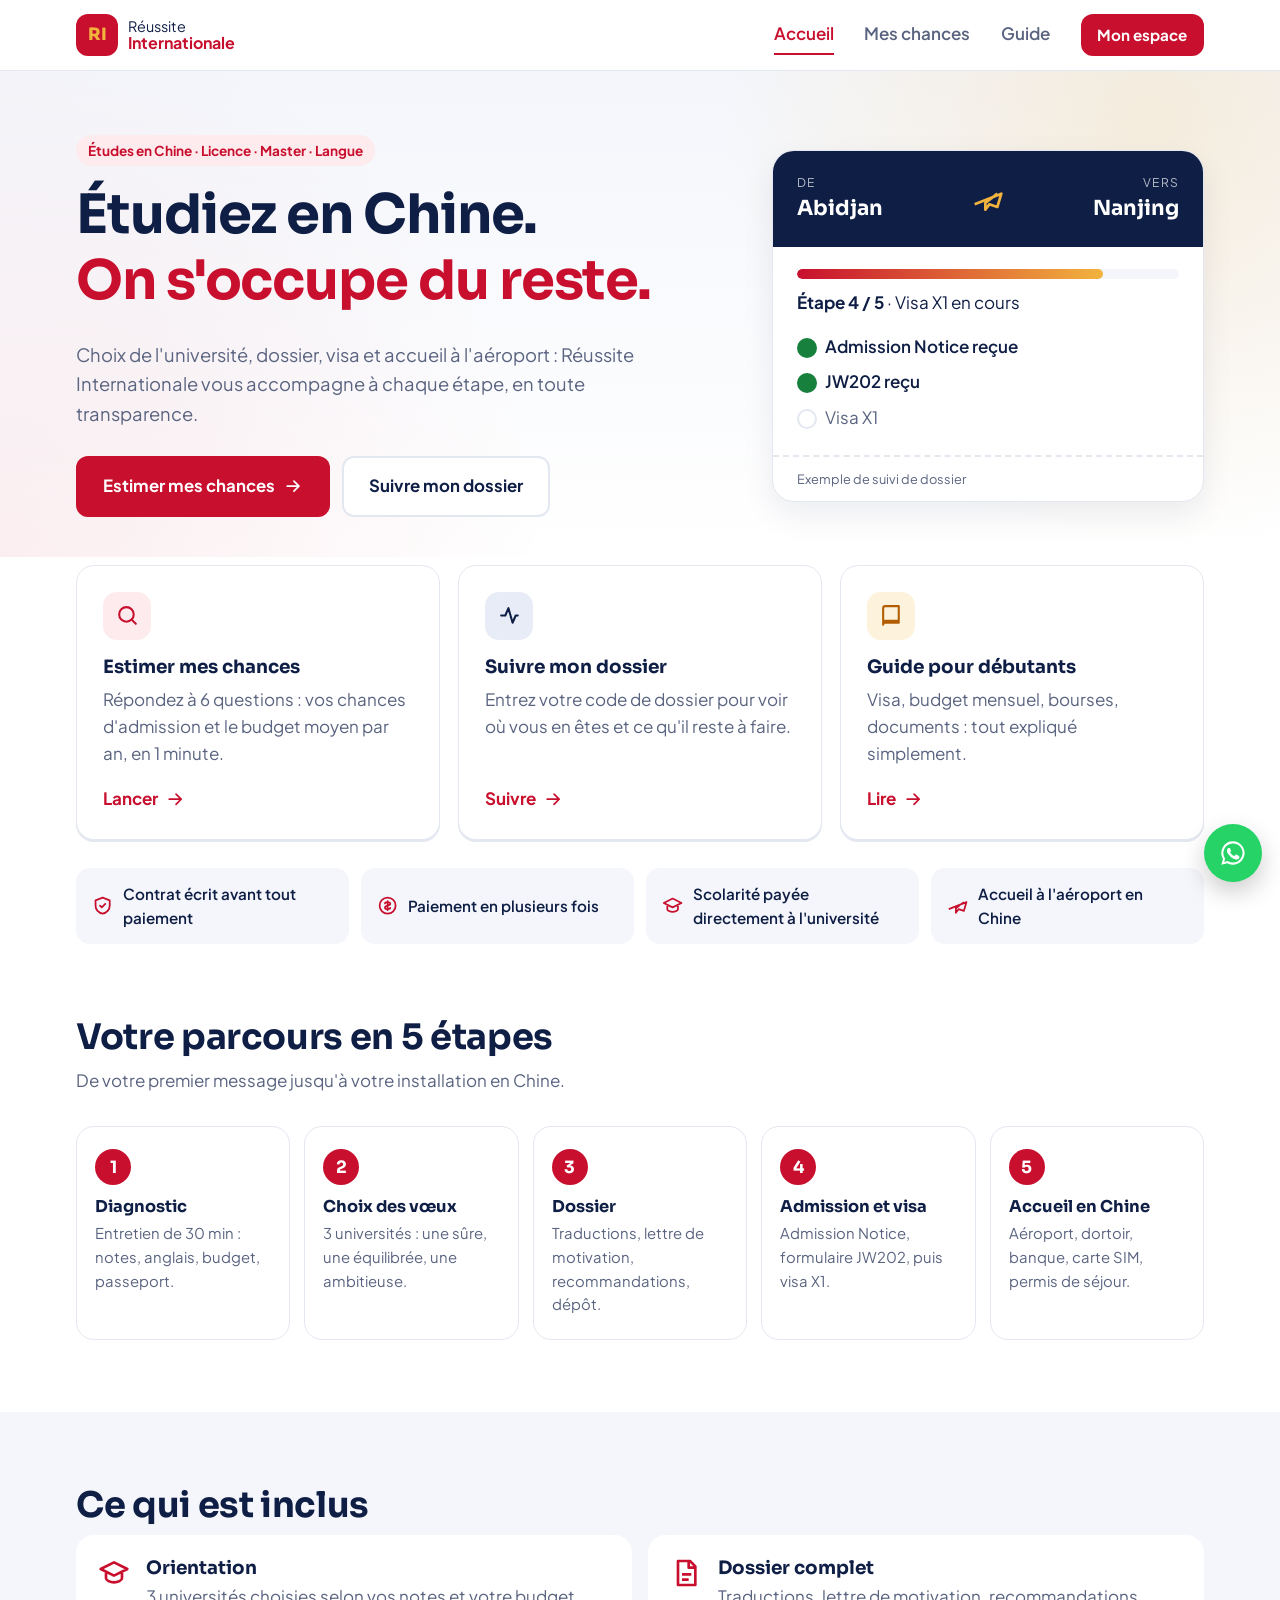
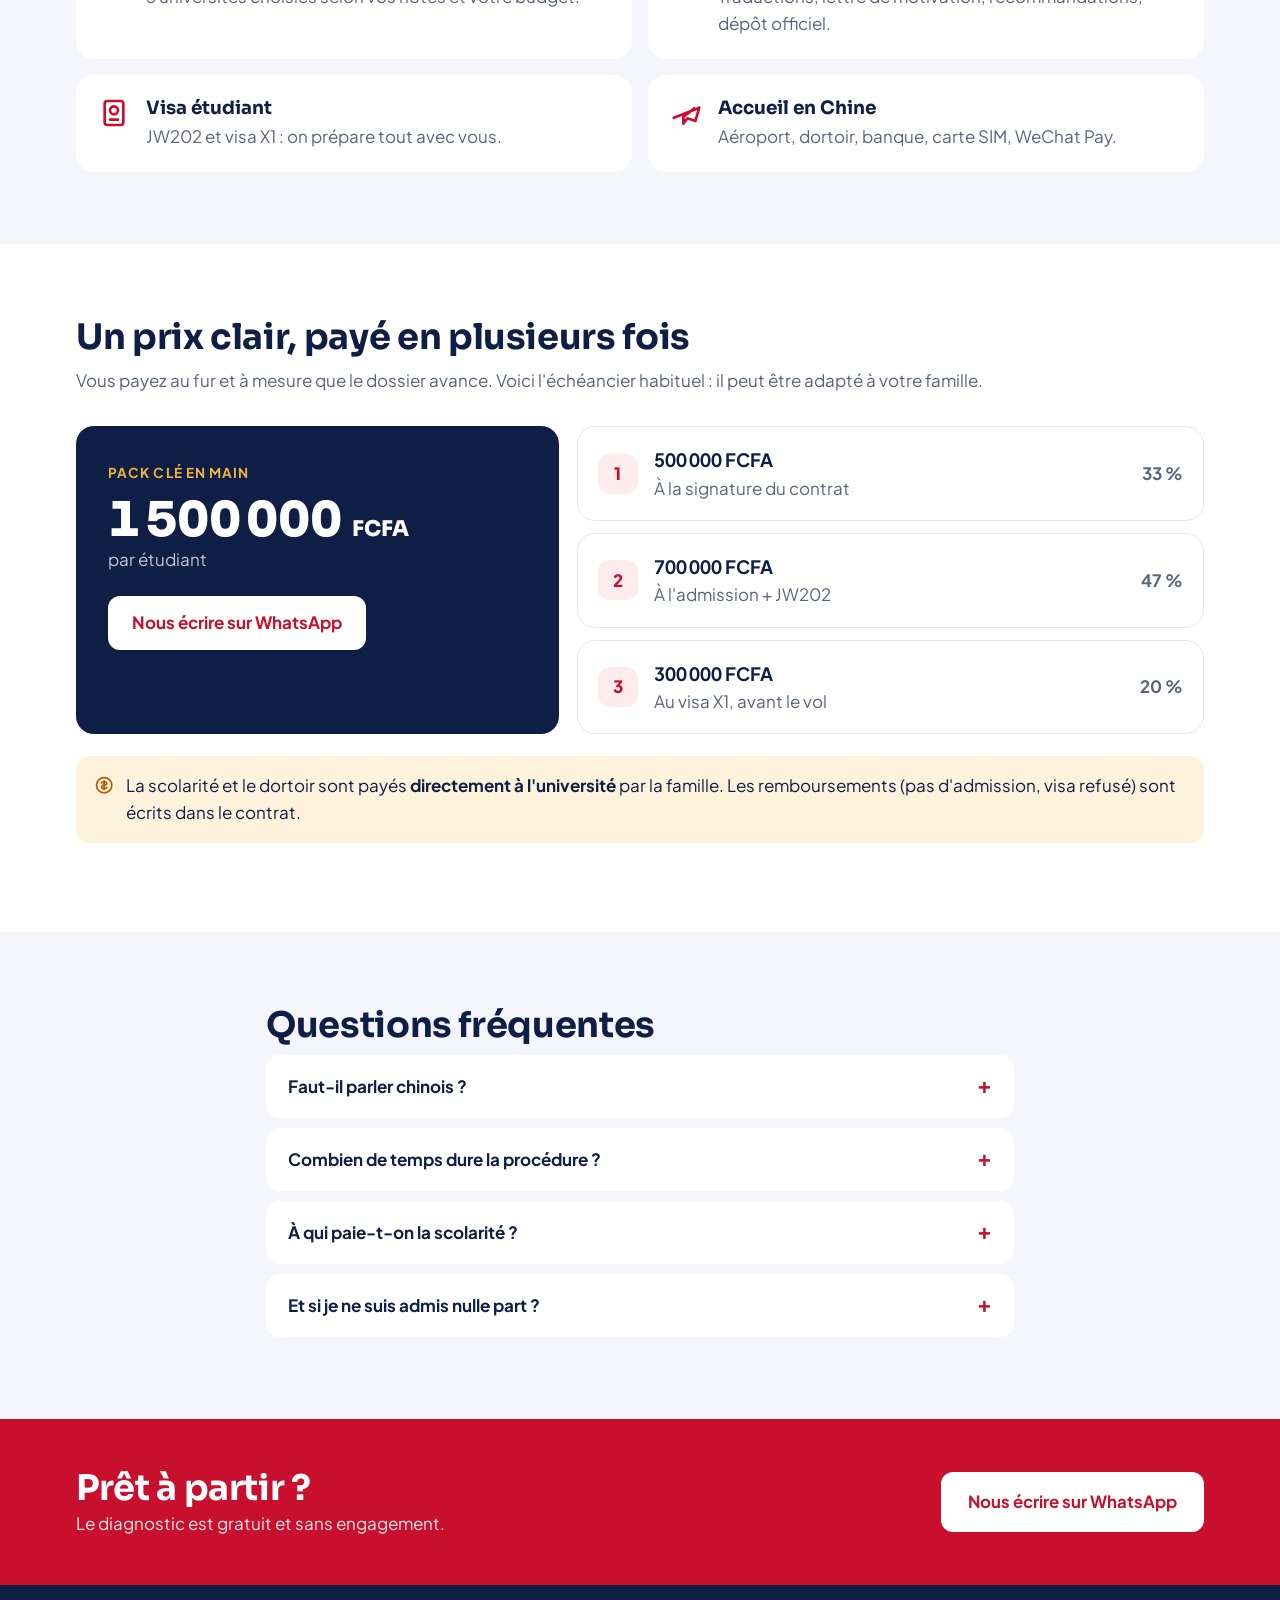
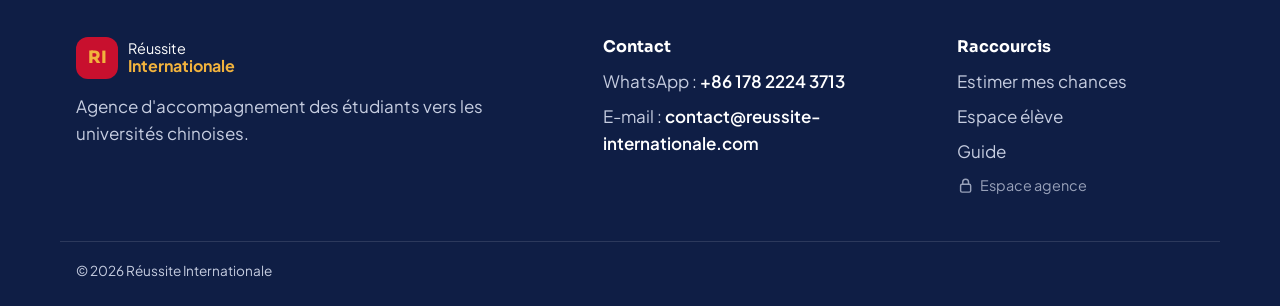
==== reussite-internationale/index.html @ 827100f8 "Espace agence et espace élève branchés sur Supabase - admin.html : connexion par lien e-mail (admini" ====
<!doctype html>
<html lang="fr">
<head>
  <meta charset="utf-8">
  <meta name="viewport" content="width=device-width, initial-scale=1, viewport-fit=cover">
  <title>Réussite Internationale</title>
  <meta name="description" content="Réussite Internationale accompagne les étudiants vers les universités chinoises : estimation de vos chances, suivi de dossier en ligne et guide pour étudier en Chine.">
  <link rel="preconnect" href="https://fonts.googleapis.com">
  <link rel="preconnect" href="https://fonts.gstatic.com" crossorigin>
  <link href="https://fonts.googleapis.com/css2?family=Sora:wght@600;700;800&family=Plus+Jakarta+Sans:wght@400;500;600;700&display=swap" rel="stylesheet">
  <link rel="stylesheet" href="style.css">
</head>
<body>

<!-- Icônes -->
<svg width="0" height="0" style="position:absolute" aria-hidden="true">
  <symbol id="i-search" viewBox="0 0 24 24"><circle cx="11" cy="11" r="7" fill="none" stroke="currentColor" stroke-width="2"/><path d="m20 20-4-4" stroke="currentColor" stroke-width="2" stroke-linecap="round"/></symbol>
  <symbol id="i-track" viewBox="0 0 24 24"><path d="M4 12h4l3-7 4 14 3-7h2" fill="none" stroke="currentColor" stroke-width="2" stroke-linecap="round" stroke-linejoin="round"/></symbol>
  <symbol id="i-book" viewBox="0 0 24 24"><path d="M4 5a2 2 0 0 1 2-2h13v16H6a2 2 0 0 0-2 2V5Z M4 19a2 2 0 0 1 2-2h13" fill="none" stroke="currentColor" stroke-width="2" stroke-linejoin="round"/></symbol>
  <symbol id="i-home" viewBox="0 0 24 24"><path d="M3 11 12 4l9 7v9a1 1 0 0 1-1 1h-5v-6H9v6H4a1 1 0 0 1-1-1v-9Z" fill="none" stroke="currentColor" stroke-width="2" stroke-linejoin="round"/></symbol>
  <symbol id="i-pen" viewBox="0 0 24 24"><path d="M4 20h4L19 9l-4-4L4 16v4Z M13 7l4 4" fill="none" stroke="currentColor" stroke-width="2" stroke-linejoin="round"/></symbol>
  <symbol id="i-cap" viewBox="0 0 24 24"><path d="M2 9l10-5 10 5-10 5L2 9Z M6 11v5c0 1.5 3 3 6 3s6-1.5 6-3v-5" fill="none" stroke="currentColor" stroke-width="2" stroke-linejoin="round"/></symbol>
  <symbol id="i-doc" viewBox="0 0 24 24"><path d="M6 3h9l4 4v14H6V3Z M14 3v5h5 M9 13h7 M9 17h5" fill="none" stroke="currentColor" stroke-width="2" stroke-linejoin="round"/></symbol>
  <symbol id="i-pass" viewBox="0 0 24 24"><rect x="5" y="3" width="14" height="18" rx="2" fill="none" stroke="currentColor" stroke-width="2"/><circle cx="12" cy="10" r="3" fill="none" stroke="currentColor" stroke-width="2"/><path d="M9 17h6" stroke="currentColor" stroke-width="2" stroke-linecap="round"/></symbol>
  <symbol id="i-plane" viewBox="0 0 24 24"><path d="M2 16l20-8-3 10-6-2-3 4v-5l9-7" fill="none" stroke="currentColor" stroke-width="2" stroke-linejoin="round"/></symbol>
  <symbol id="i-coin" viewBox="0 0 24 24"><circle cx="12" cy="12" r="9" fill="none" stroke="currentColor" stroke-width="2"/><path d="M12 7v10 M9 9.5c0-1 1.3-1.5 3-1.5s3 .7 3 2-1.3 1.7-3 2-3 .8-3 2 1.3 2 3 2 3-.5 3-1.5" fill="none" stroke="currentColor" stroke-width="2" stroke-linecap="round"/></symbol>
  <symbol id="i-check" viewBox="0 0 24 24"><path d="m5 12 5 5 9-10" fill="none" stroke="currentColor" stroke-width="2.5" stroke-linecap="round" stroke-linejoin="round"/></symbol>
  <symbol id="i-lock" viewBox="0 0 24 24"><rect x="5" y="10" width="14" height="11" rx="2" fill="none" stroke="currentColor" stroke-width="2"/><path d="M8 10V7a4 4 0 0 1 8 0v3" fill="none" stroke="currentColor" stroke-width="2"/></symbol>
  <symbol id="i-shield" viewBox="0 0 24 24"><path d="M12 3 4 6v6c0 4.5 3.4 8.3 8 9 4.6-.7 8-4.5 8-9V6l-8-3Z" fill="none" stroke="currentColor" stroke-width="2" stroke-linejoin="round"/><path d="m9 12 2 2 4-4" fill="none" stroke="currentColor" stroke-width="2" stroke-linecap="round" stroke-linejoin="round"/></symbol>
  <symbol id="i-user" viewBox="0 0 24 24"><circle cx="12" cy="8" r="4" fill="none" stroke="currentColor" stroke-width="2"/><path d="M4 21c1-4 4.5-6 8-6s7 2 8 6" fill="none" stroke="currentColor" stroke-width="2" stroke-linecap="round"/></symbol>
  <symbol id="i-chat" viewBox="0 0 24 24"><path d="M4 5h16v11H9l-5 4V5Z" fill="none" stroke="currentColor" stroke-width="2" stroke-linejoin="round"/></symbol>
  <symbol id="i-arrow" viewBox="0 0 24 24"><path d="M5 12h14 M13 6l6 6-6 6" fill="none" stroke="currentColor" stroke-width="2" stroke-linecap="round" stroke-linejoin="round"/></symbol>
</svg>

<header class="topbar">
  <div class="wrap topbar-inner">
    <a href="#accueil" class="logo" data-link>
      <span class="logo-mark">RI</span>
      <span class="logo-text">Réussite<br><strong>Internationale</strong></span>
    </a>
    <nav class="nav" aria-label="Navigation principale">
      <a href="#accueil" data-link>Accueil</a>
      <a href="#simulateur" data-link>Mes chances</a>
      <a href="#guide" data-link>Guide</a>
      <a href="#suivi" class="btn btn-sm" data-link>Mon espace</a>
    </nav>
  </div>
</header>

<main>

<!-- ================= ACCUEIL ================= -->
<section class="view" data-view="accueil">
  <div class="hero">
    <div class="wrap hero-inner">
      <div class="hero-text">
        <span class="pill">Études en Chine · Licence · Master · Langue</span>
        <h1>Étudiez en Chine.<br><span class="hl">On s'occupe du reste.</span></h1>
        <p class="lead">Choix de l'université, dossier, visa et accueil à l'aéroport : Réussite Internationale vous accompagne à chaque étape, en toute transparence.</p>
        <div class="hero-actions">
          <a href="#simulateur" class="btn btn-lg" data-link>Estimer mes chances <svg class="ic"><use href="#i-arrow"/></svg></a>
          <a href="#suivi" class="btn btn-lg btn-light" data-link>Suivre mon dossier</a>
        </div>
      </div>
      <div class="hero-visual" aria-hidden="true">
        <div class="boarding">
          <div class="boarding-top">
            <div><small>De</small><b>Abidjan</b></div>
            <svg class="ic ic-lg"><use href="#i-plane"/></svg>
            <div class="right"><small>Vers</small><b>Nanjing</b></div>
          </div>
          <div class="boarding-body">
            <div class="mini-progress"><span style="width:80%"></span></div>
            <p><b>Étape 4 / 5</b> · Visa X1 en cours</p>
            <ul>
              <li class="ok">Admission Notice reçue</li>
              <li class="ok">JW202 reçu</li>
              <li>Visa X1</li>
            </ul>
          </div>
          <div class="boarding-foot">Exemple de suivi de dossier</div>
        </div>
      </div>
    </div>
  </div>

  <div class="wrap quick">
    <a href="#simulateur" class="quick-card" data-link>
      <span class="quick-ic red"><svg class="ic"><use href="#i-search"/></svg></span>
      <h3>Estimer mes chances</h3>
      <p>Répondez à 6 questions : vos chances d'admission et le budget moyen par an, en 1 minute.</p>
      <span class="more">Lancer <svg class="ic"><use href="#i-arrow"/></svg></span>
    </a>
    <a href="#suivi" class="quick-card" data-link>
      <span class="quick-ic navy"><svg class="ic"><use href="#i-track"/></svg></span>
      <h3>Suivre mon dossier</h3>
      <p>Entrez votre code de dossier pour voir où vous en êtes et ce qu'il reste à faire.</p>
      <span class="more">Suivre <svg class="ic"><use href="#i-arrow"/></svg></span>
    </a>
    <a href="#guide" class="quick-card" data-link>
      <span class="quick-ic gold"><svg class="ic"><use href="#i-book"/></svg></span>
      <h3>Guide pour débutants</h3>
      <p>Visa, budget mensuel, bourses, documents : tout expliqué simplement.</p>
      <span class="more">Lire <svg class="ic"><use href="#i-arrow"/></svg></span>
    </a>
  </div>

  <div class="wrap">
    <ul class="trust">
      <li><svg class="ic"><use href="#i-shield"/></svg>Contrat écrit avant tout paiement</li>
      <li><svg class="ic"><use href="#i-coin"/></svg>Paiement en plusieurs fois</li>
      <li><svg class="ic"><use href="#i-cap"/></svg>Scolarité payée directement à l'université</li>
      <li><svg class="ic"><use href="#i-plane"/></svg>Accueil à l'aéroport en Chine</li>
    </ul>
  </div>

  <section class="block">
    <div class="wrap">
      <h2 class="title">Votre parcours en 5 étapes</h2>
      <p class="subtitle">De votre premier message jusqu'à votre installation en Chine.</p>
      <ol class="timeline" id="timeline-accueil"></ol>
    </div>
  </section>

  <section class="block block-soft">
    <div class="wrap">
      <h2 class="title">Ce qui est inclus</h2>
      <div class="features">
        <div class="feature"><svg class="ic"><use href="#i-cap"/></svg><div><h3>Orientation</h3><p>3 universités choisies selon vos notes et votre budget.</p></div></div>
        <div class="feature"><svg class="ic"><use href="#i-doc"/></svg><div><h3>Dossier complet</h3><p>Traductions, lettre de motivation, recommandations, dépôt officiel.</p></div></div>
        <div class="feature"><svg class="ic"><use href="#i-pass"/></svg><div><h3>Visa étudiant</h3><p>JW202 et visa X1 : on prépare tout avec vous.</p></div></div>
        <div class="feature"><svg class="ic"><use href="#i-plane"/></svg><div><h3>Accueil en Chine</h3><p>Aéroport, dortoir, banque, carte SIM, WeChat Pay.</p></div></div>
      </div>
    </div>
  </section>

  <section class="block" id="tarifs">
    <div class="wrap">
      <h2 class="title">Un prix clair, payé en plusieurs fois</h2>
      <p class="subtitle">Vous payez au fur et à mesure que le dossier avance. Voici l'échéancier habituel : il peut être adapté à votre famille.</p>
      <div class="price">
        <div class="price-card">
          <span class="price-label">Pack clé en main</span>
          <p class="price-big"><span id="pack-total"></span> <small>FCFA</small></p>
          <p class="price-muted">par étudiant</p>
          <a class="btn btn-white js-wa" href="#" target="_blank" rel="noopener">Nous écrire sur WhatsApp</a>
        </div>
        <ol class="tranches" id="tranches"></ol>
      </div>
      <p class="info"><svg class="ic"><use href="#i-coin"/></svg><span>La scolarité et le dortoir sont payés <b>directement à l'université</b> par la famille. Les remboursements (pas d'admission, visa refusé) sont écrits dans le contrat.</span></p>
    </div>
  </section>

  <section class="block block-soft">
    <div class="wrap narrow">
      <h2 class="title">Questions fréquentes</h2>
      <div class="faq">
        <details><summary>Faut-il parler chinois ?</summary><p>Non. Beaucoup de formations sont en anglais. Vous pouvez aussi commencer par une année de langue chinoise.</p></details>
        <details><summary>Combien de temps dure la procédure ?</summary><p>En général 1 à 3 mois entre le diagnostic et le visa, selon les universités.</p></details>
        <details><summary>À qui paie-t-on la scolarité ?</summary><p>Directement à l'université. Nous ne touchons jamais aux frais de scolarité ni de dortoir.</p></details>
        <details><summary>Et si je ne suis admis nulle part ?</summary><p>La 2e tranche est remboursée. Si le visa est refusé, la 3e tranche est remboursée.</p></details>
      </div>
    </div>
  </section>

  <section class="cta">
    <div class="wrap cta-inner">
      <div><h2>Prêt à partir ?</h2><p>Le diagnostic est gratuit et sans engagement.</p></div>
      <a class="btn btn-lg btn-white js-wa" href="#" target="_blank" rel="noopener">Nous écrire sur WhatsApp</a>
    </div>
  </section>
</section>

<!-- ================= SIMULATEUR ================= -->
<section class="view" data-view="simulateur" hidden>
  <div class="page-head">
    <div class="wrap">
      <span class="pill">Estimateur</span>
      <h1>Quelles sont mes chances d'étudier en Chine ?</h1>
      <p class="lead">Répondez à 6 questions. Vous obtenez une estimation de vos chances d'admission et du budget moyen à prévoir. Le choix des universités se fait ensuite avec votre conseiller.</p>
    </div>
  </div>

  <div class="wrap sim">
    <form id="sim-form" class="panel sim-form">
      <div class="q">
        <span class="q-label"><b>1</b> Quel niveau visez-vous ?</span>
        <div class="choices" data-name="niveau">
          <button type="button" class="choice active" data-value="Licence">Licence</button>
          <button type="button" class="choice" data-value="Master">Master</button>
          <button type="button" class="choice" data-value="Année de langue">Année de langue</button>
        </div>
      </div>
      <div class="q">
        <span class="q-label"><b>2</b> Quelle formation ?</span>
        <div class="choices" data-name="domaine">
          <button type="button" class="choice active" data-value="Tous">Peu importe</button>
          <button type="button" class="choice" data-value="Médecine">Médecine</button>
          <button type="button" class="choice" data-value="Pharmacie">Pharmacie</button>
          <button type="button" class="choice" data-value="Informatique et génie">Informatique et génie</button>
          <button type="button" class="choice" data-value="Commerce et gestion">Commerce et gestion</button>
          <button type="button" class="choice" data-value="Aéronautique">Aéronautique</button>
          <button type="button" class="choice" data-value="Langue chinoise">Langue chinoise</button>
          <button type="button" class="choice choice-other" data-value="Autre">+ Autre</button>
        </div>
        <div class="autre" id="sim-autre-box" hidden>
          <label for="sim-autre">Écrivez la formation que vous cherchez</label>
          <input id="sim-autre" placeholder="Ex. Architecture, Génie pétrolier, Soins infirmiers…" autocomplete="off">
        </div>
      </div>
      <div class="q">
        <label class="q-label" for="sim-moyenne"><b>3</b> Votre moyenne au bac (ou au dernier diplôme)</label>
        <div class="range">
          <input type="range" id="sim-moyenne" min="8" max="20" step="0.5" value="12">
          <output id="sim-moyenne-out">12 / 20</output>
        </div>
      </div>
      <div class="q">
        <span class="q-label"><b>4</b> Votre niveau d'anglais</span>
        <div class="choices" data-name="anglais">
          <button type="button" class="choice" data-value="1">Débutant</button>
          <button type="button" class="choice active" data-value="2">Moyen</button>
          <button type="button" class="choice" data-value="3">Bon</button>
        </div>
      </div>
      <div class="q">
        <label class="q-label" for="sim-budget"><b>5</b> Budget de la famille par an <span class="q-hint">(scolarité + logement)</span></label>
        <div class="range">
          <input type="range" id="sim-budget" min="1000000" max="8000000" step="250000" value="3000000">
          <output id="sim-budget-out">3 000 000 FCFA</output>
        </div>
      </div>
      <div class="q">
        <label class="q-label" for="sim-age"><b>6</b> Votre âge</label>
        <input type="number" id="sim-age" min="15" max="45" value="19" inputmode="numeric">
      </div>
      <button type="submit" class="btn btn-lg btn-full">Voir mes chances <svg class="ic"><use href="#i-search"/></svg></button>
    </form>

    <div class="sim-results" id="sim-results" aria-live="polite"></div>
  </div>
</section>

<!-- ================= CONNEXION ESPACE ÉLÈVE ================= -->
<section class="view" data-view="suivi" hidden>
  <div class="login">
    <div class="wrap login-inner">
      <div class="login-text">
        <span class="pill pill-light">Espace élève</span>
        <h1>Votre dossier, à tout moment.</h1>
        <p>Suivez chaque étape de votre départ pour la Chine : ce qui est fait, ce qu'il reste à faire, vos documents et vos paiements.</p>
        <ul class="login-points">
          <li><svg class="ic"><use href="#i-shield"/></svg>Espace personnel, rien que pour vous</li>
          <li><svg class="ic"><use href="#i-track"/></svg>Mis à jour par votre conseiller</li>
          <li><svg class="ic"><use href="#i-chat"/></svg>Une question ? Votre conseiller répond sur WhatsApp</li>
        </ul>
      </div>
      <form id="suivi-form" class="panel login-card">
        <span class="login-lock"><svg class="ic"><use href="#i-lock"/></svg></span>
        <h2>Accéder à mon espace</h2>
        <label for="suivi-code" class="q-label">Mon code de dossier</label>
        <input id="suivi-code" placeholder="Ex. RI-K7P3-9QX2" autocomplete="off" autocapitalize="characters">
        <p class="form-error" id="suivi-err" hidden></p>
        <button type="submit" class="btn btn-lg btn-full">Entrer dans mon espace <svg class="ic"><use href="#i-arrow"/></svg></button>
        <p class="hint">Le code vous est donné à la signature du contrat. Code perdu ? Écrivez-nous sur WhatsApp.</p>
        <div class="demo-box">
          <b>Démonstration</b>
          <div><button type="button" class="link-btn" data-demo="RI-DEMO-1">Aïcha</button> · <button type="button" class="link-btn" data-demo="RI-DEMO-2">Koffi</button> · <button type="button" class="link-btn" data-demo="RI-DEMO-3">Mariam</button></div>
        </div>
      </form>
    </div>
  </div>
</section>

<!-- ================= ESPACE ÉLÈVE ================= -->
<section class="view" data-view="espace" hidden>
  <div id="espace"></div>
</section>

<!-- ================= GUIDE ================= -->
<section class="view" data-view="guide" hidden>
  <div class="page-head">
    <div class="wrap">
      <span class="pill">Guide</span>
      <h1>Partir étudier en Chine, expliqué simplement</h1>
      <p class="lead">Les réponses aux questions que tout le monde se pose avant de partir.</p>
    </div>
  </div>
  <div class="wrap guide">
    <article class="guide-card">
      <span class="quick-ic red"><svg class="ic"><use href="#i-coin"/></svg></span>
      <h3>Combien ça coûte par mois ?</h3>
      <p>Il faut compter 3 choses :</p>
      <ul class="dots">
        <li><b>Scolarité</b> : de 16 000 à 40 000 RMB par an selon l'université.</li>
        <li><b>Dortoir</b> : de 4 000 à 12 000 RMB par an.</li>
        <li><b>Vie quotidienne</b> : environ 1 500 RMB par mois (plus à Pékin et Shanghai).</li>
      </ul>
      <p class="muted">1 RMB ≈ 86 FCFA. Le simulateur fait le calcul pour vous.</p>
      <a href="#simulateur" class="more" data-link>Calculer mon budget <svg class="ic"><use href="#i-arrow"/></svg></a>
    </article>
    <article class="guide-card">
      <span class="quick-ic navy"><svg class="ic"><use href="#i-doc"/></svg></span>
      <h3>Les documents à préparer</h3>
      <ul class="checklist">
        <li>Passeport valide (au moins 1 an)</li>
        <li>Diplôme et relevés de notes du bac</li>
        <li>Photos d'identité fond blanc</li>
        <li>Certificat médical (formulaire chinois)</li>
        <li>Casier judiciaire</li>
        <li>Lettre de motivation (Study Plan)</li>
        <li>2 lettres de recommandation</li>
        <li>Certificat d'anglais (si vous en avez un)</li>
      </ul>
    </article>
    <article class="guide-card">
      <span class="quick-ic gold"><svg class="ic"><use href="#i-pass"/></svg></span>
      <h3>Admission Notice, JW202, visa X1 : c'est quoi ?</h3>
      <dl class="glossary">
        <dt>Admission Notice</dt><dd>La lettre officielle de l'université qui dit que vous êtes admis.</dd>
        <dt>JW202</dt><dd>Le formulaire du gouvernement chinois qui permet de demander le visa étudiant.</dd>
        <dt>Visa X1</dt><dd>Le visa pour les études de plus de 6 mois. À l'arrivée, il est remplacé par un permis de séjour.</dd>
      </dl>
    </article>
    <article class="guide-card">
      <span class="quick-ic red"><svg class="ic"><use href="#i-cap"/></svg></span>
      <h3>Les bourses</h3>
      <p>La <b>bourse du gouvernement chinois (CSC)</b> peut couvrir la scolarité, le logement et une allocation mensuelle.</p>
      <ul class="dots">
        <li>Licence : avoir moins de 25 ans</li>
        <li>Test CSCA obligatoire en licence depuis 2026/2027</li>
        <li>Dossier sur campuschina.org (gratuit)</li>
      </ul>
      <p class="muted">Les universités ont aussi leurs propres bourses. On vous dit lesquelles sont possibles pendant le diagnostic.</p>
    </article>
    <article class="guide-card">
      <span class="quick-ic navy"><svg class="ic"><use href="#i-plane"/></svg></span>
      <h3>La vie en Chine</h3>
      <ul class="dots">
        <li><b>WeChat</b> et <b>Alipay</b> servent à tout : messages et paiements.</li>
        <li>Une <b>carte SIM chinoise</b> et un <b>compte bancaire</b> sont ouverts à l'arrivée.</li>
        <li>Les dortoirs sont sur le campus, souvent en chambre double.</li>
        <li>Prévoyez des vêtements chauds : l'hiver est froid dans le nord.</li>
      </ul>
    </article>
    <article class="guide-card">
      <span class="quick-ic gold"><svg class="ic"><use href="#i-track"/></svg></span>
      <h3>Le calendrier</h3>
      <ul class="dots">
        <li><b>Rentrée principale</b> : septembre</li>
        <li><b>Candidatures</b> : de novembre à mai environ</li>
        <li><b>Rentrée de mars</b> : possible dans certaines universités</li>
      </ul>
      <p class="muted">Plus vous commencez tôt, plus vous avez de choix.</p>
    </article>
  </div>
</section>

</main>

<footer class="footer">
  <div class="wrap footer-inner">
    <div>
      <span class="logo logo-light"><span class="logo-mark">RI</span><span class="logo-text">Réussite<br><strong>Internationale</strong></span></span>
      <p>Agence d'accompagnement des étudiants vers les universités chinoises.</p>
    </div>
    <div>
      <h4>Contact</h4>
      <p>WhatsApp : <span class="sel" id="foot-wa"></span></p>
      <p>E-mail : <span class="sel" id="foot-mail"></span></p>
    </div>
    <div>
      <h4>Raccourcis</h4>
      <p><a href="#simulateur" data-link>Estimer mes chances</a></p>
      <p><a href="#suivi" data-link>Espace élève</a></p>
      <p><a href="#guide" data-link>Guide</a></p>
      <p><a id="lien-agence" href="#" target="_blank" rel="noopener" class="agence-link"><svg class="ic"><use href="#i-lock"/></svg> Espace agence</a></p>
    </div>
  </div>
  <p class="wrap copyright">© <span id="annee"></span> Réussite Internationale</p>
</footer>

<!-- Barre d'onglets mobile -->
<nav class="tabbar" aria-label="Navigation mobile">
  <a href="#accueil" data-link><svg class="ic"><use href="#i-home"/></svg>Accueil</a>
  <a href="#simulateur" data-link><svg class="ic"><use href="#i-search"/></svg>Mes chances</a>
  <a href="#suivi" data-link><svg class="ic"><use href="#i-user"/></svg>Mon espace</a>
  <a href="#guide" data-link><svg class="ic"><use href="#i-book"/></svg>Guide</a>
  <a class="js-wa" href="#" target="_blank" rel="noopener"><svg class="ic"><use href="#i-chat"/></svg>WhatsApp</a>
</nav>

<a class="wa-float" id="wa-float" href="#" target="_blank" rel="noopener" aria-label="Nous écrire sur WhatsApp">
  <svg viewBox="0 0 24 24" width="28" height="28" fill="currentColor" aria-hidden="true"><path d="M12 2a10 10 0 0 0-8.6 15.1L2 22l5-1.3A10 10 0 1 0 12 2Zm0 18.2a8.2 8.2 0 0 1-4.2-1.1l-.3-.2-3 .8.8-2.9-.2-.3A8.2 8.2 0 1 1 12 20.2Zm4.5-6.1c-.2-.1-1.5-.7-1.7-.8s-.4-.1-.6.1-.7.8-.8 1-.3.2-.5.1a6.7 6.7 0 0 1-3.3-2.9c-.2-.4.2-.4.7-1.3a.5.5 0 0 0 0-.4l-.8-1.8c-.2-.5-.4-.4-.6-.4h-.5a1 1 0 0 0-.7.3 3 3 0 0 0-.9 2.2 5.2 5.2 0 0 0 1.1 2.7 11.8 11.8 0 0 0 4.5 4c1.7.7 2.3.8 3.2.6a2.7 2.7 0 0 0 1.8-1.2 2.2 2.2 0 0 0 .1-1.3c0-.1-.2-.2-.5-.3Z"/></svg>
</a>

<script src="data.js"></script>
<script src="config.js"></script>
<script src="app.js"></script>
</body>
</html>
---- reussite-internationale/style.css ----
/* Mise en page : écrans simples (une vue à la fois), cartes larges, gros boutons lisibles sur téléphone */
:root {
  --red: #c8102e;
  --red-d: #a00d24;
  --red-soft: #fdebee;
  --navy: #0f1e45;
  --navy-soft: #e8ecf7;
  --gold: #f2b33d;
  --gold-soft: #fdf3dc;
  --green: #17803d;
  --green-soft: #e3f4e8;
  --orange: #b25e00;
  --orange-soft: #fdf0dd;
  --ink: #0f1e45;
  --muted: #5a6480;
  --bg: #ffffff;
  --soft: #f4f6fb;
  --line: #e3e7f0;
  --white: #ffffff;
  --font-title: "Sora", "Segoe UI", system-ui, sans-serif;
  --font-body: "Plus Jakarta Sans", "Segoe UI", system-ui, sans-serif;
  --r: 18px;
  --shadow: 0 12px 32px rgba(15, 30, 69, .08);
  color-scheme: light;
}

* { box-sizing: border-box; }
html { scroll-behavior: smooth; }
body {
  margin: 0;
  font-family: var(--font-body);
  font-size: 17px;
  color: var(--ink);
  background: var(--bg);
  line-height: 1.6;
}
h1, h2, h3, h4 { font-family: var(--font-title); line-height: 1.2; margin: 0 0 .5em; text-wrap: balance; }
h1 { font-size: clamp(2rem, 5vw, 3.4rem); letter-spacing: -.02em; }
h2 { font-size: clamp(1.6rem, 3.2vw, 2.2rem); letter-spacing: -.01em; }
h3 { font-size: 1.15rem; }
p { margin: 0 0 1em; }
a { color: inherit; }
button { font: inherit; }
:focus-visible { outline: 3px solid var(--gold); outline-offset: 2px; }

.wrap {
  width: 100%;
  max-width: 1160px;
  margin-inline: auto;
  padding-left: max(16px, env(safe-area-inset-left, 0px));
  padding-right: max(16px, env(safe-area-inset-right, 0px));
}
.narrow { max-width: 780px; }
.ic { width: 1.2em; height: 1.2em; flex: none; vertical-align: -.2em; }
.ic-lg { width: 2rem; height: 2rem; }
.muted { color: var(--muted); }
.sel { user-select: all; font-weight: 600; color: var(--white); }

/* Boutons */
.btn {
  display: inline-flex; align-items: center; justify-content: center; gap: .5em;
  background: var(--red); color: var(--white);
  border: 0; border-radius: 12px;
  padding: .8em 1.4em; font-weight: 700; text-decoration: none; cursor: pointer;
  transition: background .2s, transform .2s;
}
.btn:hover { background: var(--red-d); transform: translateY(-1px); }
.btn-sm { padding: .55em 1.1em; font-size: .95rem; }
.btn-lg { padding: 1em 1.6em; font-size: 1.05rem; }
.btn-full { width: 100%; }
.btn-light { background: var(--white); color: var(--navy); box-shadow: inset 0 0 0 2px var(--line); }
.btn-light:hover { background: var(--soft); }
.btn-white { background: var(--white); color: var(--red); }
.btn-white:hover { background: var(--gold-soft); }
.link-btn { background: none; border: 0; padding: 0; color: var(--red); font-weight: 700; text-decoration: underline; cursor: pointer; }

.pill {
  display: inline-block; background: var(--red-soft); color: var(--red);
  font-weight: 700; font-size: .85rem; padding: .35em .9em; border-radius: 999px; margin-bottom: 1rem;
}

/* En-tête */
.topbar {
  position: sticky; top: env(safe-area-inset-top, 0px); z-index: 50;
  background: rgba(255, 255, 255, .95); backdrop-filter: blur(10px);
  border-bottom: 1px solid var(--line);
}
body::before { content: ""; position: fixed; inset: 0 0 auto; height: env(safe-area-inset-top, 0px); z-index: 60; background: var(--white); }
.topbar-inner { display: flex; align-items: center; justify-content: space-between; height: 70px; }
.logo { display: flex; align-items: center; gap: .6em; text-decoration: none; }
.logo-mark {
  display: grid; place-items: center; width: 42px; height: 42px; border-radius: 12px;
  background: var(--red); color: var(--gold); font-family: var(--font-title); font-weight: 800;
}
.logo-text { font-size: .9rem; line-height: 1.15; }
.logo-text strong { color: var(--red); font-size: 1rem; }
.logo-light .logo-text { color: var(--white); }
.logo-light .logo-text strong { color: var(--gold); }
.nav { display: flex; align-items: center; gap: 1.8em; }
.nav a:not(.btn) { text-decoration: none; font-weight: 600; color: var(--muted); padding: .3em 0; border-bottom: 2px solid transparent; }
.nav a:not(.btn):hover { color: var(--ink); }
.nav a.active:not(.btn) { color: var(--red); border-color: var(--red); }

/* Accueil */
.hero { background: linear-gradient(180deg, var(--soft), var(--white)); padding-block: 64px 40px; }
.hero-inner { display: grid; grid-template-columns: 1.2fr .8fr; gap: 48px; align-items: center; }
.hl { color: var(--red); }
.lead { font-size: 1.15rem; color: var(--muted); max-width: 34em; }
.hero-actions { display: flex; flex-wrap: wrap; gap: 12px; margin-top: 28px; }

.boarding { background: var(--white); border-radius: 22px; box-shadow: var(--shadow); overflow: hidden; border: 1px solid var(--line); }
.boarding-top { background: var(--navy); color: var(--white); display: flex; align-items: center; justify-content: space-between; padding: 22px 24px; }
.boarding-top small { display: block; opacity: .7; font-size: .75rem; text-transform: uppercase; letter-spacing: .1em; }
.boarding-top b { font-family: var(--font-title); font-size: 1.3rem; }
.boarding-top .ic { color: var(--gold); }
.boarding-top .right { text-align: right; }
.boarding-body { padding: 22px 24px 8px; }
.boarding-body ul { list-style: none; padding: 0; margin: 0; display: grid; gap: 8px; }
.boarding-body li { padding-left: 28px; position: relative; color: var(--muted); }
.boarding-body li::before { content: ""; position: absolute; left: 0; top: 5px; width: 16px; height: 16px; border-radius: 50%; border: 2px solid var(--line); }
.boarding-body li.ok { color: var(--ink); font-weight: 600; }
.boarding-body li.ok::before { background: var(--green); border-color: var(--green); }
.mini-progress { height: 10px; background: var(--soft); border-radius: 99px; overflow: hidden; margin-bottom: 10px; }
.mini-progress span { display: block; height: 100%; background: linear-gradient(90deg, var(--red), var(--gold)); border-radius: 99px; }
.boarding-foot { border-top: 2px dashed var(--line); margin-top: 16px; padding: 12px 24px; font-size: .8rem; color: var(--muted); }

.quick { display: grid; grid-template-columns: repeat(3, 1fr); gap: 18px; margin-top: 8px; }
.quick-card {
  display: flex; flex-direction: column; gap: 6px;
  background: var(--white); border: 1px solid var(--line); border-radius: var(--r);
  padding: 26px; text-decoration: none; transition: transform .2s, box-shadow .2s, border-color .2s;
}
.quick-card:hover { transform: translateY(-3px); box-shadow: var(--shadow); border-color: transparent; }
.quick-card p { color: var(--muted); margin: 0; flex: 1; }
.quick-card h3 { margin: 10px 0 2px; }
.quick-ic { display: grid; place-items: center; width: 48px; height: 48px; border-radius: 14px; font-size: 1.3rem; }
.quick-ic.red { background: var(--red-soft); color: var(--red); }
.quick-ic.navy { background: var(--navy-soft); color: var(--navy); }
.quick-ic.gold { background: var(--gold-soft); color: var(--orange); }
.more { display: inline-flex; align-items: center; gap: .4em; color: var(--red); font-weight: 700; margin-top: 12px; text-decoration: none; }

.block { padding-block: 72px; }
.block-soft { background: var(--soft); }
.title { margin-bottom: .25em; }
.subtitle { color: var(--muted); margin-bottom: 32px; }

.timeline { list-style: none; padding: 0; margin: 0; display: grid; grid-template-columns: repeat(5, 1fr); gap: 14px; counter-reset: step; }
.timeline li { position: relative; background: var(--white); border: 1px solid var(--line); border-radius: var(--r); padding: 22px 18px; }
.timeline li::before {
  counter-increment: step; content: counter(step);
  display: grid; place-items: center; width: 36px; height: 36px; border-radius: 50%;
  background: var(--red); color: var(--white); font-family: var(--font-title); font-weight: 700; margin-bottom: 12px;
}
.timeline h3 { font-size: 1.02rem; margin-bottom: .3em; }
.timeline p { color: var(--muted); font-size: .93rem; margin: 0; }

.features { display: grid; grid-template-columns: repeat(2, 1fr); gap: 16px; }
.feature { display: flex; gap: 16px; background: var(--white); border-radius: var(--r); padding: 22px; }
.feature .ic { width: 2rem; height: 2rem; color: var(--red); }
.feature h3 { margin-bottom: .2em; }
.feature p { color: var(--muted); margin: 0; }

.price { display: grid; grid-template-columns: 1fr 1.3fr; gap: 18px; }
.price-card { background: var(--navy); color: var(--white); border-radius: var(--r); padding: 32px; }
.price-label { color: var(--gold); font-weight: 700; text-transform: uppercase; letter-spacing: .08em; font-size: .85rem; }
.price-big { font-family: var(--font-title); font-size: clamp(2.2rem, 5vw, 3rem); font-weight: 800; margin: 8px 0 0; line-height: 1.1; font-variant-numeric: tabular-nums; }
.price-big small { font-size: .45em; }
.price-muted { opacity: .75; margin-bottom: 22px; }
.tranches { list-style: none; padding: 0; margin: 0; display: grid; gap: 12px; }
.tranches li { display: flex; align-items: center; gap: 16px; border: 1px solid var(--line); border-radius: var(--r); padding: 18px 20px; }
.tranches .num { display: grid; place-items: center; width: 40px; height: 40px; border-radius: 12px; background: var(--red-soft); color: var(--red); font-weight: 800; flex: none; }
.tranches b { display: block; font-size: 1.15rem; font-variant-numeric: tabular-nums; }
.tranches span.q { color: var(--muted); }
.tranches .pct { margin-left: auto; font-weight: 700; color: var(--muted); }
.info { display: flex; gap: 12px; align-items: flex-start; background: var(--gold-soft); border-radius: 14px; padding: 16px 18px; margin-top: 22px; color: var(--ink); }
.info .ic { color: var(--orange); margin-top: 3px; }

.faq details { background: var(--white); border-radius: 14px; padding: 18px 22px; margin-bottom: 10px; }
.faq summary { cursor: pointer; font-weight: 700; list-style: none; display: flex; justify-content: space-between; gap: 16px; }
.faq summary::-webkit-details-marker { display: none; }
.faq summary::after { content: "+"; color: var(--red); font-size: 1.4rem; line-height: 1; }
.faq details[open] summary::after { content: "−"; }
.faq details p { color: var(--muted); margin: 10px 0 0; }

.cta { background: var(--red); color: var(--white); }
.cta-inner { display: flex; align-items: center; justify-content: space-between; gap: 24px; flex-wrap: wrap; padding-block: 48px; }
.cta h2 { margin: 0; }
.cta p { margin: 0; opacity: .9; }

/* En-tête des pages */
.page-head { background: linear-gradient(180deg, var(--soft), var(--white)); padding-block: 48px 28px; }
.page-head h1 { font-size: clamp(1.8rem, 4vw, 2.6rem); }
.page-head .lead { margin: 0; }

.panel { background: var(--white); border: 1px solid var(--line); border-radius: 22px; padding: 28px; box-shadow: var(--shadow); }

/* Simulateur */
.sim { display: grid; grid-template-columns: 400px 1fr; gap: 28px; align-items: start; padding-bottom: 72px; }
.sim-form { display: grid; gap: 24px; position: sticky; top: 90px; }
.q { display: grid; gap: 10px; }
.q-label { font-weight: 700; display: flex; align-items: center; gap: 10px; }
.q-label b { display: grid; place-items: center; width: 26px; height: 26px; border-radius: 50%; background: var(--navy); color: var(--white); font-size: .8rem; flex: none; }
.choices { display: flex; flex-wrap: wrap; gap: 8px; }
.choice {
  border: 2px solid var(--line); background: var(--white); color: var(--ink);
  border-radius: 999px; padding: .5em 1em; font-weight: 600; font-size: .95rem; cursor: pointer;
  transition: border-color .15s, background .15s;
}
.choice:hover { border-color: var(--red); }
.choice.active { background: var(--red); border-color: var(--red); color: var(--white); }
.range { display: flex; align-items: center; gap: 14px; }
.range input { flex: 1; accent-color: var(--red); }
.range output { font-weight: 800; font-family: var(--font-title); min-width: 72px; text-align: right; font-variant-numeric: tabular-nums; }
select, input:not([type="checkbox"]):not([type="range"]), textarea {
  font: inherit; width: 100%; padding: .75em .9em; border: 2px solid var(--line); border-radius: 12px; background: var(--white); color: var(--ink);
}
select:focus, input:focus, textarea:focus { outline: none; border-color: var(--red); }

.sim-results { min-width: 0; }
.empty { text-align: center; color: var(--muted); border: 2px dashed var(--line); border-radius: 22px; padding: 56px 24px; }
.empty .ic { width: 3rem; height: 3rem; color: var(--line); margin-bottom: 8px; }
.res-head { display: flex; flex-wrap: wrap; align-items: baseline; justify-content: space-between; gap: 8px; margin-bottom: 16px; }
.res-head h2 { margin: 0; font-size: 1.5rem; }
.legend { display: flex; flex-wrap: wrap; gap: 8px; font-size: .85rem; }
.res-list { display: grid; gap: 16px; }
.uni-card { background: var(--white); border: 1px solid var(--line); border-radius: var(--r); padding: 22px; display: grid; gap: 14px; }
.uni-top { display: flex; justify-content: space-between; gap: 12px; align-items: flex-start; }
.uni-top h3 { margin: 0 0 4px; font-size: 1.12rem; }
.uni-sub { color: var(--muted); font-size: .95rem; margin: 0; }
.badge { display: inline-flex; align-items: center; gap: .3em; font-size: .8rem; font-weight: 700; padding: .35em .8em; border-radius: 999px; white-space: nowrap; }
.b-good { background: var(--green-soft); color: var(--green); }
.b-mid { background: var(--gold-soft); color: var(--orange); }
.b-hard { background: var(--red-soft); color: var(--red-d); }
.b-info { background: var(--navy-soft); color: var(--navy); }
.b-grey { background: var(--soft); color: var(--muted); }
.cost { display: grid; grid-template-columns: 1.2fr 1fr 1fr; gap: 10px; }
.cost div { background: var(--soft); border-radius: 12px; padding: 12px 14px; }
.cost small { display: block; color: var(--muted); font-size: .78rem; font-weight: 600; text-transform: uppercase; letter-spacing: .04em; }
.cost b { font-size: 1.05rem; font-variant-numeric: tabular-nums; }
.cost .main { background: var(--navy); color: var(--white); }
.cost .main small { color: var(--gold); }
.cost .main b { font-size: 1.25rem; }
.cost em { display: block; font-style: normal; font-size: .8rem; color: var(--muted); }
.cost .main em { color: rgba(255, 255, 255, .7); }
.uni-foot { display: flex; flex-wrap: wrap; justify-content: space-between; align-items: center; gap: 10px; }
.tags { display: flex; flex-wrap: wrap; gap: 6px; }
.voeux { background: var(--navy-soft); border-radius: var(--r); padding: 18px 20px; margin-bottom: 16px; }
.voeux h3 { margin-bottom: 6px; }
.voeux ol { margin: 0; padding-left: 1.2em; }
.more-list summary { cursor: pointer; font-weight: 700; color: var(--muted); padding: 12px 0; }
.alert { background: var(--orange-soft); border-radius: 14px; padding: 16px 18px; color: var(--ink); margin-bottom: 16px; }

/* Suivi */
.suivi-form { display: grid; gap: 10px; margin-bottom: 24px; }
.suivi-row { display: flex; gap: 10px; }
.suivi-row input { text-transform: uppercase; }
.hint { color: var(--muted); font-size: .92rem; margin: 0; }
.dossier { display: grid; gap: 18px; padding-bottom: 72px; }
.dossier-head { display: flex; flex-wrap: wrap; justify-content: space-between; gap: 12px; align-items: center; }
.dossier-head h2 { margin: 0; font-size: 1.5rem; }
.bar-block { display: grid; gap: 8px; }
.bar-label { display: flex; justify-content: space-between; font-weight: 700; }
.bar-label span:last-child { font-variant-numeric: tabular-nums; }
.bar { height: 16px; background: var(--soft); border-radius: 99px; overflow: hidden; }
.bar span { display: block; height: 100%; border-radius: 99px; background: linear-gradient(90deg, var(--red), var(--gold)); transition: width .8s ease; }
.bar.green span { background: linear-gradient(90deg, var(--green), #3fb36b); }
.stepper { list-style: none; padding: 0; margin: 0; display: grid; gap: 0; }
.stepper li { display: grid; grid-template-columns: 36px 1fr; gap: 14px; position: relative; padding-bottom: 18px; }
.stepper li:not(:last-child)::after { content: ""; position: absolute; left: 17px; top: 36px; bottom: 0; width: 2px; background: var(--line); }
.stepper li.done:not(:last-child)::after { background: var(--green); }
.stepper .dot { width: 36px; height: 36px; border-radius: 50%; display: grid; place-items: center; background: var(--soft); color: var(--muted); font-weight: 800; border: 2px solid var(--line); }
.stepper li.done .dot { background: var(--green); border-color: var(--green); color: var(--white); }
.stepper li.now .dot { background: var(--red); border-color: var(--red); color: var(--white); box-shadow: 0 0 0 6px var(--red-soft); }
.stepper h4 { margin: 4px 0 2px; font-family: var(--font-body); font-size: 1rem; }
.stepper p { margin: 0; color: var(--muted); font-size: .93rem; }
.next { background: var(--red-soft); border-radius: 14px; padding: 16px 18px; }
.next b { color: var(--red); }
.pay-list { list-style: none; padding: 0; margin: 0; display: grid; gap: 8px; }
.pay-list li { display: flex; justify-content: space-between; gap: 12px; align-items: center; padding: 12px 14px; border-radius: 12px; background: var(--soft); flex-wrap: wrap; }
.pay-list b { font-variant-numeric: tabular-nums; }
.demo-note { font-size: .85rem; color: var(--muted); text-align: center; }

/* Guide */
.guide { display: grid; grid-template-columns: repeat(3, 1fr); gap: 18px; padding-bottom: 72px; }
.guide-card { background: var(--white); border: 1px solid var(--line); border-radius: var(--r); padding: 26px; display: flex; flex-direction: column; gap: 4px; }
.guide-card h3 { margin: 12px 0 8px; }
.guide-card p { margin: 0 0 .6em; }
.dots { margin: 0 0 .8em; padding-left: 1.1em; display: grid; gap: 6px; }
.checklist { list-style: none; padding: 0; margin: 0; display: grid; gap: 8px; }
.checklist li { padding-left: 30px; position: relative; }
.checklist li::before { content: ""; position: absolute; left: 0; top: 3px; width: 20px; height: 20px; border-radius: 6px; background: var(--green-soft); }
.checklist li::after { content: ""; position: absolute; left: 7px; top: 6px; width: 5px; height: 10px; border: solid var(--green); border-width: 0 2.5px 2.5px 0; transform: rotate(45deg); }
.glossary { margin: 0; display: grid; gap: 4px; }
.glossary dt { font-weight: 700; margin-top: 8px; }
.glossary dd { margin: 0; color: var(--muted); }

/* Formulaire */
.form { display: grid; gap: 16px; margin-bottom: 72px; }
.row { display: grid; grid-template-columns: 1fr 1fr; gap: 16px; }
.form label { display: grid; gap: 6px; font-weight: 600; font-size: .95rem; }
.form .consent { display: flex; align-items: flex-start; gap: 10px; font-weight: 400; }
.form .consent input { margin-top: 5px; width: 18px; height: 18px; accent-color: var(--red); }
.form .invalid { border-color: var(--red); background: var(--red-soft); }
.form-error { color: var(--red); font-weight: 600; margin: 0; }
.form-success { background: var(--green-soft); color: var(--ink); border-radius: 12px; padding: 14px 16px; }
.form-success a { color: var(--green); font-weight: 700; }
.chosen { background: var(--navy-soft); border-radius: 12px; padding: 12px 16px; font-weight: 600; }

/* Pied de page */
.footer { background: var(--navy); color: #c6cde0; padding-block: 52px 24px; }
.footer-inner { display: grid; grid-template-columns: 2fr 1.3fr 1fr; gap: 32px; }
.footer h4 { color: var(--white); margin-bottom: 12px; font-size: 1rem; }
.footer p { margin: 0 0 8px; }
.footer .logo { margin-bottom: 14px; }
.footer a { text-decoration: none; }
.footer a:hover { color: var(--gold); }
.footer .copyright { border-top: 1px solid rgba(255, 255, 255, .12); margin: 32px auto 0; padding-top: 18px; font-size: .85rem; }

.wa-float {
  position: fixed; right: calc(18px + env(safe-area-inset-right, 0px)); bottom: calc(18px + env(safe-area-inset-bottom, 0px)); z-index: 40;
  width: 58px; height: 58px; border-radius: 50%; background: #25d366; color: var(--white);
  display: grid; place-items: center; box-shadow: 0 10px 24px rgba(0, 0, 0, .2);
}
.tabbar { display: none; }

/* Responsive */
@media (max-width: 1000px) {
  .hero-inner, .price { grid-template-columns: 1fr; }
  .hero-visual { max-width: 440px; }
  .timeline { grid-template-columns: repeat(2, 1fr); }
  .guide { grid-template-columns: repeat(2, 1fr); }
  .sim { grid-template-columns: 1fr; }
  .sim-form { position: static; }
}
@media (max-width: 760px) {
  body { font-size: 16px; padding-bottom: calc(70px + env(safe-area-inset-bottom, 0px)); }
  .nav { display: none; }
  .topbar-inner { height: 62px; }
  .hero { padding-block: 36px 28px; }
  .hero-actions .btn { width: 100%; }
  .quick, .features, .guide, .row, .footer-inner { grid-template-columns: 1fr; }
  .timeline { grid-template-columns: 1fr; }
  .block { padding-block: 52px; }
  .panel { padding: 20px; border-radius: 18px; }
  .cost { grid-template-columns: 1fr 1fr; }
  .cost .main { grid-column: 1 / -1; }
  .tabbar {
    display: grid; grid-template-columns: repeat(5, 1fr);
    position: fixed; left: 0; right: 0; bottom: 0; z-index: 50;
    background: var(--white); border-top: 1px solid var(--line);
    padding: 6px max(4px, env(safe-area-inset-right, 0px)) calc(6px + env(safe-area-inset-bottom, 0px)) max(4px, env(safe-area-inset-left, 0px));
  }
  .tabbar a { display: grid; justify-items: center; gap: 2px; font-size: .7rem; font-weight: 600; color: var(--muted); text-decoration: none; padding: 6px 0; }
  .tabbar a .ic { width: 22px; height: 22px; }
  .tabbar a.active { color: var(--red); }
  .wa-float { bottom: calc(84px + env(safe-area-inset-bottom, 0px)); width: 52px; height: 52px; }
}
@media (prefers-reduced-motion: reduce) {
  * { transition: none !important; scroll-behavior: auto !important; }
}

/* ===== Bandeau de confiance ===== */
.trust { list-style: none; padding: 0; margin: 28px 0 0; display: grid; grid-template-columns: repeat(4, 1fr); gap: 12px; }
.trust li { display: flex; align-items: center; gap: 10px; font-weight: 600; font-size: .95rem; padding: 14px 16px; border-radius: 14px; background: var(--soft); }
.trust .ic { color: var(--red); width: 1.4em; height: 1.4em; }
.trust-soft { grid-template-columns: repeat(3, 1fr); margin-top: 8px; }
.trust-soft li { background: var(--white); border: 1px solid var(--line); }

/* ===== Connexion espace élève ===== */
.login { background: radial-gradient(circle at 15% 20%, rgba(242, 179, 61, .18), transparent 40%), linear-gradient(135deg, var(--navy), #1b2f66); color: var(--white); padding-block: 64px 72px; }
.login-inner { display: grid; grid-template-columns: 1.1fr .9fr; gap: 48px; align-items: center; }
.login-text h1 { color: var(--white); }
.login-text p { color: rgba(255, 255, 255, .8); font-size: 1.1rem; max-width: 30em; }
.pill-light { background: rgba(255, 255, 255, .12); color: var(--gold); }
.login-points { list-style: none; padding: 0; margin: 24px 0 0; display: grid; gap: 12px; }
.login-points li { display: flex; gap: 12px; align-items: center; font-weight: 600; }
.login-points .ic { color: var(--gold); width: 1.5em; height: 1.5em; }
.login-card { color: var(--ink); display: grid; gap: 12px; }
.login-card h2 { font-size: 1.4rem; margin: 0 0 4px; }
.login-lock { display: grid; place-items: center; width: 52px; height: 52px; border-radius: 16px; background: var(--red-soft); color: var(--red); }
.login-lock .ic { width: 26px; height: 26px; }
.login-card input { font-size: 1.1rem; letter-spacing: .04em; text-transform: uppercase; }
.login-card .form-error { margin: 0; }
.demo-box { border-top: 1px dashed var(--line); padding-top: 12px; font-size: .92rem; display: flex; justify-content: space-between; gap: 10px; flex-wrap: wrap; }

/* ===== Espace élève ===== */
.esp-banner { background: radial-gradient(circle at 85% 10%, rgba(242, 179, 61, .25), transparent 35%), linear-gradient(135deg, var(--navy), #1b2f66); color: var(--white); padding-block: 36px; }
.esp-banner-inner { display: flex; align-items: center; gap: 24px; }
.esp-avatar { flex: none; width: 112px; height: 112px; border-radius: 50%; padding: 4px; background: linear-gradient(135deg, var(--gold), var(--red)); }
.avatar-svg { width: 100%; height: 100%; display: block; border-radius: 50%; }
.esp-hello { flex: 1; min-width: 0; }
.esp-hello h1 { color: var(--white); font-size: clamp(1.8rem, 4vw, 2.6rem); margin-bottom: .2em; }
.esp-hello p { color: rgba(255, 255, 255, .82); margin: 0 0 12px; }
.esp-kicker { display: flex; align-items: center; gap: 6px; color: var(--gold) !important; font-weight: 700; font-size: .85rem; text-transform: uppercase; letter-spacing: .08em; margin-bottom: 6px !important; }
.esp-chips { display: flex; flex-wrap: wrap; gap: 8px; }
.esp-chips span { background: rgba(255, 255, 255, .12); border-radius: 999px; padding: .3em .85em; font-size: .85rem; font-weight: 600; }
.esp-out { background: rgba(255, 255, 255, .12); align-self: flex-start; }
.esp-out:hover { background: rgba(255, 255, 255, .22); }

.esp { display: grid; gap: 18px; padding-block: 28px 72px; }
.esp-grid { display: grid; grid-template-columns: 1.5fr 1fr; gap: 18px; }
.esp-grid-2 { grid-template-columns: 1fr 1fr; }
.esp-card { background: var(--white); border: 1px solid var(--line); border-radius: 20px; padding: 24px; min-width: 0; }
.esp-label { text-transform: uppercase; letter-spacing: .08em; font-size: .78rem; font-weight: 700; color: var(--muted); margin: 0 0 8px; }
.esp-card h2 { font-size: 1.35rem; margin-bottom: .3em; }
.esp-card-head { display: flex; justify-content: space-between; align-items: center; gap: 10px; margin-bottom: 12px; }
.esp-card-head .esp-label { margin: 0; }
.esp-progress { display: flex; gap: 24px; align-items: center; }
.esp-uni { display: flex; gap: 8px; align-items: center; font-weight: 600; margin: 8px 0 0; font-size: .95rem; }
.esp-uni .ic { color: var(--red); }
.ring-wrap { position: relative; flex: none; width: 140px; height: 140px; }
.ring { width: 100%; height: 100%; transform: rotate(-90deg); }
.ring-bg { fill: none; stroke: var(--soft); stroke-width: 12; }
.ring-fg { fill: none; stroke: var(--red); stroke-width: 12; stroke-linecap: round; transition: stroke-dashoffset 1.2s ease; }
.ring-txt { position: absolute; inset: 0; display: grid; place-content: center; text-align: center; }
.ring-txt b { font-family: var(--font-title); font-size: 1.9rem; line-height: 1; }
.ring-txt span { color: var(--muted); font-size: .85rem; }
.esp-todo { background: var(--red-soft); border-color: transparent; display: flex; flex-direction: column; }
.esp-todo .esp-label { color: var(--red); }
.esp-todo-txt { font-size: 1.15rem; font-weight: 600; flex: 1; }
.btn-wa { background: #1fa855; align-self: flex-start; }
.btn-wa:hover { background: #178a45; }

.esp-steps { list-style: none; padding: 0; margin: 8px 0 0; display: grid; grid-template-columns: repeat(5, 1fr); gap: 12px; }
.esp-steps li { position: relative; display: grid; gap: 10px; align-content: start; }
.esp-steps li:not(:last-child)::after { content: ""; position: absolute; top: 19px; left: 44px; right: -6px; height: 3px; border-radius: 3px; background: var(--line); }
.esp-steps li.done:not(:last-child)::after { background: var(--green); }
.esp-steps .dot { width: 40px; height: 40px; border-radius: 50%; display: grid; place-items: center; background: var(--soft); color: var(--muted); font-weight: 800; border: 2px solid var(--line); position: relative; z-index: 1; }
.esp-steps li.done .dot { background: var(--green); border-color: var(--green); color: var(--white); }
.esp-steps li.now .dot { background: var(--red); border-color: var(--red); color: var(--white); box-shadow: 0 0 0 6px var(--red-soft); }
.esp-steps h3 { font-size: 1rem; margin: 0 0 2px; }
.esp-steps p { margin: 0; color: var(--muted); font-size: .88rem; }
.esp-steps li.now h3 { color: var(--red); }

.esp-docs, .esp-pay { list-style: none; padding: 0; margin: 0; display: grid; gap: 8px; }
.esp-docs li { display: flex; align-items: center; gap: 12px; padding: 12px 14px; border-radius: 12px; background: var(--soft); }
.esp-docs .tick { flex: none; width: 24px; height: 24px; border-radius: 8px; border: 2px solid var(--line); display: grid; place-items: center; background: var(--white); }
.esp-docs li.ok .tick { background: var(--green); border-color: var(--green); color: var(--white); }
.esp-docs .doc-name { flex: 1; min-width: 0; font-weight: 600; }
.esp-docs .state { font-size: .82rem; font-weight: 700; color: var(--orange); }
.esp-docs li.ok .state { color: var(--green); }
.esp-pay { margin-top: 14px; }
.esp-pay li { display: flex; justify-content: space-between; gap: 10px; flex-wrap: wrap; align-items: center; padding: 12px 14px; border-radius: 12px; background: var(--soft); }
.esp-pay b { font-variant-numeric: tabular-nums; }
.esp-pay-total { display: flex; justify-content: space-between; gap: 10px; margin-top: 12px; padding: 12px 14px; border-radius: 12px; background: var(--navy); color: var(--white); }
.esp-pay-total b { font-variant-numeric: tabular-nums; }
.small { font-size: .85rem; margin: 10px 0 0; }

.agence-link { display: inline-flex; align-items: center; gap: 6px; opacity: .75; font-size: .9rem; }

/* ===== Retouches générales ===== */
.hero { background: radial-gradient(circle at 90% 10%, rgba(242, 179, 61, .16), transparent 35%), radial-gradient(circle at 0% 100%, rgba(200, 16, 46, .07), transparent 40%), linear-gradient(180deg, var(--soft), var(--white)); }
.quick-card { box-shadow: 0 2px 0 var(--line); }
.page-head { background: radial-gradient(circle at 90% 0%, rgba(242, 179, 61, .14), transparent 35%), linear-gradient(180deg, var(--soft), var(--white)); }

@media (max-width: 1000px) {
  .trust { grid-template-columns: repeat(2, 1fr); }
  .login-inner, .esp-grid, .esp-grid-2 { grid-template-columns: 1fr; }
  .esp-steps { grid-template-columns: 1fr; gap: 0; }
  .esp-steps li { grid-template-columns: 40px 1fr; gap: 14px; padding-bottom: 16px; }
  .esp-steps li:not(:last-child)::after { top: 40px; bottom: 0; left: 19px; right: auto; width: 3px; height: auto; }
}
@media (max-width: 760px) {
  .trust, .trust-soft { grid-template-columns: 1fr; }
  .login { padding-block: 36px 48px; }
  .esp-banner-inner { flex-wrap: wrap; gap: 16px; }
  .esp-avatar { width: 84px; height: 84px; }
  .esp-out { order: 3; }
  .esp-progress { flex-direction: column; align-items: flex-start; }
  .ring-wrap { width: 120px; height: 120px; }
}

/* Simulateur : champ « Autre » et demande personnalisée */
.choice-other { border-style: dashed; }
.autre { display: grid; gap: 6px; margin-top: 4px; }
.autre label { font-weight: 600; font-size: .92rem; }
.request { background: var(--white); border: 1px solid var(--line); border-radius: 22px; padding: 28px; display: grid; gap: 12px; justify-items: start; }
.request h2 { font-size: 1.4rem; margin: 4px 0 0; }
.request p { margin: 0; color: var(--muted); }
.src { text-decoration: none; }
.src:hover { text-decoration: underline; }

/* ===== Estimateur de chances ===== */
.q-hint { color: var(--muted); font-weight: 500; font-size: .85rem; }
.est { display: grid; gap: 16px; }
.est-card { background: var(--white); border: 1px solid var(--line); border-radius: 20px; padding: 22px; min-width: 0; }
.est-chance { display: flex; gap: 22px; align-items: center; }
.est-chance .muted { margin: 4px 0 0; }
.est-big { font-family: var(--font-title); font-size: 1.5rem; font-weight: 700; margin: 0; }
.c-top { border-color: #f5b38a; background: linear-gradient(135deg, #fff5ec, var(--white)); }
.c-bon { border-color: #f8cf9a; background: linear-gradient(135deg, #fff8ef, var(--white)); }
.ring.c-top .ring-fg, .ring.c-bon .ring-fg { stroke: #e8590c; }
.ring.c-moy .ring-fg { stroke: var(--gold); }
.ring.c-ambi .ring-fg { stroke: var(--navy); }
.est-cost-top { display: flex; justify-content: space-between; gap: 14px; align-items: flex-start; flex-wrap: wrap; }
.est-money { font-family: var(--font-title); font-size: clamp(1.7rem, 4vw, 2.3rem); font-weight: 800; margin: 2px 0 4px; font-variant-numeric: tabular-nums; }
.est-cost .muted { margin: 0; }
.est-line { display: flex; justify-content: space-between; gap: 10px; flex-wrap: wrap; padding: 12px 14px; border-radius: 12px; background: var(--soft); margin-top: 10px; }
.est-line b { font-variant-numeric: tabular-nums; }
.t-vert.est-cost { border-color: #9fd8b2; background: linear-gradient(135deg, #ecf8f0, var(--white)); }
.t-jaune.est-cost { border-color: #f3d48a; background: linear-gradient(135deg, #fdf6e2, var(--white)); }
.t-rouge.est-cost { border-color: #e9a3ad; background: linear-gradient(135deg, #fcebee, var(--white)); }
.tier { display: inline-flex; align-items: center; gap: 6px; font-weight: 700; font-size: .88rem; padding: .4em .9em; border-radius: 999px; white-space: nowrap; }
.tier.t-vert { background: #d9f2e2; color: #146c34; }
.tier.t-jaune { background: #fbeccb; color: #8a5a00; }
.tier.t-rouge { background: #f9d9de; color: #a00d24; }
.est-grid { display: grid; grid-template-columns: 1fr 1fr; gap: 16px; }
.est-mid { font-family: var(--font-title); font-size: 1.6rem; font-weight: 800; margin: 0 0 8px; }
.est-tips { margin: 0; padding-left: 1.1em; display: grid; gap: 8px; }
.legend-tiers { display: flex; flex-wrap: wrap; gap: 8px; }
.legend-tiers .tier { font-size: .8rem; white-space: normal; }
@media (max-width: 760px) {
  .est-chance { flex-direction: column; align-items: flex-start; }
  .est-grid { grid-template-columns: 1fr; }
}
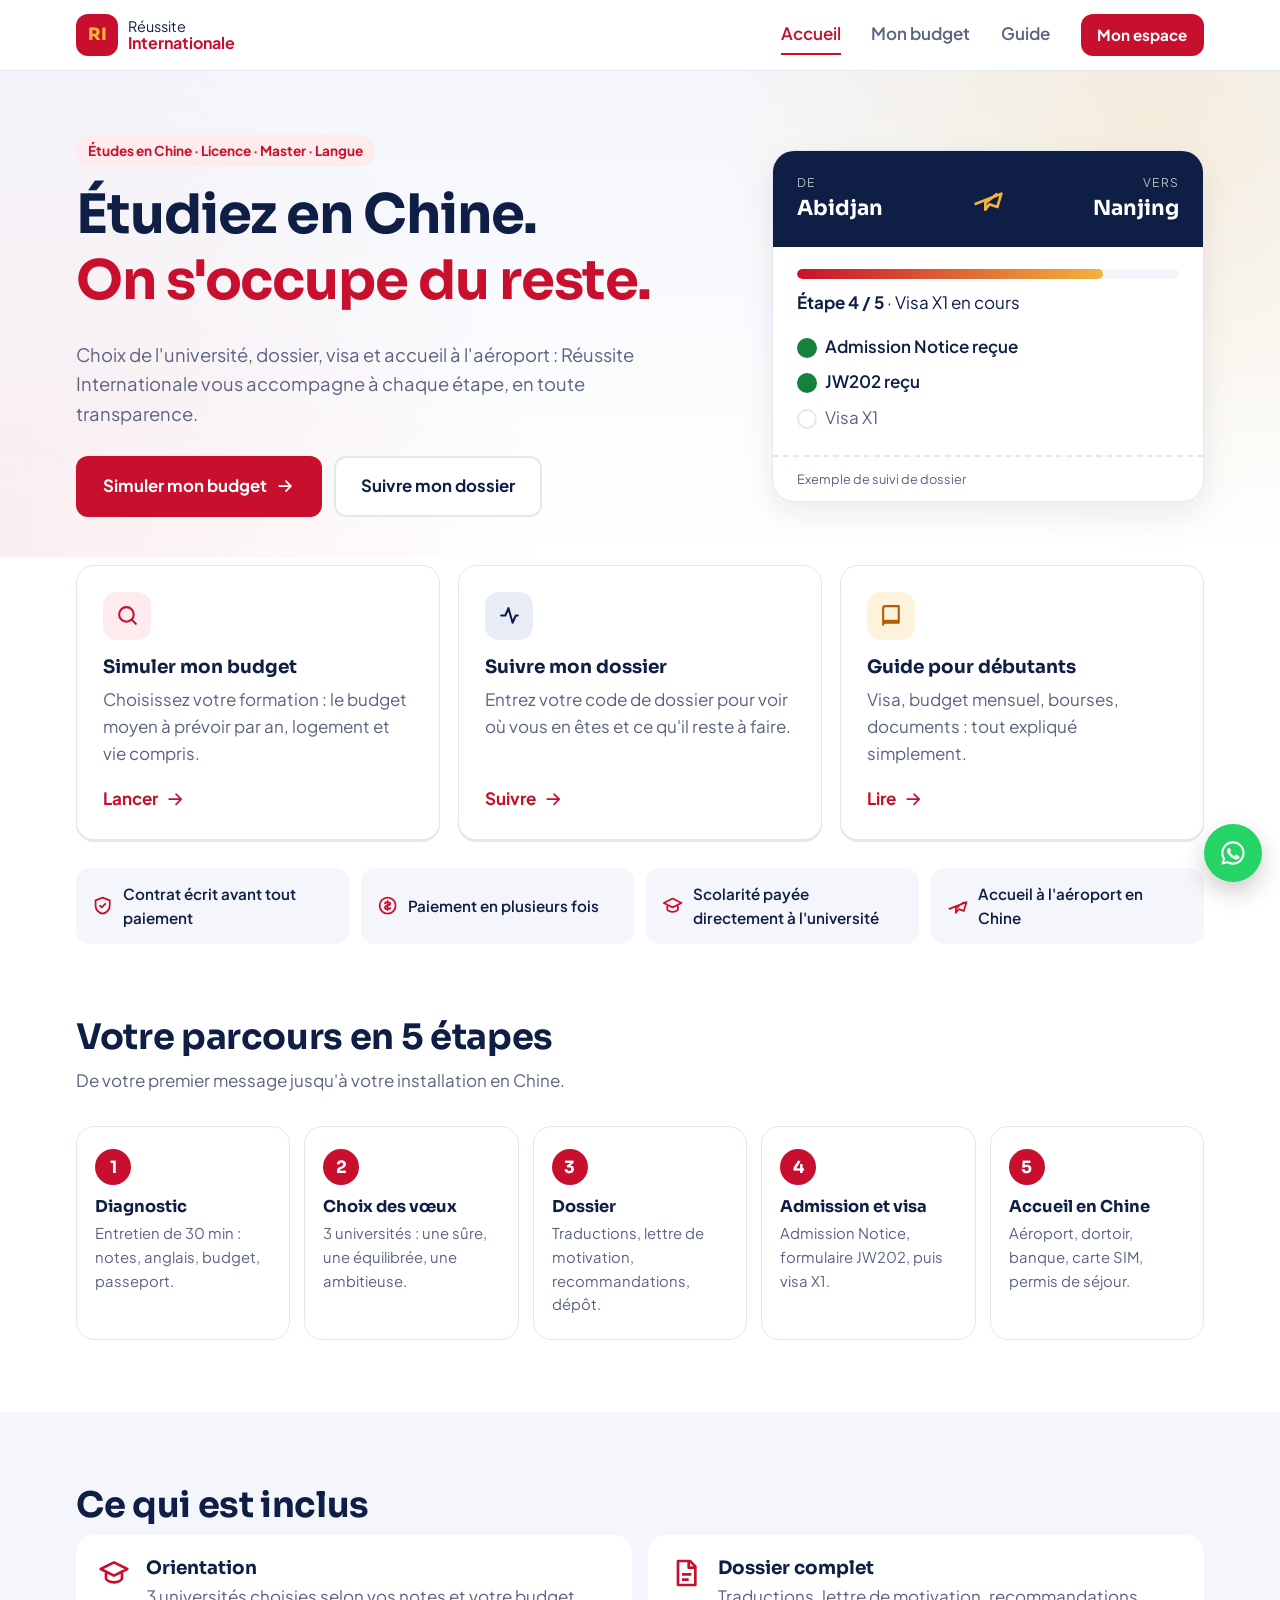
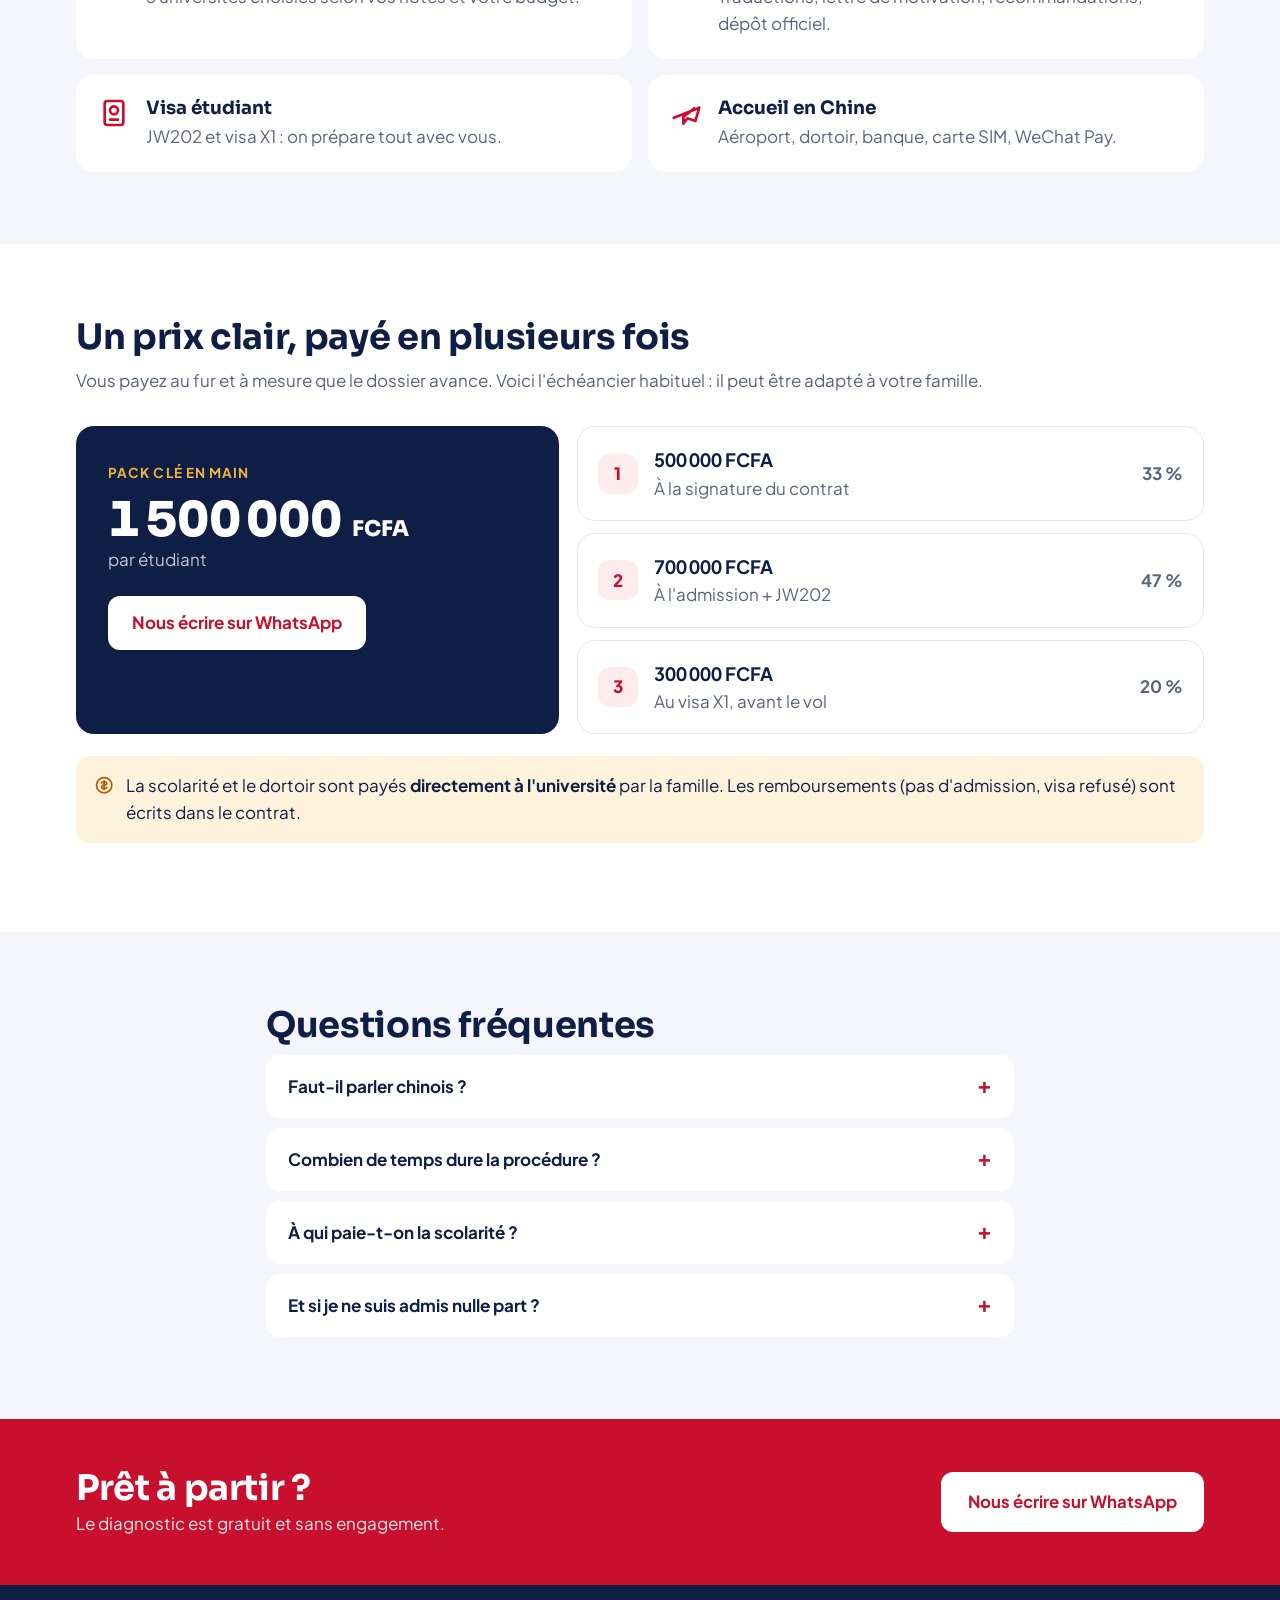
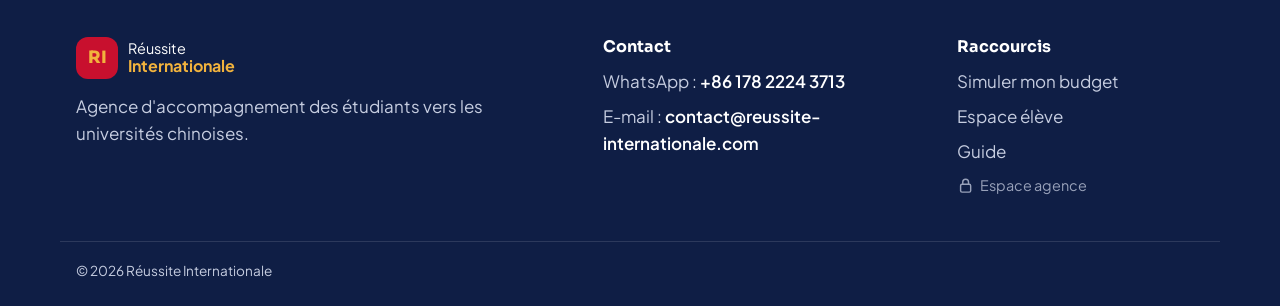
==== commit df55fec0: "Simulateur de budget à la place de l'estimation des chances Le visiteur choisit niveau, formation et" ====
--- a/reussite-internationale/index.html
+++ b/reussite-internationale/index.html
@@ -4,7 +4,7 @@
   <meta charset="utf-8">
   <meta name="viewport" content="width=device-width, initial-scale=1, viewport-fit=cover">
   <title>Réussite Internationale</title>
-  <meta name="description" content="Réussite Internationale accompagne les étudiants vers les universités chinoises : estimation de vos chances, suivi de dossier en ligne et guide pour étudier en Chine.">
+  <meta name="description" content="Réussite Internationale accompagne les étudiants vers les universités chinoises : simulation de budget, suivi de dossier en ligne et guide pour étudier en Chine.">
   <link rel="preconnect" href="https://fonts.googleapis.com">
   <link rel="preconnect" href="https://fonts.gstatic.com" crossorigin>
   <link href="https://fonts.googleapis.com/css2?family=Sora:wght@600;700;800&family=Plus+Jakarta+Sans:wght@400;500;600;700&display=swap" rel="stylesheet">
@@ -40,7 +40,7 @@
     </a>
     <nav class="nav" aria-label="Navigation principale">
       <a href="#accueil" data-link>Accueil</a>
-      <a href="#simulateur" data-link>Mes chances</a>
+      <a href="#simulateur" data-link>Mon budget</a>
       <a href="#guide" data-link>Guide</a>
       <a href="#suivi" class="btn btn-sm" data-link>Mon espace</a>
     </nav>
@@ -58,7 +58,7 @@
         <h1>Étudiez en Chine.<br><span class="hl">On s'occupe du reste.</span></h1>
         <p class="lead">Choix de l'université, dossier, visa et accueil à l'aéroport : Réussite Internationale vous accompagne à chaque étape, en toute transparence.</p>
         <div class="hero-actions">
-          <a href="#simulateur" class="btn btn-lg" data-link>Estimer mes chances <svg class="ic"><use href="#i-arrow"/></svg></a>
+          <a href="#simulateur" class="btn btn-lg" data-link>Simuler mon budget <svg class="ic"><use href="#i-arrow"/></svg></a>
           <a href="#suivi" class="btn btn-lg btn-light" data-link>Suivre mon dossier</a>
         </div>
       </div>
@@ -87,8 +87,8 @@
   <div class="wrap quick">
     <a href="#simulateur" class="quick-card" data-link>
       <span class="quick-ic red"><svg class="ic"><use href="#i-search"/></svg></span>
-      <h3>Estimer mes chances</h3>
-      <p>Répondez à 6 questions : vos chances d'admission et le budget moyen par an, en 1 minute.</p>
+      <h3>Simuler mon budget</h3>
+      <p>Choisissez votre formation : le budget moyen à prévoir par an, logement et vie compris.</p>
       <span class="more">Lancer <svg class="ic"><use href="#i-arrow"/></svg></span>
     </a>
     <a href="#suivi" class="quick-card" data-link>
@@ -175,9 +175,9 @@
 <section class="view" data-view="simulateur" hidden>
   <div class="page-head">
     <div class="wrap">
-      <span class="pill">Estimateur</span>
-      <h1>Quelles sont mes chances d'étudier en Chine ?</h1>
-      <p class="lead">Répondez à 6 questions. Vous obtenez une estimation de vos chances d'admission et du budget moyen à prévoir. Le choix des universités se fait ensuite avec votre conseiller.</p>
+      <span class="pill">Simulateur de budget</span>
+      <h1>Combien coûtent vos études en Chine ?</h1>
+      <p class="lead">Choisissez votre niveau et votre formation : vous obtenez le budget moyen à prévoir par an, logement et vie quotidienne compris. Votre conseiller vous propose ensuite l'université adaptée à ce budget.</p>
     </div>
   </div>
 
@@ -209,32 +209,14 @@
         </div>
       </div>
       <div class="q">
-        <label class="q-label" for="sim-moyenne"><b>3</b> Votre moyenne au bac (ou au dernier diplôme)</label>
-        <div class="range">
-          <input type="range" id="sim-moyenne" min="8" max="20" step="0.5" value="12">
-          <output id="sim-moyenne-out">12 / 20</output>
-        </div>
-      </div>
-      <div class="q">
-        <span class="q-label"><b>4</b> Votre niveau d'anglais</span>
-        <div class="choices" data-name="anglais">
-          <button type="button" class="choice" data-value="1">Débutant</button>
-          <button type="button" class="choice active" data-value="2">Moyen</button>
-          <button type="button" class="choice" data-value="3">Bon</button>
-        </div>
-      </div>
-      <div class="q">
-        <label class="q-label" for="sim-budget"><b>5</b> Budget de la famille par an <span class="q-hint">(scolarité + logement)</span></label>
-        <div class="range">
-          <input type="range" id="sim-budget" min="1000000" max="8000000" step="250000" value="3000000">
-          <output id="sim-budget-out">3 000 000 FCFA</output>
-        </div>
-      </div>
-      <div class="q">
-        <label class="q-label" for="sim-age"><b>6</b> Votre âge</label>
-        <input type="number" id="sim-age" min="15" max="45" value="19" inputmode="numeric">
-      </div>
-      <button type="submit" class="btn btn-lg btn-full">Voir mes chances <svg class="ic"><use href="#i-search"/></svg></button>
+        <span class="q-label"><b>3</b> Dans quel type de ville ?</span>
+        <div class="choices" data-name="ville">
+          <button type="button" class="choice active" data-value="Tous">Peu importe</button>
+          <button type="button" class="choice" data-value="grande">Grande ville <span class="q-hint">(Pékin, Shanghai, Canton)</span></button>
+          <button type="button" class="choice" data-value="autre">Autre ville <span class="q-hint">(moins chère)</span></button>
+        </div>
+      </div>
+      <button type="submit" class="btn btn-lg btn-full">Calculer mon budget <svg class="ic"><use href="#i-coin"/></svg></button>
     </form>
 
     <div class="sim-results" id="sim-results" aria-live="polite"></div>
@@ -371,7 +353,7 @@
     </div>
     <div>
       <h4>Raccourcis</h4>
-      <p><a href="#simulateur" data-link>Estimer mes chances</a></p>
+      <p><a href="#simulateur" data-link>Simuler mon budget</a></p>
       <p><a href="#suivi" data-link>Espace élève</a></p>
       <p><a href="#guide" data-link>Guide</a></p>
       <p><a id="lien-agence" href="#" target="_blank" rel="noopener" class="agence-link"><svg class="ic"><use href="#i-lock"/></svg> Espace agence</a></p>
@@ -383,7 +365,7 @@
 <!-- Barre d'onglets mobile -->
 <nav class="tabbar" aria-label="Navigation mobile">
   <a href="#accueil" data-link><svg class="ic"><use href="#i-home"/></svg>Accueil</a>
-  <a href="#simulateur" data-link><svg class="ic"><use href="#i-search"/></svg>Mes chances</a>
+  <a href="#simulateur" data-link><svg class="ic"><use href="#i-search"/></svg>Mon budget</a>
   <a href="#suivi" data-link><svg class="ic"><use href="#i-user"/></svg>Mon espace</a>
   <a href="#guide" data-link><svg class="ic"><use href="#i-book"/></svg>Guide</a>
   <a class="js-wa" href="#" target="_blank" rel="noopener"><svg class="ic"><use href="#i-chat"/></svg>WhatsApp</a>
--- a/reussite-internationale/style.css
+++ b/reussite-internationale/style.css
@@ -513,3 +513,7 @@
   .est-chance { flex-direction: column; align-items: flex-start; }
   .est-grid { grid-template-columns: 1fr; }
 }
+
+.est-total { background: var(--navy) !important; color: var(--white); font-weight: 600; }
+.choice .q-hint { font-size: .8rem; }
+.choice.active .q-hint { color: rgba(255,255,255,.8); }
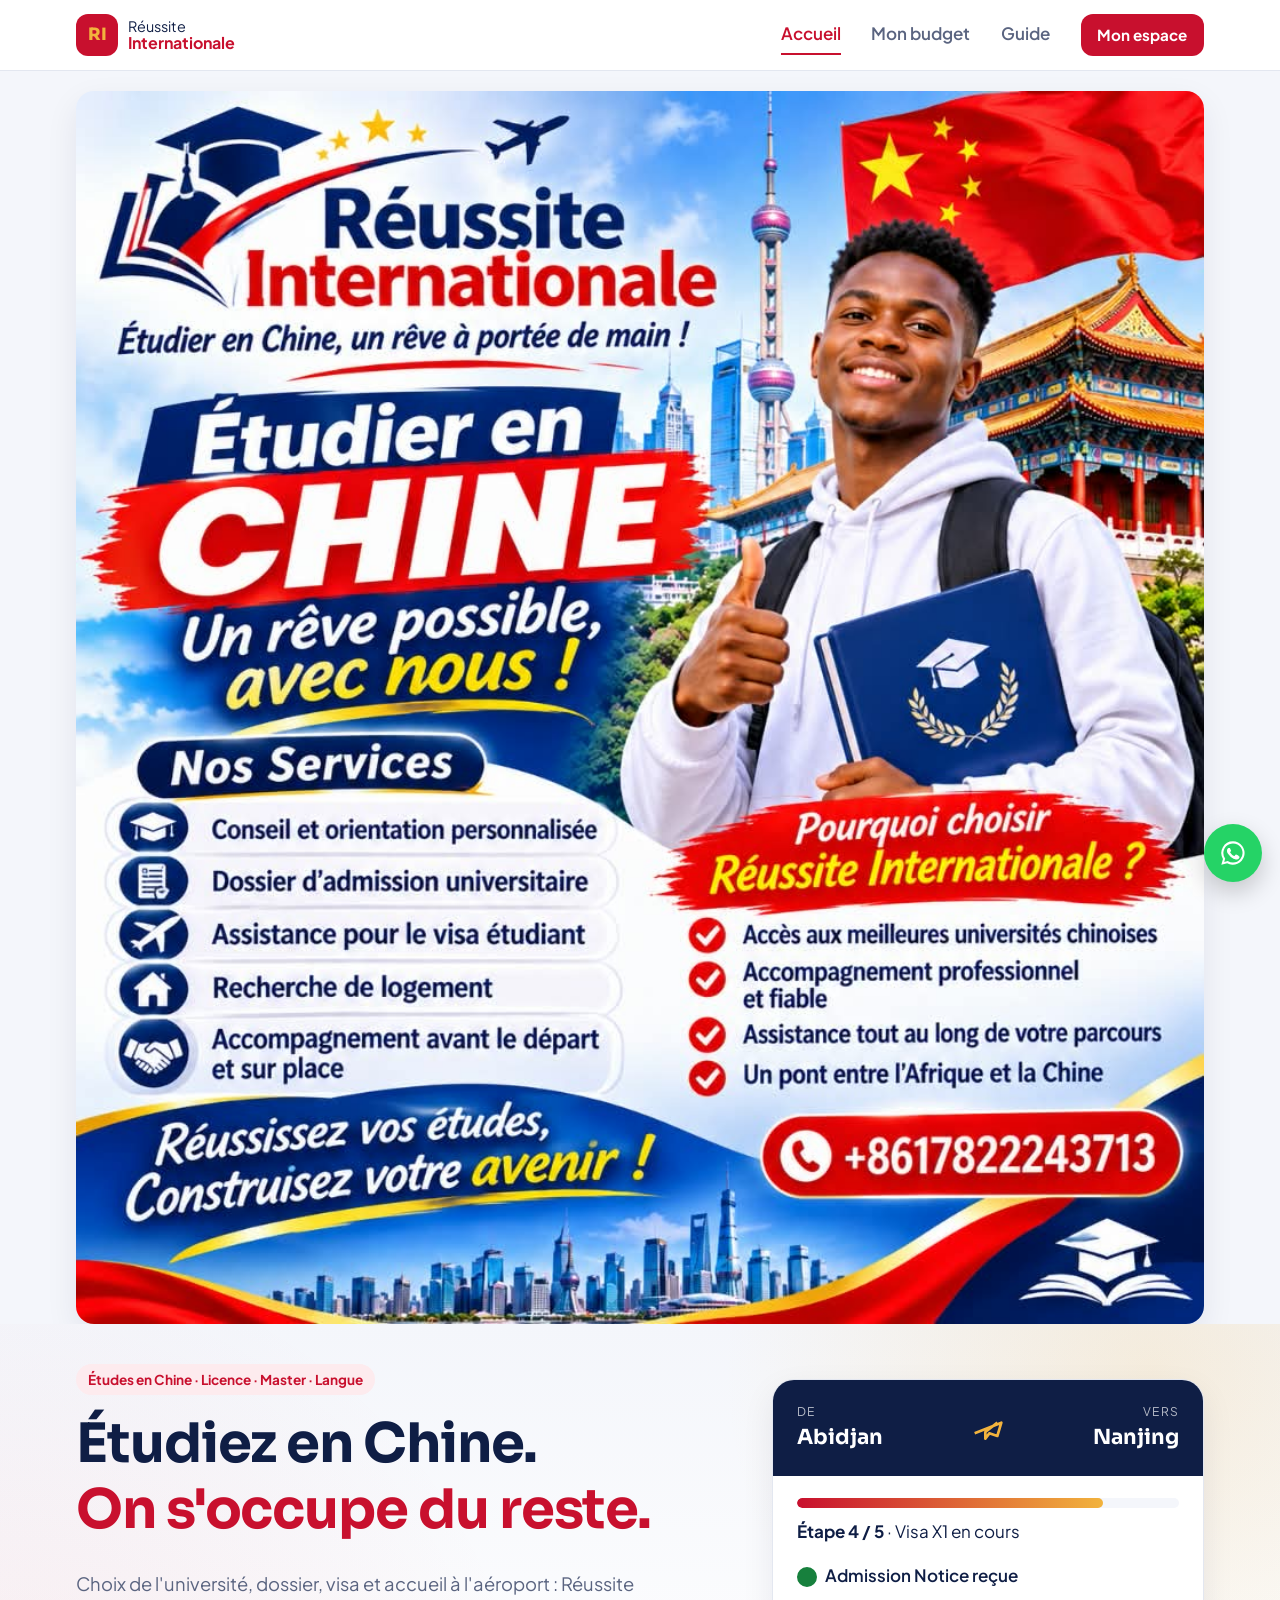
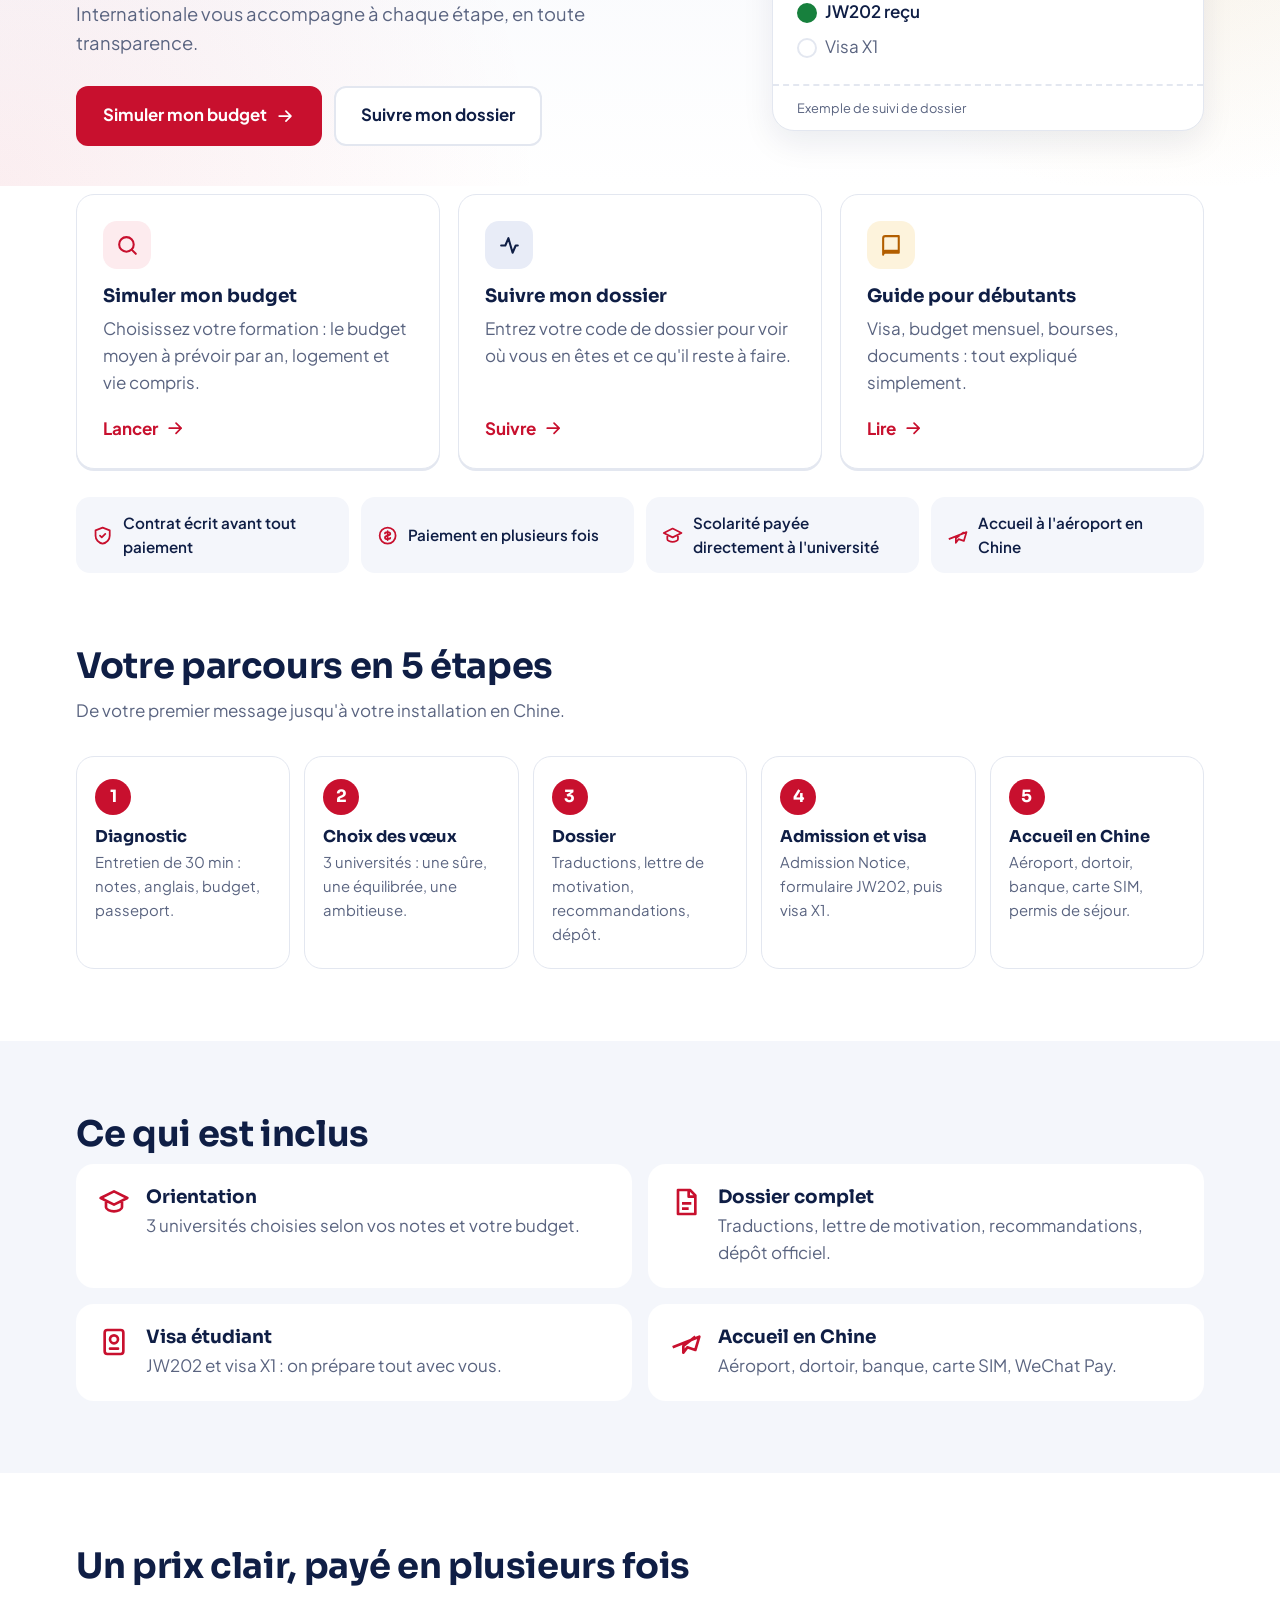
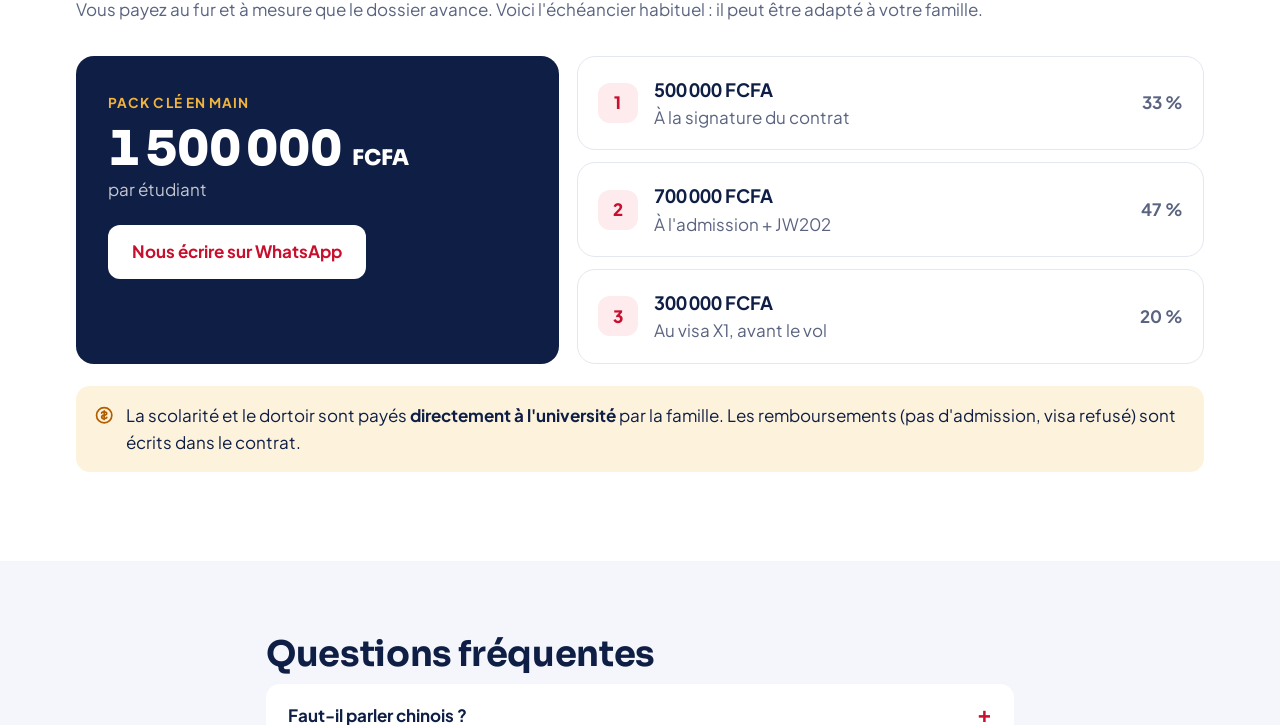
==== commit 9be12a36: "Accueil : bannière Réussite Internationale (affiche sur téléphone) Co-Authored-By: Claude Opus 5.5 <" ====
--- a/reussite-internationale/index.html
+++ b/reussite-internationale/index.html
@@ -51,6 +51,14 @@
 
 <!-- ================= ACCUEIL ================= -->
 <section class="view" data-view="accueil">
+  <div class="banner">
+    <div class="wrap">
+      <picture>
+        <source media="(max-width: 760px)" srcset="img/affiche.jpg" width="986" height="1078">
+        <img src="img/banniere.jpg" width="1024" height="384" alt="Réussite Internationale : étudier en Chine, un rêve possible avec nous. Nos services : conseil et orientation, dossier d'admission, visa étudiant, logement, accompagnement avant le départ et sur place. WhatsApp +86 178 2224 3713.">
+      </picture>
+    </div>
+  </div>
   <div class="hero">
     <div class="wrap hero-inner">
       <div class="hero-text">
--- a/reussite-internationale/style.css
+++ b/reussite-internationale/style.css
@@ -517,3 +517,10 @@
 .est-total { background: var(--navy) !important; color: var(--white); font-weight: 600; }
 .choice .q-hint { font-size: .8rem; }
 .choice.active .q-hint { color: rgba(255,255,255,.8); }
+
+/* Bannière d'accueil (affiche verticale sur téléphone) */
+.banner { background: var(--soft); padding-block: 20px 0; }
+.banner picture, .banner img { display: block; width: 100%; height: auto; max-width: 100%; }
+.banner img { border-radius: 18px; box-shadow: var(--shadow); }
+.banner + .hero { padding-top: 40px; }
+@media (max-width: 760px) { .banner { padding-block: 12px 0; } .banner img { border-radius: 14px; } }
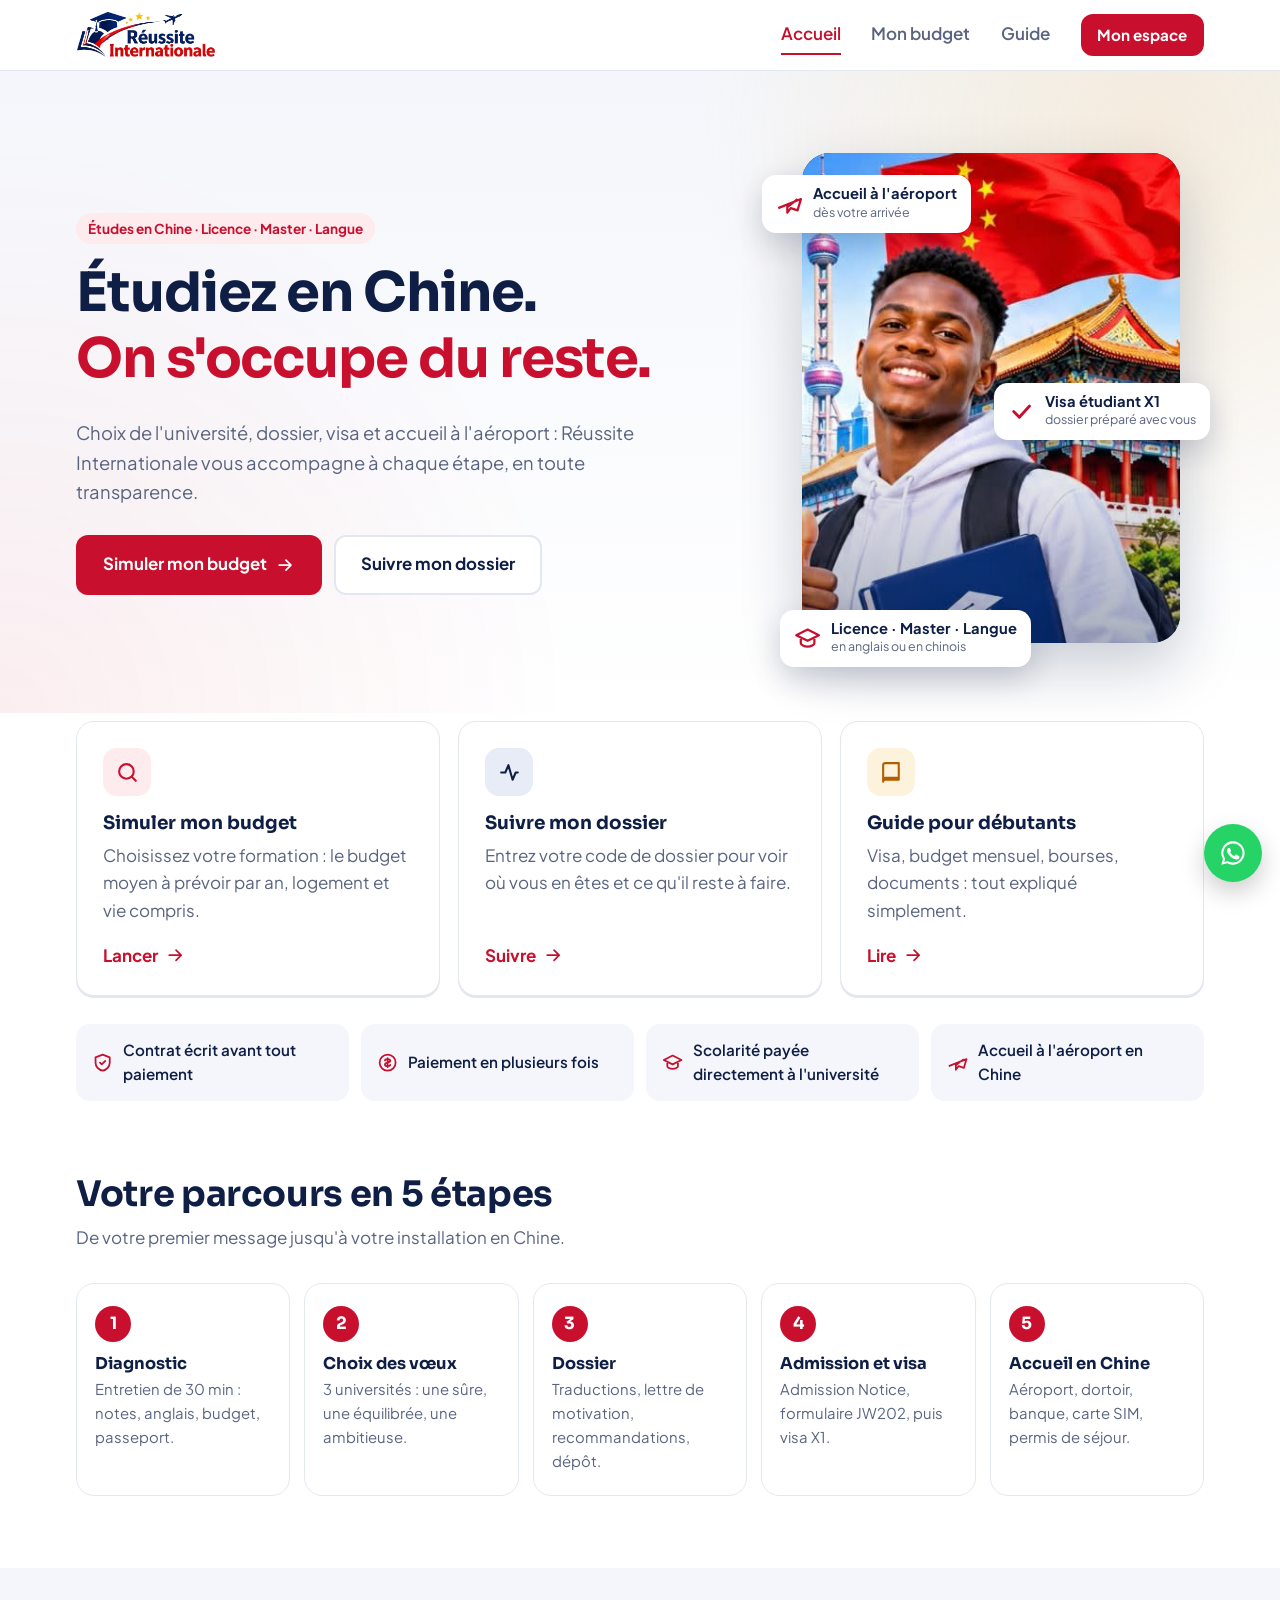
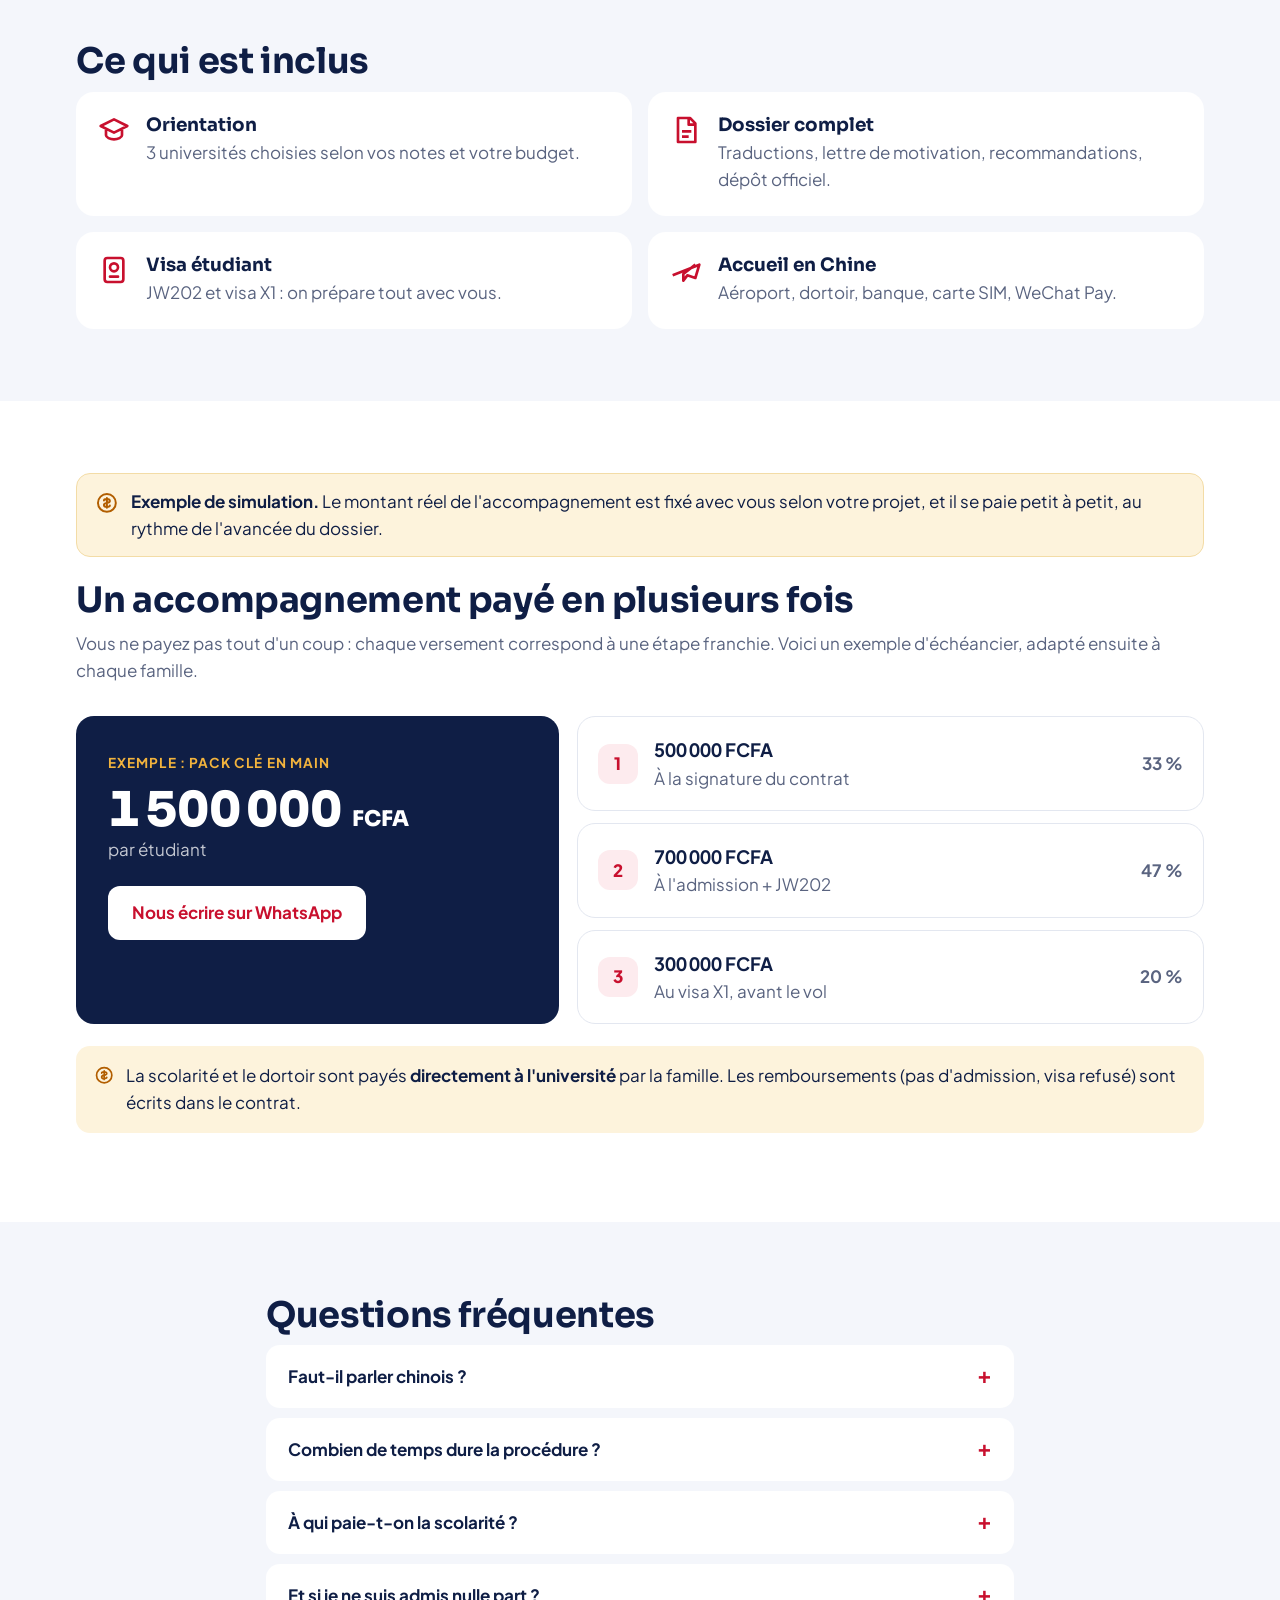
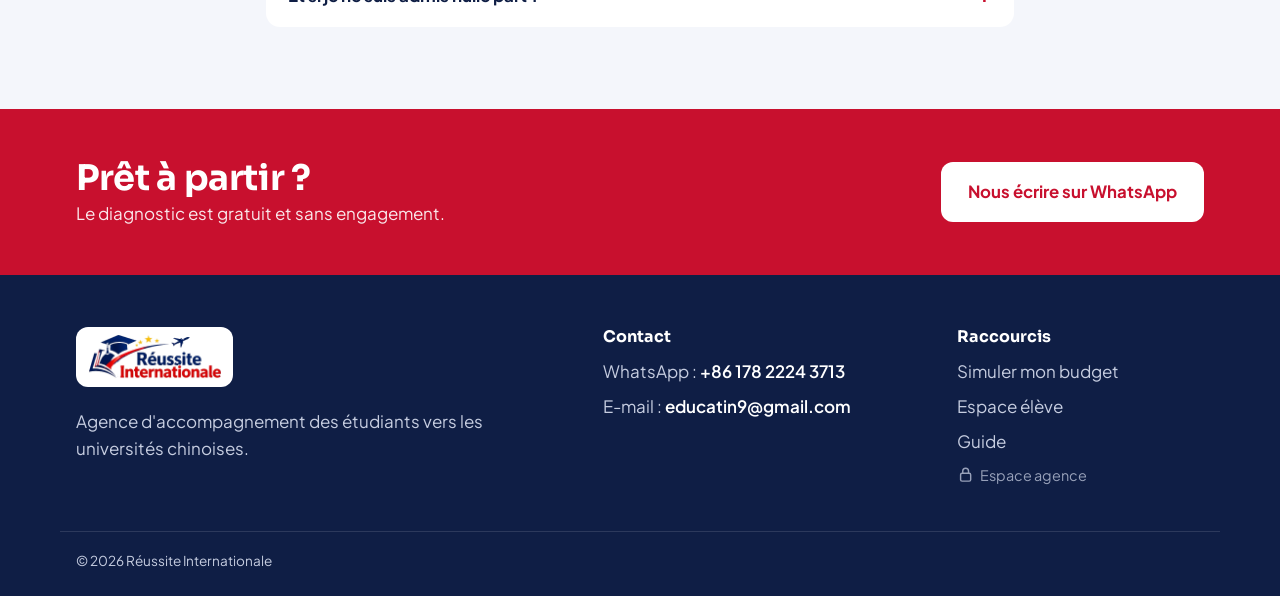
==== commit 29dc52e0: "Accueil animé avec logo et photo, correctif du simulateur, e-mail de contact - Logo Réussite Interna" ====
--- a/reussite-internationale/index.html
+++ b/reussite-internationale/index.html
@@ -34,9 +34,8 @@
 
 <header class="topbar">
   <div class="wrap topbar-inner">
-    <a href="#accueil" class="logo" data-link>
-      <span class="logo-mark">RI</span>
-      <span class="logo-text">Réussite<br><strong>Internationale</strong></span>
+    <a href="#accueil" class="logo" data-link aria-label="Réussite Internationale, accueil">
+      <img src="img/logo.png" width="543" height="180" alt="Réussite Internationale">
     </a>
     <nav class="nav" aria-label="Navigation principale">
       <a href="#accueil" data-link>Accueil</a>
@@ -51,14 +50,6 @@
 
 <!-- ================= ACCUEIL ================= -->
 <section class="view" data-view="accueil">
-  <div class="banner">
-    <div class="wrap">
-      <picture>
-        <source media="(max-width: 760px)" srcset="img/affiche.jpg" width="986" height="1078">
-        <img src="img/banniere.jpg" width="1024" height="384" alt="Réussite Internationale : étudier en Chine, un rêve possible avec nous. Nos services : conseil et orientation, dossier d'admission, visa étudiant, logement, accompagnement avant le départ et sur place. WhatsApp +86 178 2224 3713.">
-      </picture>
-    </div>
-  </div>
   <div class="hero">
     <div class="wrap hero-inner">
       <div class="hero-text">
@@ -70,24 +61,13 @@
           <a href="#suivi" class="btn btn-lg btn-light" data-link>Suivre mon dossier</a>
         </div>
       </div>
-      <div class="hero-visual" aria-hidden="true">
-        <div class="boarding">
-          <div class="boarding-top">
-            <div><small>De</small><b>Abidjan</b></div>
-            <svg class="ic ic-lg"><use href="#i-plane"/></svg>
-            <div class="right"><small>Vers</small><b>Nanjing</b></div>
-          </div>
-          <div class="boarding-body">
-            <div class="mini-progress"><span style="width:80%"></span></div>
-            <p><b>Étape 4 / 5</b> · Visa X1 en cours</p>
-            <ul>
-              <li class="ok">Admission Notice reçue</li>
-              <li class="ok">JW202 reçu</li>
-              <li>Visa X1</li>
-            </ul>
-          </div>
-          <div class="boarding-foot">Exemple de suivi de dossier</div>
-        </div>
+      <div class="hero-visual">
+        <div class="photo-frame">
+          <img src="img/etudiant.jpg" width="401" height="590" alt="Étudiant africain souriant devant le drapeau chinois et un temple, un livre à la main">
+        </div>
+        <div class="float-chip chip-1" aria-hidden="true"><svg class="ic"><use href="#i-plane"/></svg><span><b>Accueil à l'aéroport</b><small>dès votre arrivée</small></span></div>
+        <div class="float-chip chip-2" aria-hidden="true"><svg class="ic"><use href="#i-check"/></svg><span><b>Visa étudiant X1</b><small>dossier préparé avec vous</small></span></div>
+        <div class="float-chip chip-3" aria-hidden="true"><svg class="ic"><use href="#i-cap"/></svg><span><b>Licence · Master · Langue</b><small>en anglais ou en chinois</small></span></div>
       </div>
     </div>
   </div>
@@ -144,11 +124,12 @@
 
   <section class="block" id="tarifs">
     <div class="wrap">
-      <h2 class="title">Un prix clair, payé en plusieurs fois</h2>
-      <p class="subtitle">Vous payez au fur et à mesure que le dossier avance. Voici l'échéancier habituel : il peut être adapté à votre famille.</p>
+      <p class="sim-note"><svg class="ic"><use href="#i-coin"/></svg><span><b>Exemple de simulation.</b> Le montant réel de l'accompagnement est fixé avec vous selon votre projet, et il se paie petit à petit, au rythme de l'avancée du dossier.</span></p>
+      <h2 class="title">Un accompagnement payé en plusieurs fois</h2>
+      <p class="subtitle">Vous ne payez pas tout d'un coup : chaque versement correspond à une étape franchie. Voici un exemple d'échéancier, adapté ensuite à chaque famille.</p>
       <div class="price">
         <div class="price-card">
-          <span class="price-label">Pack clé en main</span>
+          <span class="price-label">Exemple : pack clé en main</span>
           <p class="price-big"><span id="pack-total"></span> <small>FCFA</small></p>
           <p class="price-muted">par étudiant</p>
           <a class="btn btn-white js-wa" href="#" target="_blank" rel="noopener">Nous écrire sur WhatsApp</a>
@@ -351,7 +332,7 @@
 <footer class="footer">
   <div class="wrap footer-inner">
     <div>
-      <span class="logo logo-light"><span class="logo-mark">RI</span><span class="logo-text">Réussite<br><strong>Internationale</strong></span></span>
+      <span class="logo-foot"><img src="img/logo.png" width="543" height="180" alt="Réussite Internationale"></span>
       <p>Agence d'accompagnement des étudiants vers les universités chinoises.</p>
     </div>
     <div>
--- a/reussite-internationale/style.css
+++ b/reussite-internationale/style.css
@@ -524,3 +524,48 @@
 .banner img { border-radius: 18px; box-shadow: var(--shadow); }
 .banner + .hero { padding-top: 40px; }
 @media (max-width: 760px) { .banner { padding-block: 12px 0; } .banner img { border-radius: 14px; } }
+
+/* ===== Logo ===== */
+.logo img { display: block; height: 46px; width: auto; }
+.logo-foot { display: inline-block; background: #fff; border-radius: 12px; padding: 8px 12px; margin-bottom: 14px; }
+.logo-foot img { display: block; height: 44px; width: auto; }
+@media (max-width: 760px) { .logo img { height: 40px; } }
+
+/* ===== Accueil : photo animée (effet « diaporama ») ===== */
+.banner { display: none; }
+.hero-visual { position: relative; padding: 18px 24px 30px 30px; }
+.photo-frame { position: relative; border-radius: 28px; overflow: hidden; aspect-ratio: 401 / 520; max-width: 100%; box-shadow: 0 24px 60px rgba(15, 30, 69, .22); background: var(--navy); }
+.photo-frame::after { content: ""; position: absolute; inset: 0; background: linear-gradient(180deg, rgba(15, 30, 69, 0) 55%, rgba(15, 30, 69, .35)); }
+.photo-frame img { width: 100%; height: 100%; object-fit: cover; object-position: 50% 20%; display: block; animation: zoomLent 18s ease-in-out infinite alternate; transform-origin: 55% 30%; }
+@keyframes zoomLent { from { transform: scale(1); } to { transform: scale(1.12) translate(-2%, 1%); } }
+.float-chip { position: absolute; display: flex; align-items: center; gap: 10px; background: var(--white); border-radius: 14px; padding: 10px 14px; box-shadow: 0 12px 30px rgba(15, 30, 69, .18); opacity: 0; animation: entreeChip .7s ease-out forwards; }
+.float-chip .ic { width: 1.6em; height: 1.6em; color: var(--red); flex: none; }
+.float-chip b { display: block; font-size: .92rem; line-height: 1.2; }
+.float-chip small { display: block; color: var(--muted); font-size: .78rem; }
+.chip-1 { top: 40px; left: -10px; animation-delay: .5s; }
+.chip-2 { top: 46%; right: -6px; animation-delay: 1.1s; }
+.chip-3 { bottom: 6px; left: 8px; animation-delay: 1.7s; }
+@keyframes entreeChip { from { opacity: 0; transform: translateY(14px); } to { opacity: 1; transform: none; } }
+.hero-text > * { opacity: 0; animation: entreeTexte .7s ease-out forwards; }
+.hero-text > :nth-child(1) { animation-delay: .05s; }
+.hero-text > :nth-child(2) { animation-delay: .2s; }
+.hero-text > :nth-child(3) { animation-delay: .35s; }
+.hero-text > :nth-child(4) { animation-delay: .5s; }
+@keyframes entreeTexte { from { opacity: 0; transform: translateY(18px); } to { opacity: 1; transform: none; } }
+@media (max-width: 1000px) { .hero-visual { max-width: 460px; margin-inline: auto; width: 100%; } }
+@media (max-width: 760px) {
+  .hero-visual { padding: 10px 6px 20px; }
+  .photo-frame { aspect-ratio: 4 / 4.4; }
+  .chip-1 { left: -2px; top: 22px; } .chip-2 { right: -2px; } .chip-3 { left: 4px; bottom: 0; }
+  .float-chip { padding: 8px 11px; } .float-chip b { font-size: .84rem; }
+}
+@media (prefers-reduced-motion: reduce) {
+  .photo-frame img, .float-chip, .hero-text > * { animation: none !important; opacity: 1 !important; }
+}
+
+/* ===== Tarifs : mention « simulation » en haut ===== */
+.sim-note { display: flex; gap: 12px; align-items: flex-start; background: var(--gold-soft); border: 1px solid #f3dca6; border-radius: 14px; padding: 14px 18px; margin: 0 0 22px; color: var(--ink); }
+.sim-note .ic { color: var(--orange); margin-top: 3px; width: 1.4em; height: 1.4em; }
+
+/* Le résultat du simulateur s'affiche sous la barre du haut */
+.sim-results { scroll-margin-top: 90px; }
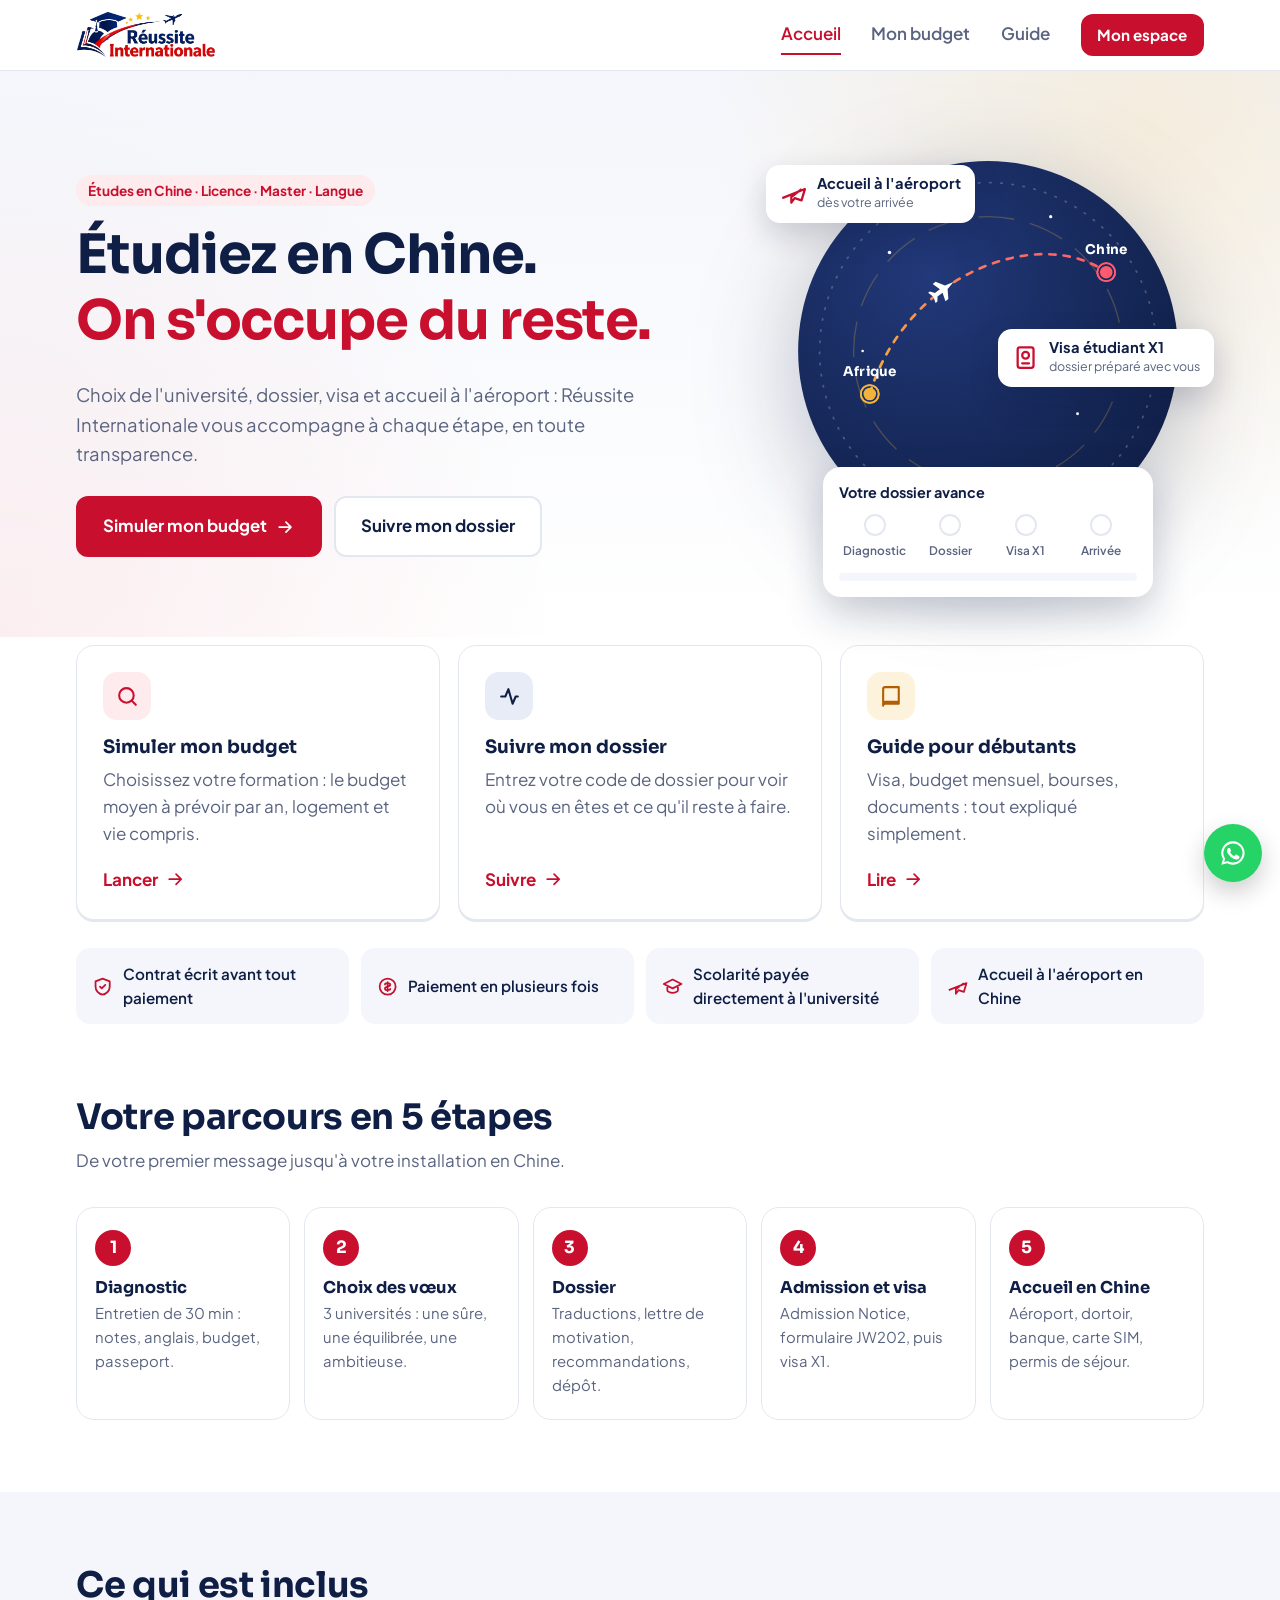
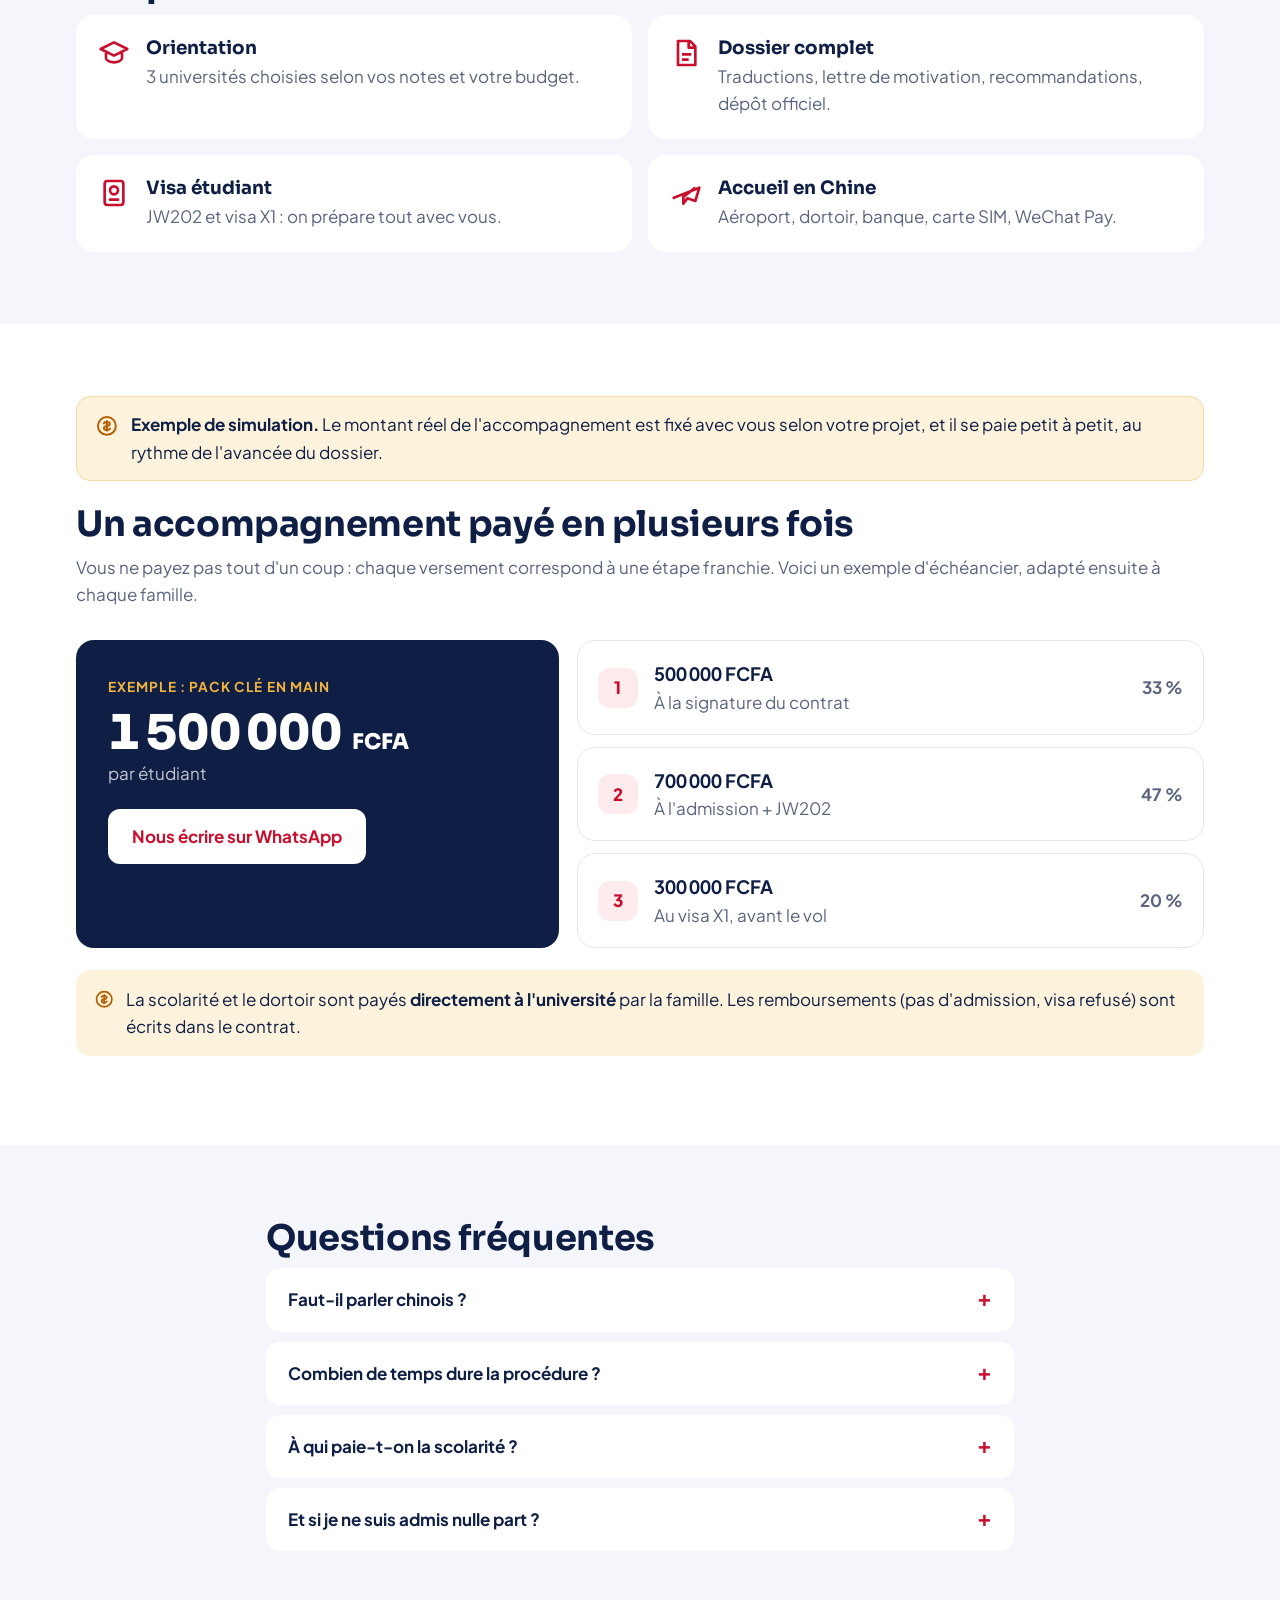
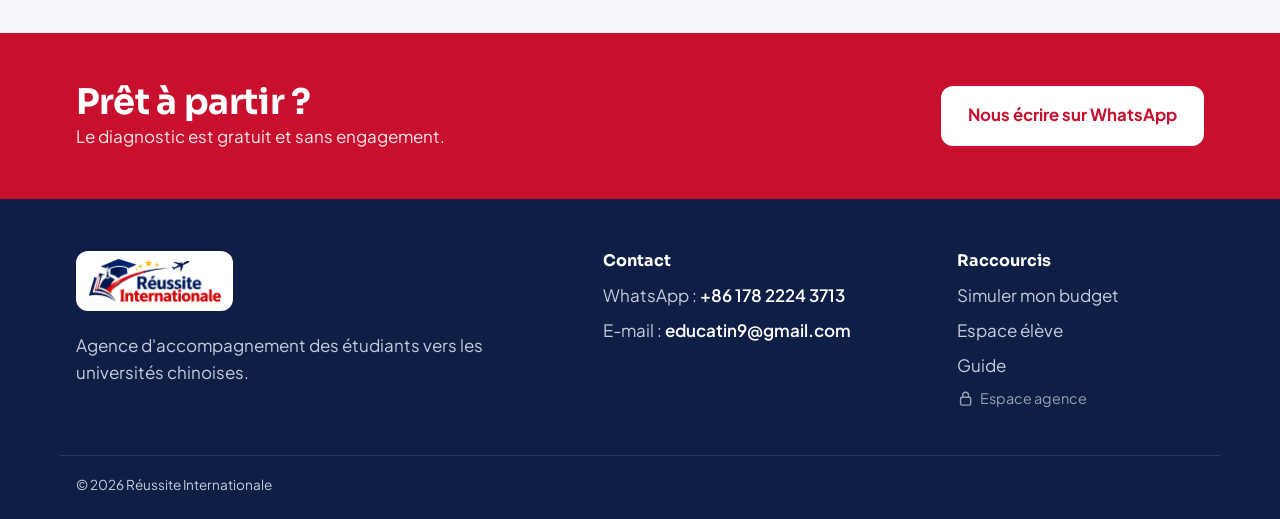
==== commit 7d0b2ffe: "Accueil : motion design à la place de la photo Avion qui vole de l'Afrique vers la Chine sur une tra" ====
--- a/reussite-internationale/index.html
+++ b/reussite-internationale/index.html
@@ -61,13 +61,61 @@
           <a href="#suivi" class="btn btn-lg btn-light" data-link>Suivre mon dossier</a>
         </div>
       </div>
-      <div class="hero-visual">
-        <div class="photo-frame">
-          <img src="img/etudiant.jpg" width="401" height="590" alt="Étudiant africain souriant devant le drapeau chinois et un temple, un livre à la main">
-        </div>
-        <div class="float-chip chip-1" aria-hidden="true"><svg class="ic"><use href="#i-plane"/></svg><span><b>Accueil à l'aéroport</b><small>dès votre arrivée</small></span></div>
-        <div class="float-chip chip-2" aria-hidden="true"><svg class="ic"><use href="#i-check"/></svg><span><b>Visa étudiant X1</b><small>dossier préparé avec vous</small></span></div>
-        <div class="float-chip chip-3" aria-hidden="true"><svg class="ic"><use href="#i-cap"/></svg><span><b>Licence · Master · Langue</b><small>en anglais ou en chinois</small></span></div>
+      <div class="hero-visual motion" aria-hidden="true">
+        <svg class="mo-svg" viewBox="0 0 460 460" focusable="false">
+          <defs>
+            <radialGradient id="mo-fond" cx="35%" cy="30%" r="80%">
+              <stop offset="0" stop-color="#22397a"/>
+              <stop offset="1" stop-color="#0f1e45"/>
+            </radialGradient>
+            <linearGradient id="mo-trace" x1="0" y1="1" x2="1" y2="0">
+              <stop offset="0" stop-color="#f2b33d"/>
+              <stop offset="1" stop-color="#ff5a6e"/>
+            </linearGradient>
+          </defs>
+          <circle cx="230" cy="230" r="212" fill="url(#mo-fond)"/>
+          <g class="mo-anneau"><circle cx="230" cy="230" r="188" fill="none" stroke="#ffffff" stroke-opacity=".22" stroke-width="2" stroke-dasharray="1.5 11" stroke-linecap="round"/></g>
+          <g class="mo-anneau mo-anneau-2"><circle cx="230" cy="230" r="150" fill="none" stroke="#f2b33d" stroke-opacity=".25" stroke-width="1.5" stroke-dasharray="40 18"/></g>
+          <g class="mo-etoiles" fill="#ffffff">
+            <circle cx="120" cy="120" r="2"/><circle cx="330" cy="300" r="1.6"/><circle cx="300" cy="80" r="1.8"/>
+            <circle cx="90" cy="230" r="1.4"/><circle cx="380" cy="230" r="2"/><circle cx="200" cy="380" r="1.6"/>
+          </g>
+          <path id="mo-route" d="M98 278 C 140 140, 290 90, 362 142" fill="none"/>
+          <path class="mo-trace" d="M98 278 C 140 140, 290 90, 362 142" fill="none" stroke="url(#mo-trace)" stroke-width="3" stroke-linecap="round" stroke-dasharray="7 9"/>
+          <g transform="translate(98 278)">
+            <circle class="mo-onde" r="10" fill="none" stroke="#f2b33d" stroke-width="2"/>
+            <circle class="mo-onde mo-onde-2" r="10" fill="none" stroke="#f2b33d" stroke-width="2"/>
+            <circle r="7" fill="#f2b33d"/>
+            <text x="0" y="-20" text-anchor="middle" class="mo-lieu">Afrique</text>
+          </g>
+          <g transform="translate(362 142)">
+            <circle class="mo-onde" r="10" fill="none" stroke="#ff5a6e" stroke-width="2"/>
+            <circle class="mo-onde mo-onde-2" r="10" fill="none" stroke="#ff5a6e" stroke-width="2"/>
+            <circle r="7" fill="#ff5a6e"/>
+            <text x="0" y="-20" text-anchor="middle" class="mo-lieu">Chine</text>
+          </g>
+          <g class="mo-avion">
+            <path d="M15 0 L5 -2.5 L-1 -12 L-5 -12 L-2 -2.5 L-9 -2.5 L-12.5 -7 L-15 -7 L-13 0 L-15 7 L-12.5 7 L-9 2.5 L-2 2.5 L-5 12 L-1 12 L5 2.5 Z" fill="#ffffff"/>
+            <animateMotion dur="6s" repeatCount="indefinite" rotate="auto" keyPoints="0;1" keyTimes="0;1" calcMode="spline" keySplines=".45 0 .35 1">
+              <mpath href="#mo-route"/>
+            </animateMotion>
+          </g>
+        </svg>
+
+        <div class="mo-carte">
+          <p class="mo-titre">Votre dossier avance</p>
+          <ol class="mo-etapes">
+            <li><span></span>Diagnostic</li>
+            <li><span></span>Dossier</li>
+            <li><span></span>Visa X1</li>
+            <li><span></span>Arrivée</li>
+          </ol>
+          <div class="mo-barre"><i></i></div>
+        </div>
+
+        <div class="float-chip chip-1"><svg class="ic"><use href="#i-plane"/></svg><span><b>Accueil à l'aéroport</b><small>dès votre arrivée</small></span></div>
+        <div class="float-chip chip-2"><svg class="ic"><use href="#i-pass"/></svg><span><b>Visa étudiant X1</b><small>dossier préparé avec vous</small></span></div>
+        <div class="float-chip chip-3"><svg class="ic"><use href="#i-cap"/></svg><span><b>Licence · Master · Langue</b><small>en anglais ou en chinois</small></span></div>
       </div>
     </div>
   </div>
--- a/reussite-internationale/style.css
+++ b/reussite-internationale/style.css
@@ -569,3 +569,54 @@
 
 /* Le résultat du simulateur s'affiche sous la barre du haut */
 .sim-results { scroll-margin-top: 90px; }
+
+/* ===== Accueil : motion design (avion Afrique → Chine, étapes qui se cochent) ===== */
+.photo-frame { display: none; }
+.motion { position: relative; padding: 10px 10px 40px; }
+.mo-svg { display: block; width: 100%; max-width: 460px; height: auto; margin: 0 auto; overflow: visible; filter: drop-shadow(0 26px 50px rgba(15, 30, 69, .28)); }
+.mo-lieu { fill: #ffffff; font: 700 15px var(--font-title); letter-spacing: .02em; }
+.mo-anneau { transform-origin: 230px 230px; animation: tourne 60s linear infinite; }
+.mo-anneau-2 { animation-duration: 40s; animation-direction: reverse; }
+@keyframes tourne { to { transform: rotate(360deg); } }
+.mo-trace { animation: coule 1.2s linear infinite; }
+@keyframes coule { to { stroke-dashoffset: -32; } }
+.mo-onde { transform-box: fill-box; transform-origin: center; animation: onde 2.4s ease-out infinite; }
+.mo-onde-2 { animation-delay: 1.2s; }
+@keyframes onde { from { transform: scale(1); opacity: .9; } to { transform: scale(3.2); opacity: 0; } }
+.mo-etoiles circle { animation: scintille 3s ease-in-out infinite; }
+.mo-etoiles circle:nth-child(2n) { animation-delay: 1s; }
+.mo-etoiles circle:nth-child(3n) { animation-delay: 2s; }
+@keyframes scintille { 0%, 100% { opacity: .25; } 50% { opacity: 1; } }
+
+.mo-carte { position: absolute; left: 50%; bottom: 0; transform: translateX(-50%); width: min(330px, 86%); background: var(--white); border-radius: 18px; padding: 14px 16px 16px; box-shadow: 0 18px 40px rgba(15, 30, 69, .22); }
+.mo-titre { margin: 0 0 10px; font-weight: 700; font-size: .9rem; }
+.mo-etapes { list-style: none; padding: 0; margin: 0 0 12px; display: grid; grid-template-columns: repeat(4, 1fr); gap: 4px; font-size: .74rem; font-weight: 600; color: var(--muted); text-align: center; }
+.mo-etapes li { display: grid; justify-items: center; gap: 6px; animation: etapeFaite 8s infinite; }
+.mo-etapes span { width: 22px; height: 22px; border-radius: 50%; border: 2px solid var(--line); background: var(--white); position: relative; animation: pastilleFaite 8s infinite; }
+.mo-etapes span::after { content: ""; position: absolute; left: 6px; top: 2px; width: 5px; height: 10px; border: solid #fff; border-width: 0 2.5px 2.5px 0; transform: rotate(45deg); opacity: 0; animation: cocheFaite 8s infinite; }
+.mo-etapes li:nth-child(2), .mo-etapes li:nth-child(2) span, .mo-etapes li:nth-child(2) span::after { animation-delay: 1.6s; }
+.mo-etapes li:nth-child(3), .mo-etapes li:nth-child(3) span, .mo-etapes li:nth-child(3) span::after { animation-delay: 3.2s; }
+.mo-etapes li:nth-child(4), .mo-etapes li:nth-child(4) span, .mo-etapes li:nth-child(4) span::after { animation-delay: 4.8s; }
+@keyframes pastilleFaite { 0%, 4% { background: var(--white); border-color: var(--line); transform: scale(1); } 8% { transform: scale(1.25); } 12%, 85% { background: var(--green); border-color: var(--green); transform: scale(1); } 95%, 100% { background: var(--white); border-color: var(--line); } }
+@keyframes cocheFaite { 0%, 8% { opacity: 0; } 12%, 85% { opacity: 1; } 95%, 100% { opacity: 0; } }
+@keyframes etapeFaite { 0%, 8% { color: var(--muted); } 12%, 85% { color: var(--ink); } 95%, 100% { color: var(--muted); } }
+.mo-barre { height: 8px; background: var(--soft); border-radius: 99px; overflow: hidden; }
+.mo-barre i { display: block; height: 100%; width: 0; border-radius: 99px; background: linear-gradient(90deg, var(--red), var(--gold)); animation: remplit 8s infinite; }
+@keyframes remplit { 0% { width: 0; } 70%, 85% { width: 100%; } 95%, 100% { width: 0; } }
+
+.motion .float-chip { animation: entreeChip .7s ease-out forwards, flotte 5s ease-in-out infinite; }
+.motion .chip-1 { top: 30px; left: -6px; animation-delay: .5s, 1.2s; }
+.motion .chip-2 { top: 42%; right: -10px; animation-delay: 1.1s, 1.8s; }
+.motion .chip-3 { display: none; }
+@keyframes flotte { 0%, 100% { translate: 0 0; } 50% { translate: 0 -8px; } }
+@media (max-width: 760px) {
+  .motion { padding: 0 0 50px; }
+  .motion .chip-1 { top: 8px; left: -4px; }
+  .motion .chip-2 { right: -4px; top: 46%; }
+  .mo-etapes { font-size: .7rem; }
+}
+@media (prefers-reduced-motion: reduce) {
+  .mo-anneau, .mo-trace, .mo-onde, .mo-etoiles circle, .mo-etapes li, .mo-etapes span, .mo-etapes span::after, .mo-barre i, .motion .float-chip { animation: none !important; }
+  .motion .float-chip { opacity: 1; }
+  .mo-barre i { width: 75%; }
+}
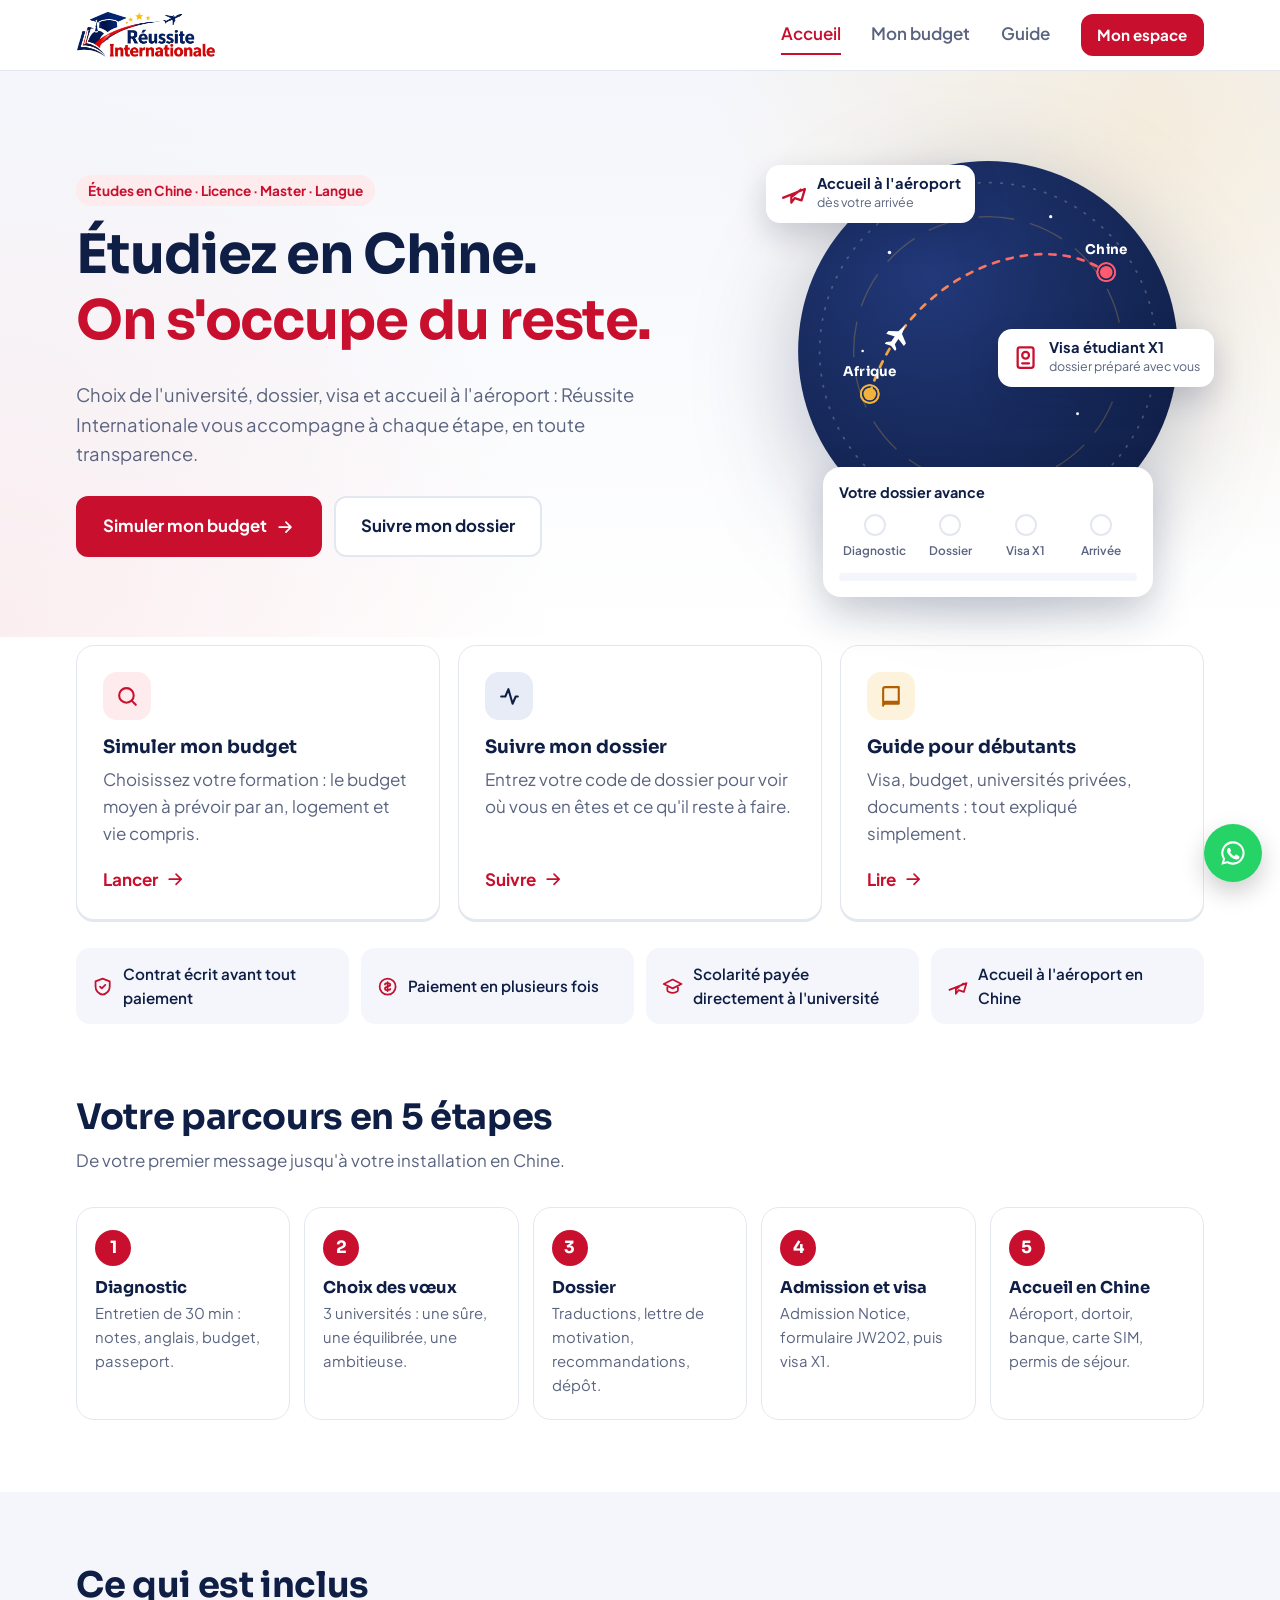
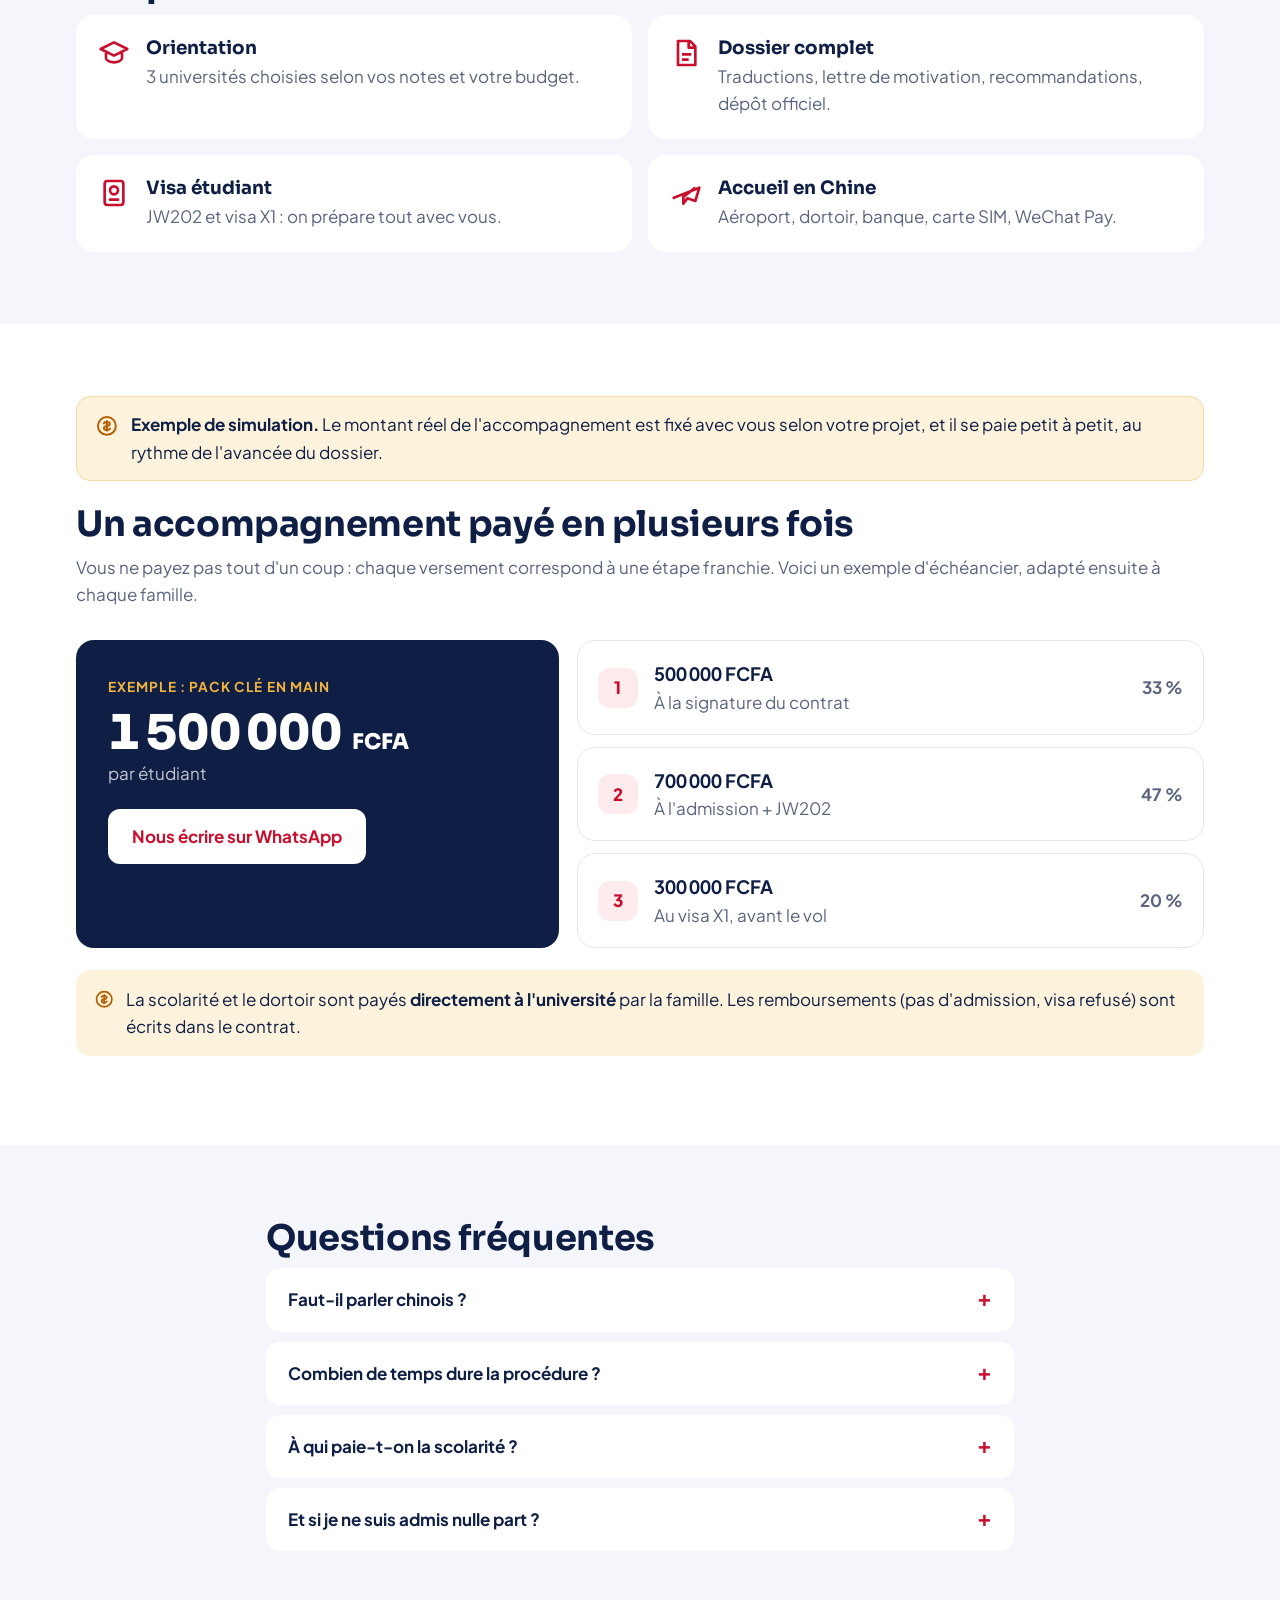
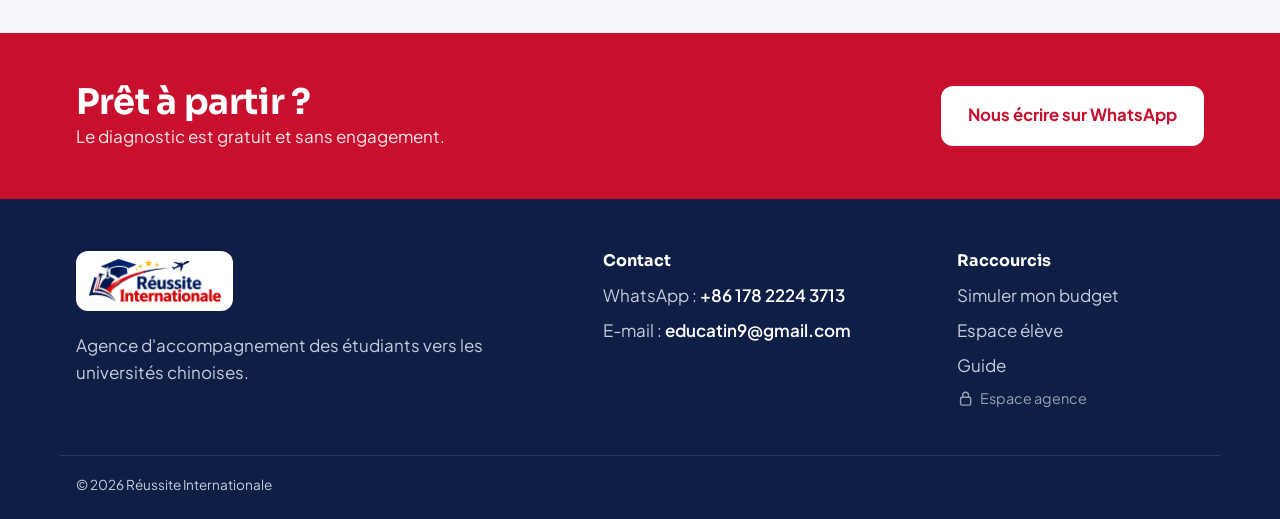
==== commit fe865ade: "Guide : universités privées à la place de la fiche sur les bourses Plus de mention de la bourse CSC " ====
--- a/reussite-internationale/index.html
+++ b/reussite-internationale/index.html
@@ -136,7 +136,7 @@
     <a href="#guide" class="quick-card" data-link>
       <span class="quick-ic gold"><svg class="ic"><use href="#i-book"/></svg></span>
       <h3>Guide pour débutants</h3>
-      <p>Visa, budget mensuel, bourses, documents : tout expliqué simplement.</p>
+      <p>Visa, budget, universités privées, documents : tout expliqué simplement.</p>
       <span class="more">Lire <svg class="ic"><use href="#i-arrow"/></svg></span>
     </a>
   </div>
@@ -343,14 +343,15 @@
     </article>
     <article class="guide-card">
       <span class="quick-ic red"><svg class="ic"><use href="#i-cap"/></svg></span>
-      <h3>Les bourses</h3>
-      <p>La <b>bourse du gouvernement chinois (CSC)</b> peut couvrir la scolarité, le logement et une allocation mensuelle.</p>
+      <h3>Les universités privées</h3>
+      <p>Nous orientons d'abord vers des <b>universités privées reconnues</b>, pour donner à chaque étudiant les meilleures chances d'être admis.</p>
       <ul class="dots">
-        <li>Licence : avoir moins de 25 ans</li>
-        <li>Test CSCA obligatoire en licence depuis 2026/2027</li>
-        <li>Dossier sur campuschina.org (gratuit)</li>
+        <li><b>Admission accessible</b> : un dossier complet et un budget prévu suffisent le plus souvent.</li>
+        <li><b>Démarches claires</b> : l'université répond vite et suit votre dossier de près.</li>
+        <li><b>Cours en anglais ou en chinois</b>, dans des domaines très demandés.</li>
+        <li><b>Budget connu à l'avance</b> : vous savez ce que vous payez chaque année.</li>
       </ul>
-      <p class="muted">Les universités ont aussi leurs propres bourses. On vous dit lesquelles sont possibles pendant le diagnostic.</p>
+      <p class="muted">Certaines universités accordent aussi des réductions ou des aides. Votre conseiller vous dit lesquelles sont possibles pour votre projet.</p>
     </article>
     <article class="guide-card">
       <span class="quick-ic navy"><svg class="ic"><use href="#i-plane"/></svg></span>
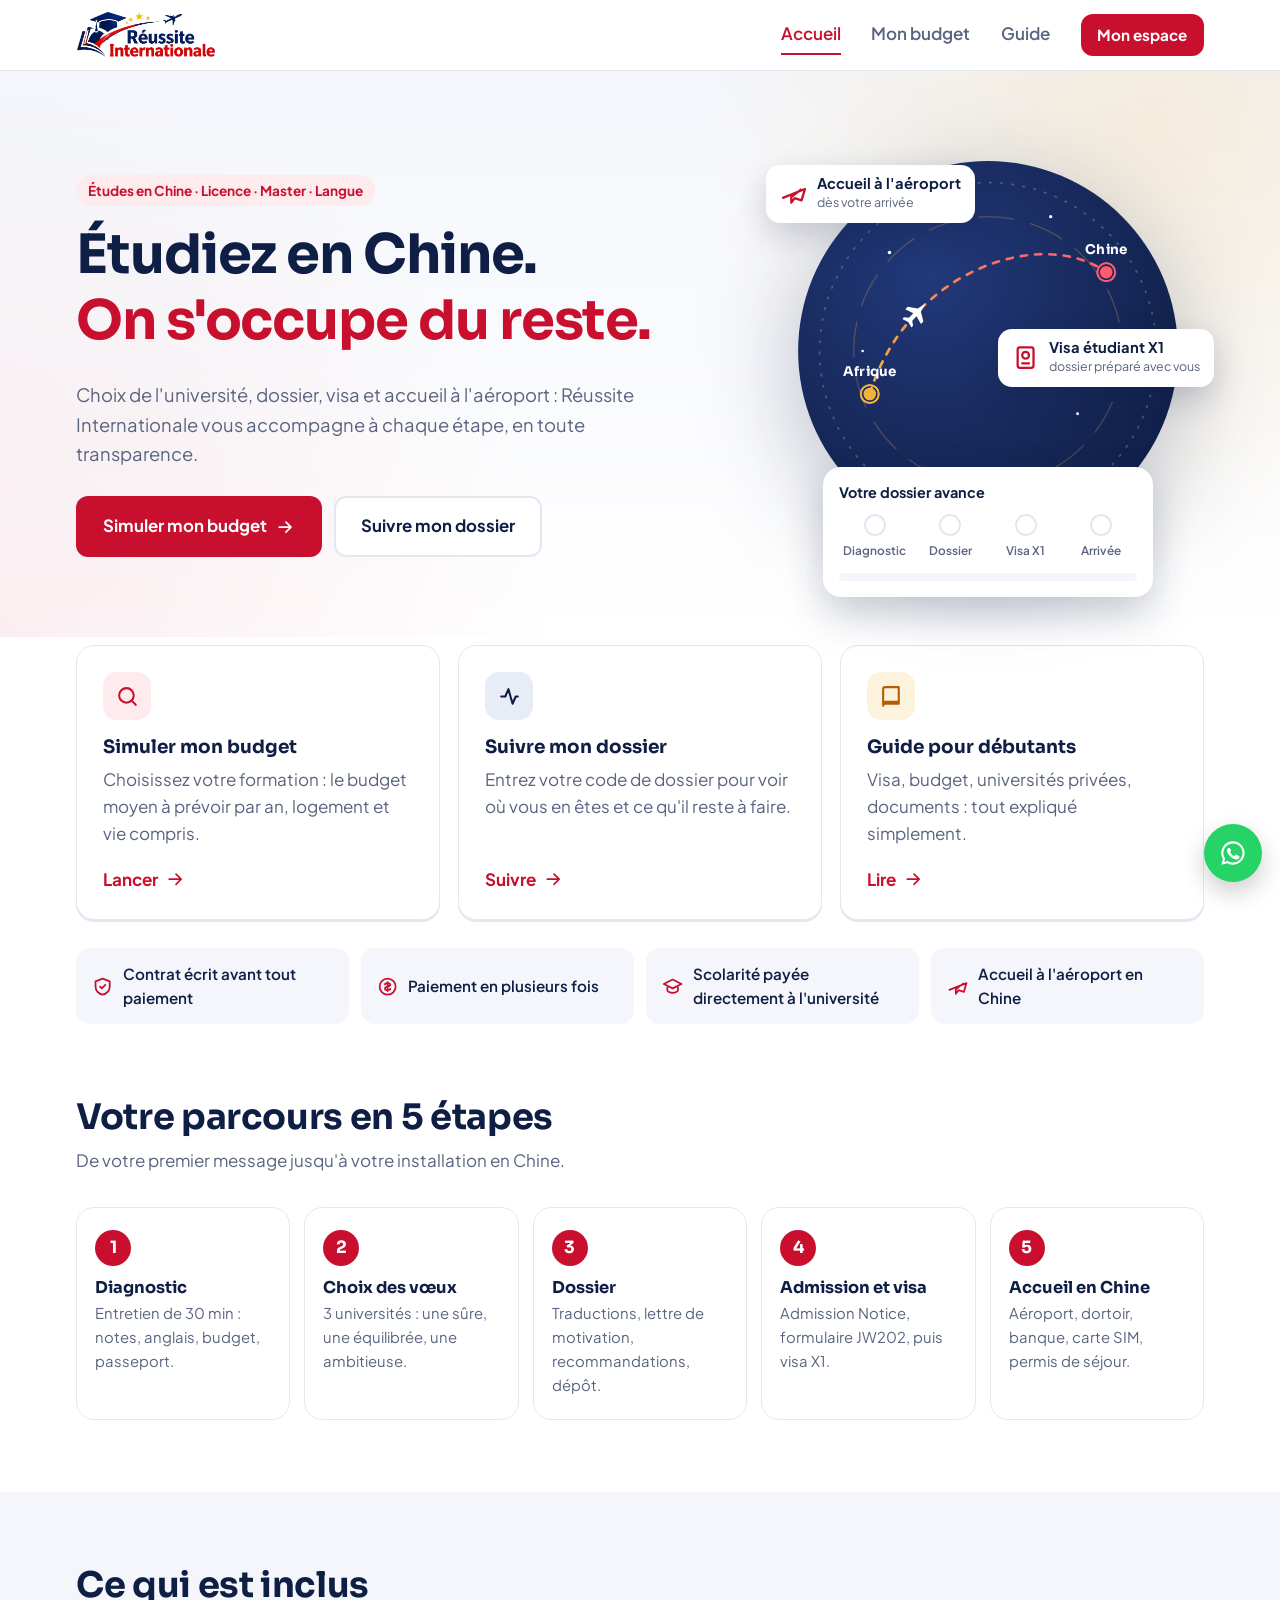
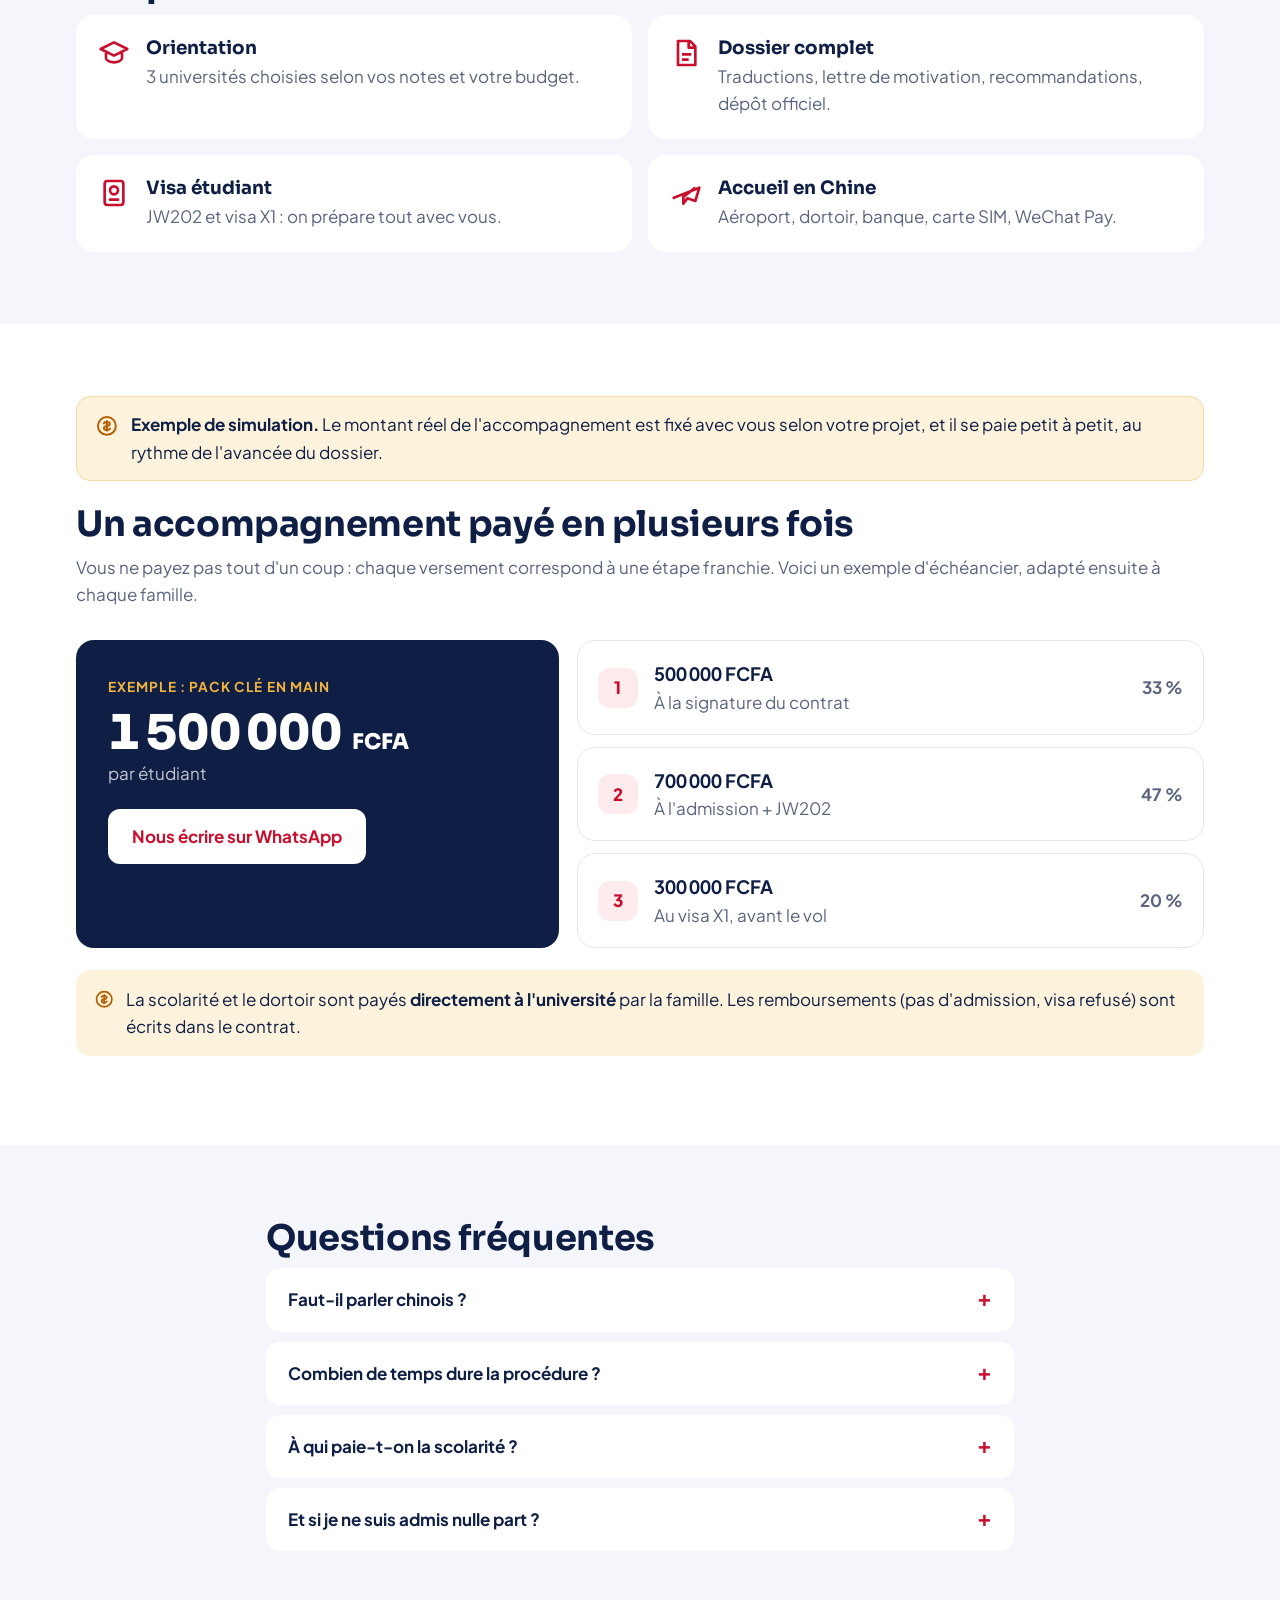
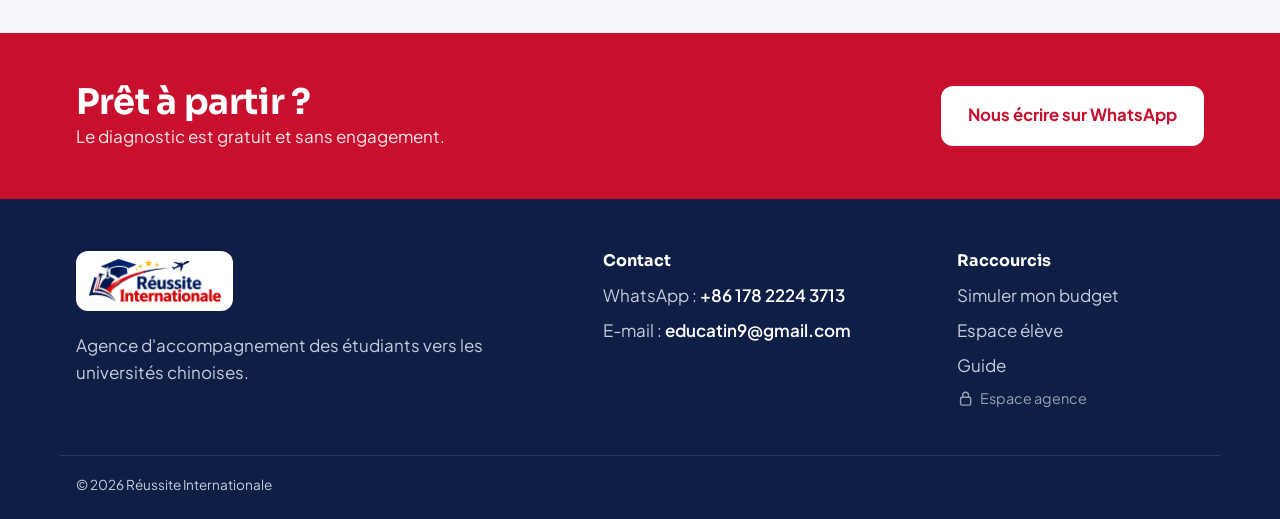
==== commit 01f9d769: "Icône du site et logo dans l'espace agence - Icône (emblème du logo) pour l'onglet du navigateur et " ====
--- a/reussite-internationale/index.html
+++ b/reussite-internationale/index.html
@@ -4,6 +4,11 @@
   <meta charset="utf-8">
   <meta name="viewport" content="width=device-width, initial-scale=1, viewport-fit=cover">
   <title>Réussite Internationale</title>
+<link rel="icon" href="favicon.ico" sizes="any">
+<link rel="icon" type="image/png" sizes="32x32" href="img/favicon-32.png">
+<link rel="apple-touch-icon" href="img/apple-touch-icon.png">
+<link rel="manifest" href="site.webmanifest">
+<meta name="theme-color" content="#0f1e45">
   <meta name="description" content="Réussite Internationale accompagne les étudiants vers les universités chinoises : simulation de budget, suivi de dossier en ligne et guide pour étudier en Chine.">
   <link rel="preconnect" href="https://fonts.googleapis.com">
   <link rel="preconnect" href="https://fonts.gstatic.com" crossorigin>
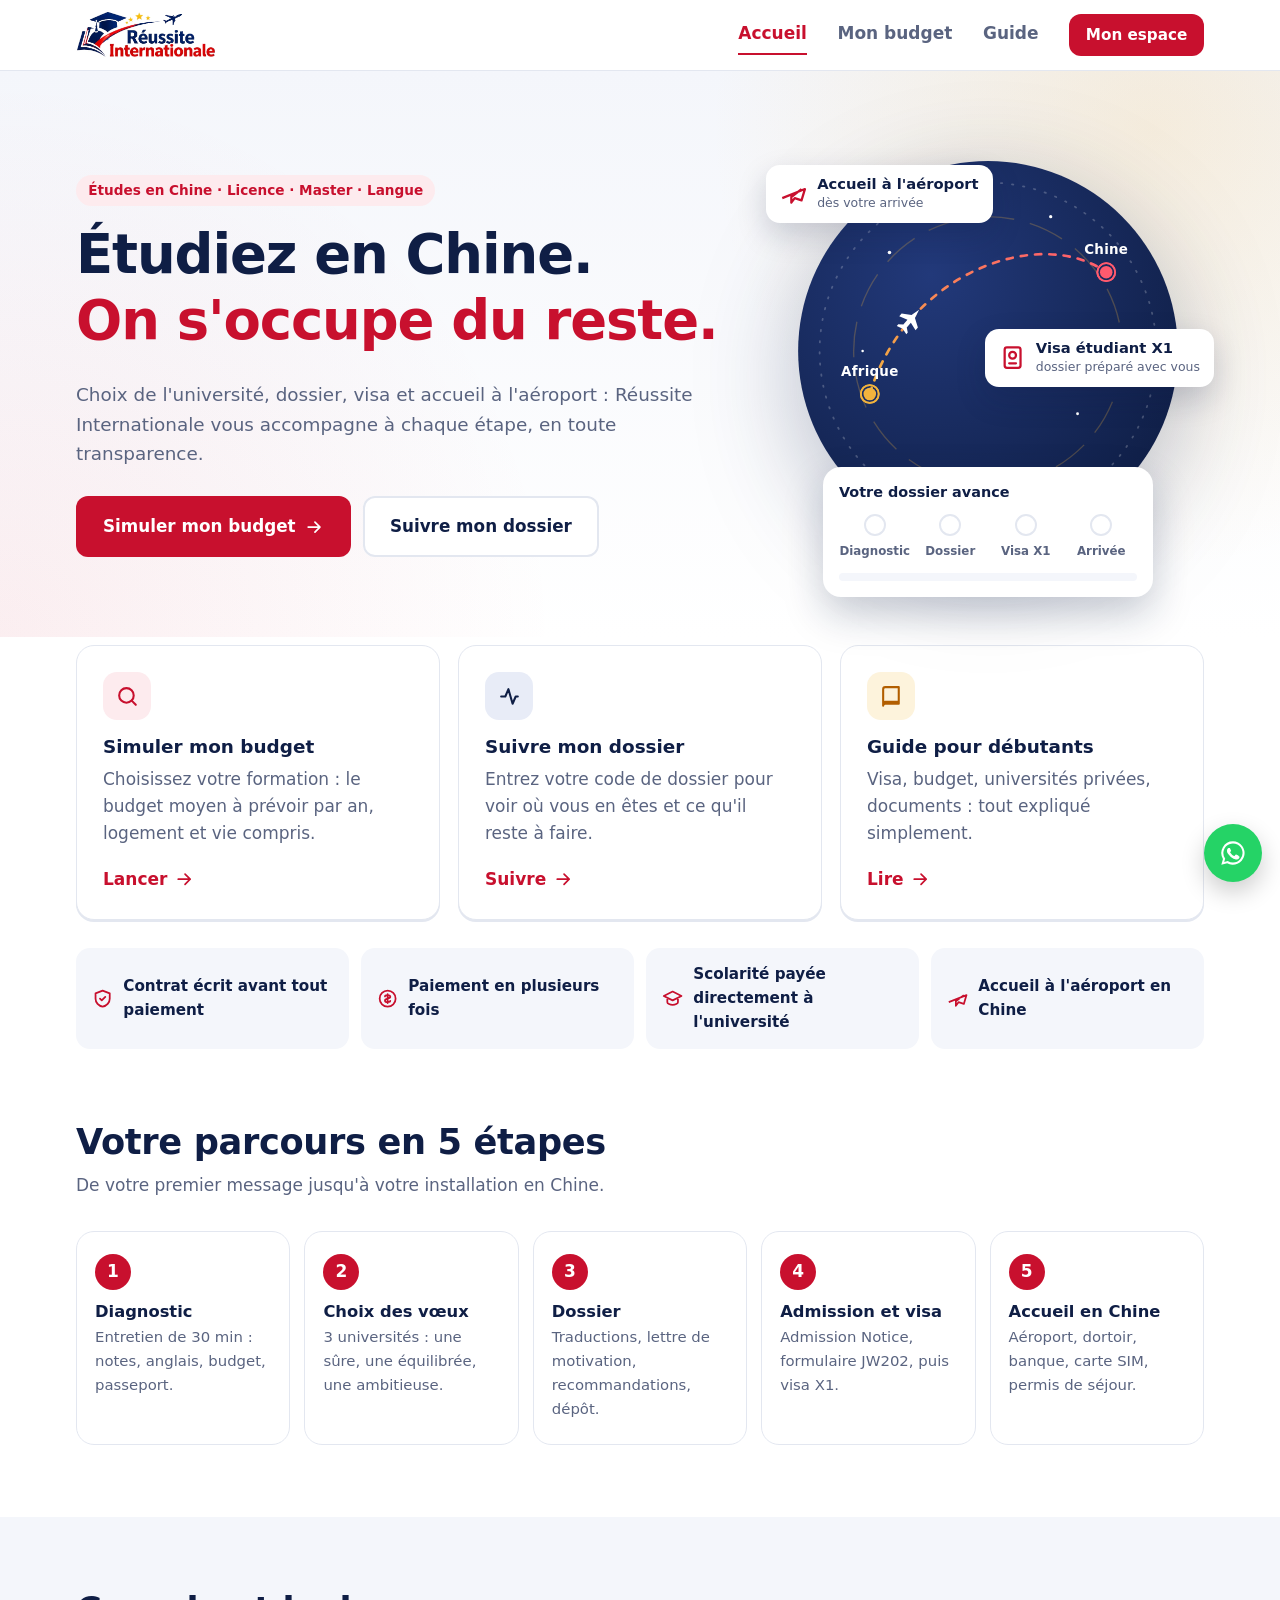
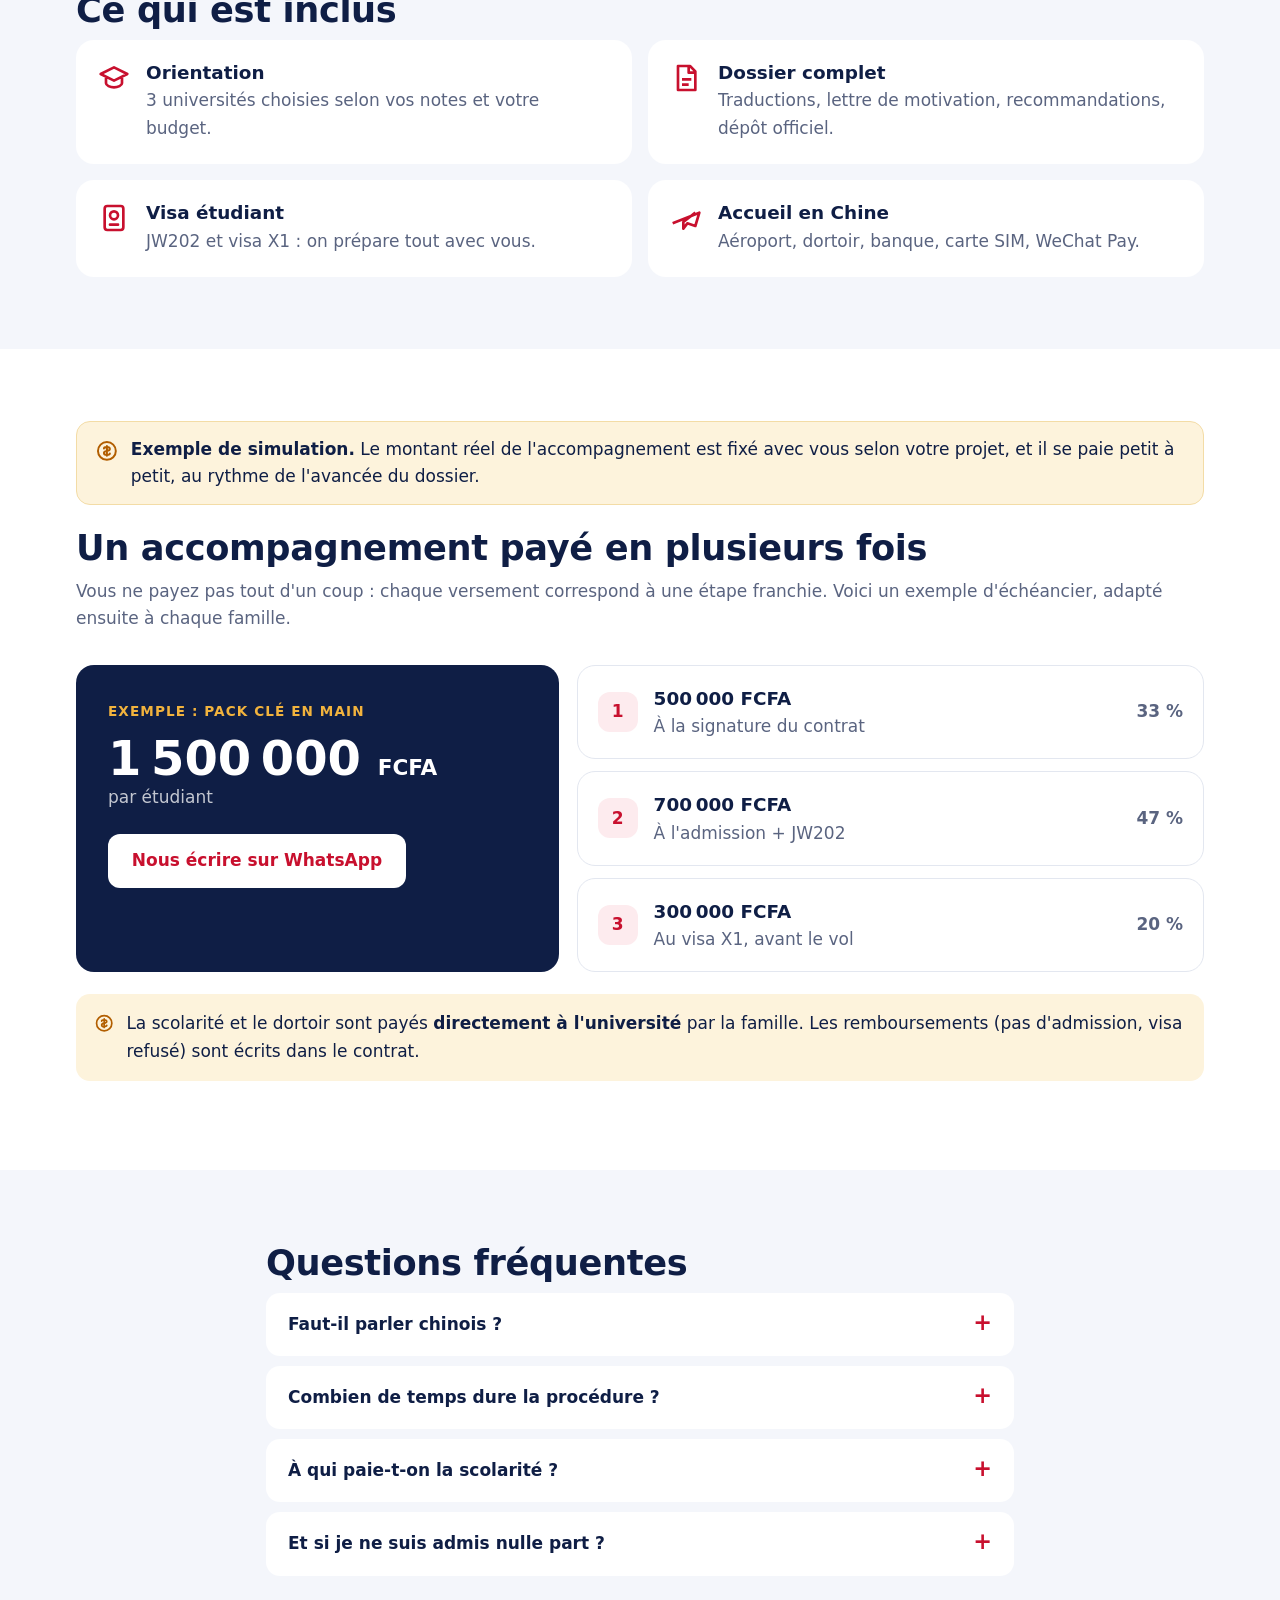
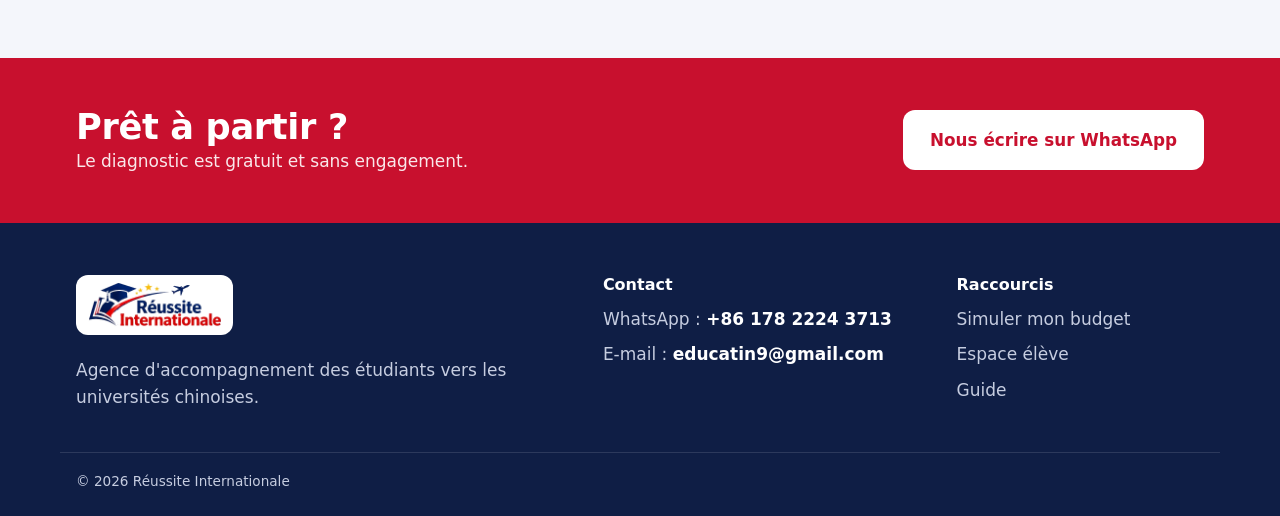
==== commit 8da64334: "Sécurité : lien Espace agence retiré, base durcie, politique CSP - Plus de lien vers l'espace agence" ====
--- a/reussite-internationale/index.html
+++ b/reussite-internationale/index.html
@@ -2,6 +2,8 @@
 <html lang="fr">
 <head>
   <meta charset="utf-8">
+  <meta http-equiv="Content-Security-Policy" content="default-src 'self'; script-src 'self'; style-src 'self' 'unsafe-inline' https://fonts.googleapis.com; font-src https://fonts.gstatic.com; img-src 'self' data: blob:; connect-src https://ybxnldlrykkybjfmzfmm.supabase.co; base-uri 'self'; form-action 'self'; object-src 'none'">
+  <meta name="referrer" content="strict-origin-when-cross-origin">
   <meta name="viewport" content="width=device-width, initial-scale=1, viewport-fit=cover">
   <title>Réussite Internationale</title>
 <link rel="icon" href="favicon.ico" sizes="any">
@@ -399,7 +401,6 @@
       <p><a href="#simulateur" data-link>Simuler mon budget</a></p>
       <p><a href="#suivi" data-link>Espace élève</a></p>
       <p><a href="#guide" data-link>Guide</a></p>
-      <p><a id="lien-agence" href="#" target="_blank" rel="noopener" class="agence-link"><svg class="ic"><use href="#i-lock"/></svg> Espace agence</a></p>
     </div>
   </div>
   <p class="wrap copyright">© <span id="annee"></span> Réussite Internationale</p>
--- a/reussite-internationale/style.css
+++ b/reussite-internationale/style.css
@@ -620,3 +620,37 @@
   .motion .float-chip { opacity: 1; }
   .mo-barre i { width: 75%; }
 }
+
+/* ===== Espace élève : affichage téléphone ===== */
+@media (max-width: 760px) {
+  .esp-banner { padding-block: 22px 26px; }
+  .esp-banner-inner { display: grid; grid-template-columns: auto 1fr; grid-template-areas: "avatar out" "hello hello"; gap: 16px 12px; align-items: center; }
+  .esp-avatar { grid-area: avatar; width: 76px; height: 76px; }
+  .esp-out { grid-area: out; justify-self: end; align-self: center; order: 0; padding: .5em .9em; font-size: .85rem; }
+  .esp-hello { grid-area: hello; }
+  .esp-hello h1 { font-size: 1.9rem; }
+  .esp-kicker { font-size: .78rem; }
+  .esp-chips span { white-space: nowrap; max-width: 100%; overflow: hidden; text-overflow: ellipsis; }
+  .esp { padding-block: 18px 90px; gap: 14px; }
+  .esp-card { padding: 18px; border-radius: 16px; }
+  .esp-progress { align-items: center; }
+  .esp-card h2 { font-size: 1.2rem; }
+  .esp-todo-txt { font-size: 1.05rem; }
+  .btn-wa { align-self: stretch; justify-content: center; }
+  .esp-pay li { padding: 10px 12px; }
+  .esp-pay-total { flex-wrap: wrap; }
+}
+
+/* ===== Étiquettes de l'espace élève : en couleur, sur une ligne ===== */
+.esp-chips { display: flex; flex-wrap: nowrap; gap: 8px; overflow-x: auto; scrollbar-width: none; padding-bottom: 2px; }
+.esp-chips::-webkit-scrollbar { display: none; }
+.esp-chips span { flex: none; white-space: nowrap; border-radius: 999px; padding: .4em .95em; font-size: .82rem; font-weight: 700; display: inline-flex; align-items: center; gap: 6px; }
+.esp-chips span:nth-child(1) { background: var(--gold); color: var(--navy); }
+.esp-chips span:nth-child(2) { background: #ffffff; color: var(--red); }
+.esp-chips span:nth-child(3) { background: #1fa855; color: #ffffff; }
+.esp-chips span:nth-child(1)::before { content: "🔑"; }
+.esp-chips span:nth-child(2)::before { content: "🎓"; }
+.esp-chips span:nth-child(3)::before { content: "🕒"; }
+@media (max-width: 760px) { .esp-chips span { max-width: none; overflow: visible; font-size: .78rem; } }
+.esp-chips { flex-wrap: wrap; overflow: visible; }
+@media (max-width: 760px) { .esp-chips { gap: 6px; } .esp-chips span { font-size: .72rem; padding: .35em .7em; gap: 4px; } }
